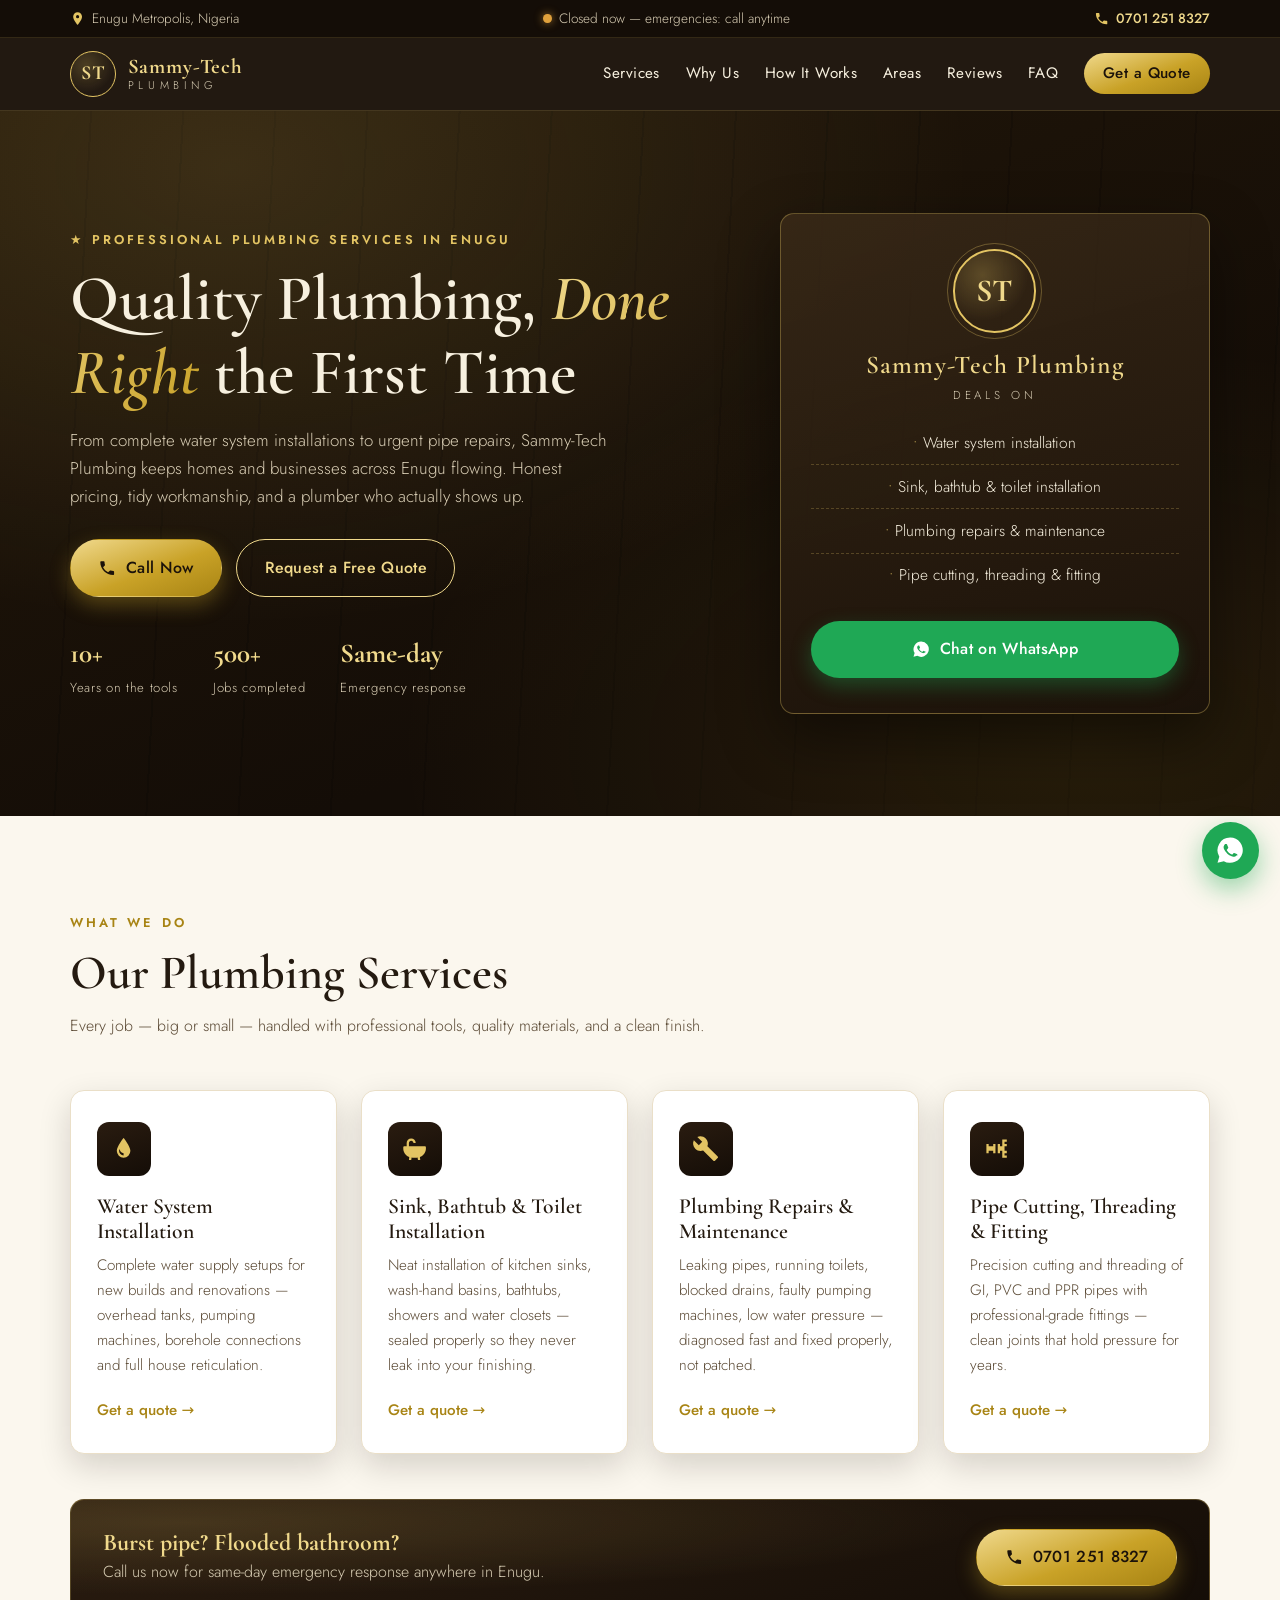
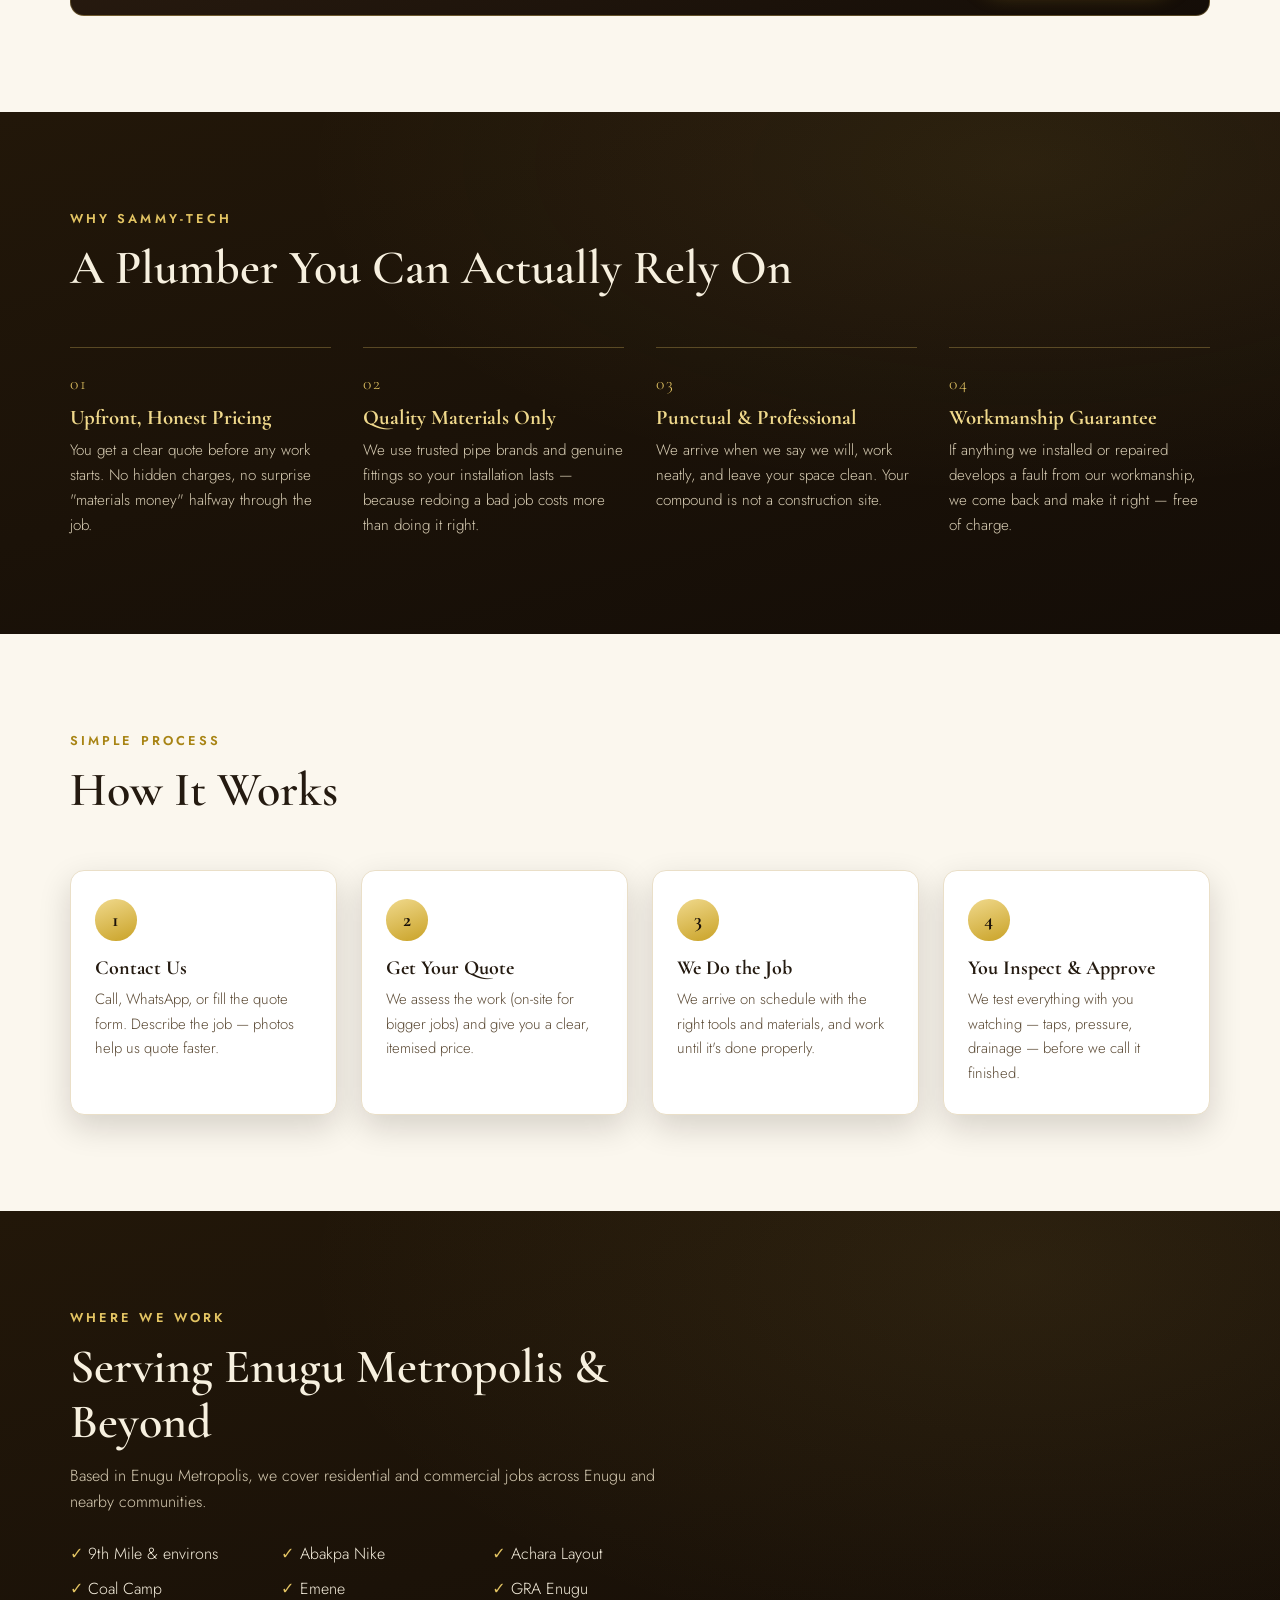
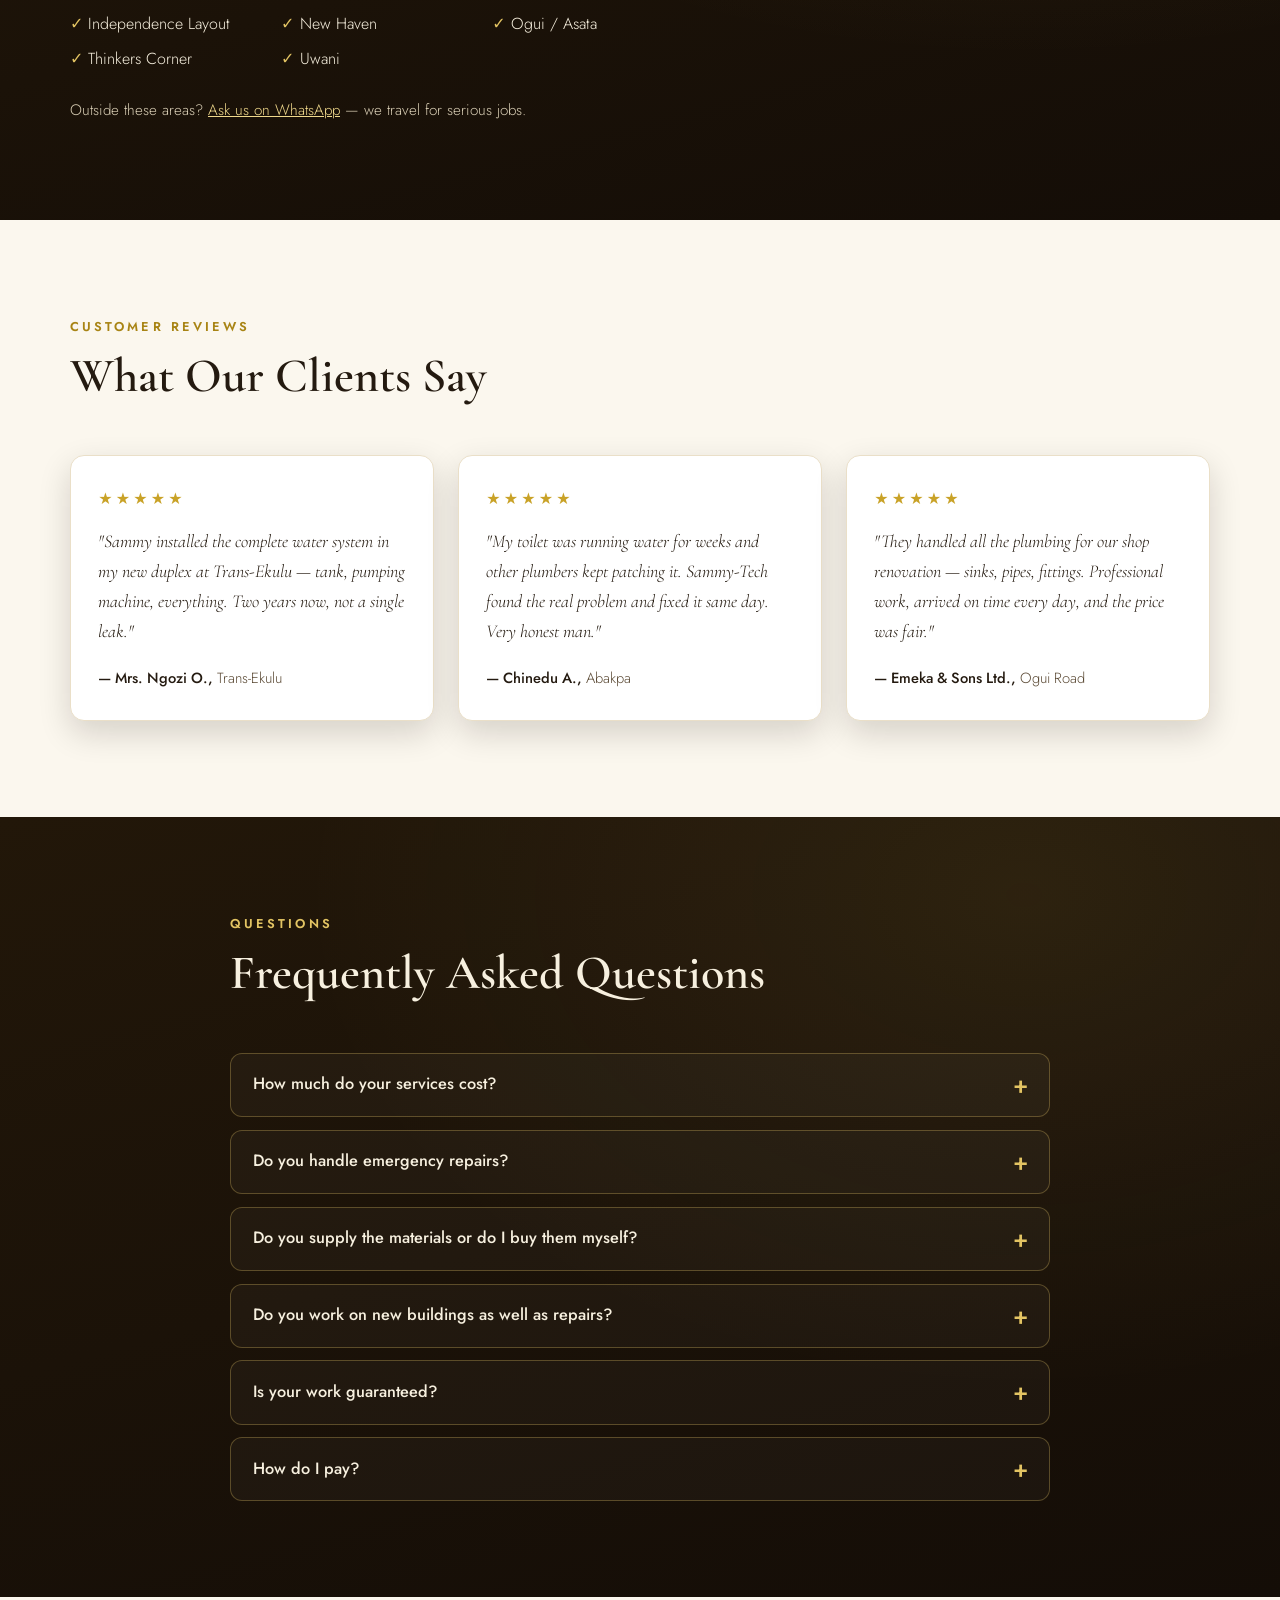
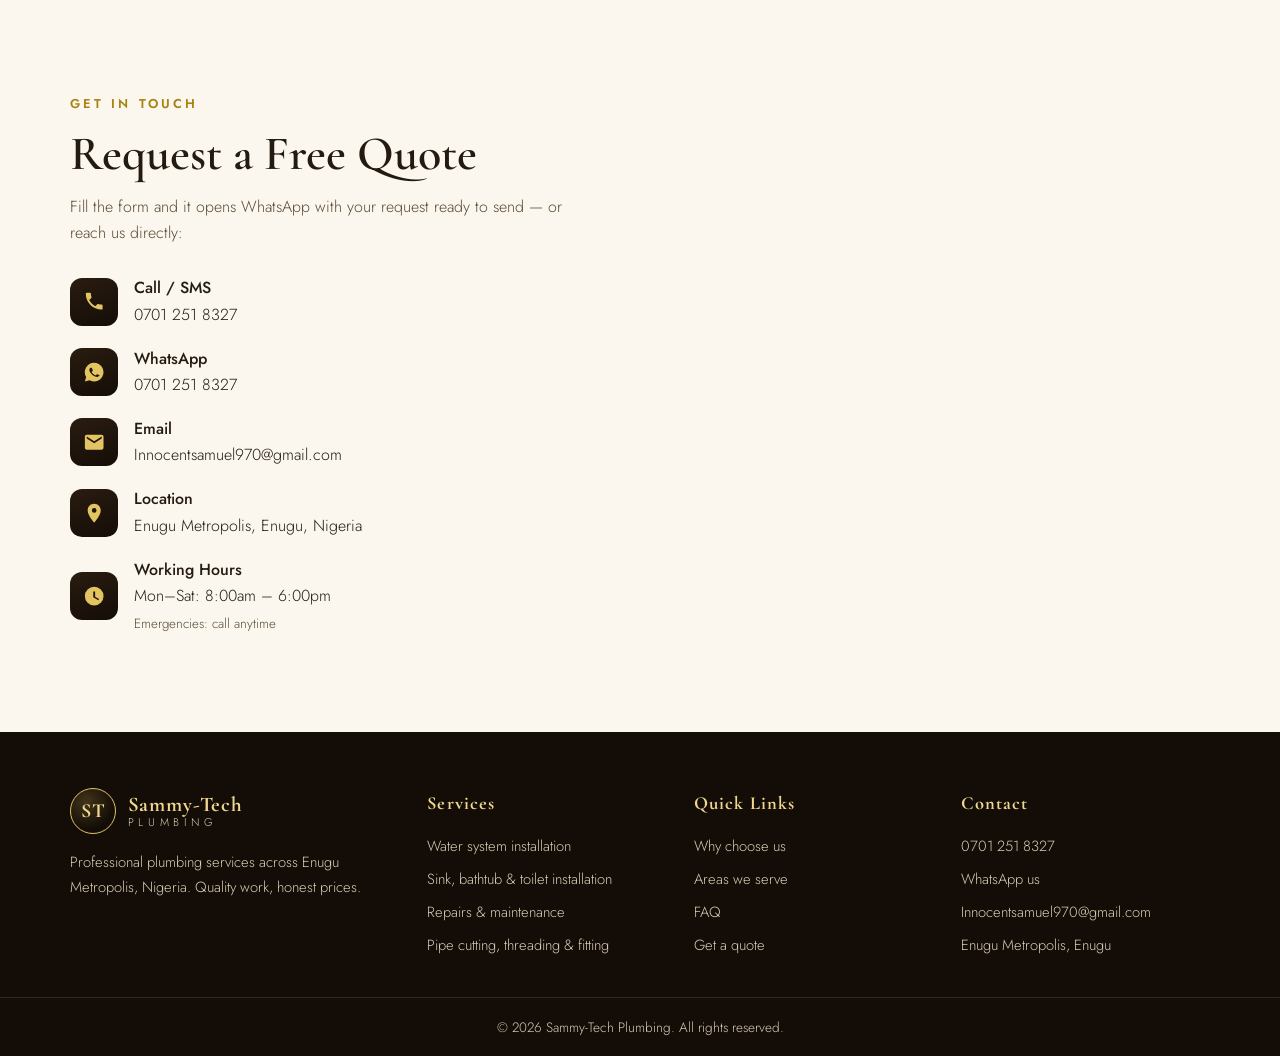
==== index.html @ 0fcf4b30 "Remove flyer from Where We Work section Removed the business flyer image and caption that appeared b" ====
<!DOCTYPE html>
<html lang="en-NG">
<head>
  <meta charset="UTF-8">
  <meta name="viewport" content="width=device-width, initial-scale=1.0">
  <!-- ============ SEO: replace https://sammytechplumbing.ng with your real domain after purchase (see README) ============ -->
  <title>Sammy-Tech Plumbing | Trusted Plumber in Trans-Ekulu, Enugu</title>
  <meta name="description" content="Sammy-Tech Plumbing — professional plumber in Trans-Ekulu, Enugu. Water system installation, sink, bathtub &amp; toilet installation, plumbing repairs and pipe fitting. Call 0701 251 8327 for a free quote.">
  <meta name="keywords" content="Sammy Tech Plumbing, Sammy-Tech Plumbing, plumber Enugu, plumber Trans-Ekulu, plumbing services Enugu, water system installation Enugu, toilet installation Enugu, sink installation, bathtub installation, plumbing repairs Enugu, pipe fitting Enugu, emergency plumber Enugu, borehole plumbing Nigeria">
  <meta name="author" content="Sammy-Tech Plumbing">
  <meta name="robots" content="index, follow, max-image-preview:large, max-snippet:-1">
  <meta name="theme-color" content="#1b120a">
  <link rel="canonical" href="https://sammytechplumbing.ng/">

  <!-- Local geo signals -->
  <meta name="geo.region" content="NG-EN">
  <meta name="geo.placename" content="Trans-Ekulu, Enugu, Nigeria">
  <meta name="geo.position" content="6.478;7.512">
  <meta name="ICBM" content="6.478, 7.512">

  <!-- Open Graph (Facebook / WhatsApp link previews) -->
  <meta property="og:type" content="website">
  <meta property="og:site_name" content="Sammy-Tech Plumbing">
  <meta property="og:url" content="https://sammytechplumbing.ng/">
  <meta property="og:title" content="Sammy-Tech Plumbing | Trusted Plumber in Trans-Ekulu, Enugu">
  <meta property="og:description" content="Water systems, sinks, bathtubs, toilets, repairs &amp; pipe fitting — serving all of Enugu. Call or WhatsApp 0701 251 8327 for a free quote.">
  <meta property="og:image" content="https://sammytechplumbing.ng/assets/flyer.jpeg">
  <meta property="og:image:alt" content="Sammy-Tech Plumbing business flyer with services and contact details">
  <meta property="og:locale" content="en_NG">

  <!-- Twitter / X cards -->
  <meta name="twitter:card" content="summary_large_image">
  <meta name="twitter:title" content="Sammy-Tech Plumbing | Trusted Plumber in Trans-Ekulu, Enugu">
  <meta name="twitter:description" content="Water systems, sinks, bathtubs, toilets, repairs &amp; pipe fitting — serving all of Enugu. Call or WhatsApp 0701 251 8327.">
  <meta name="twitter:image" content="https://sammytechplumbing.ng/assets/flyer.jpeg">

  <link rel="icon" type="image/svg+xml" href="assets/favicon.svg">
  <link rel="preconnect" href="https://fonts.googleapis.com">
  <link rel="preconnect" href="https://fonts.gstatic.com" crossorigin>
  <link href="https://fonts.googleapis.com/css2?family=Cormorant+Garamond:ital,wght@0,500;0,600;0,700;1,500&family=Jost:wght@300;400;500;600&display=swap" rel="stylesheet">
  <link rel="stylesheet" href="css/styles.css">

  <!-- Structured data: local business (Google Search / Maps) -->
  <script type="application/ld+json">
  {
    "@context": "https://schema.org",
    "@type": "Plumber",
    "@id": "https://sammytechplumbing.ng/#business",
    "name": "Sammy-Tech Plumbing",
    "alternateName": ["Sammy Tech Plumbing", "SammyTech Plumbing", "Sammy-Tech"],
    "url": "https://sammytechplumbing.ng/",
    "image": "https://sammytechplumbing.ng/assets/flyer.jpeg",
    "logo": "https://sammytechplumbing.ng/assets/favicon.svg",
    "description": "Professional plumbing services in Trans-Ekulu and across Enugu, Nigeria: water system installation, sink, bathtub and toilet installation, plumbing repairs and maintenance, pipe cutting, threading and fitting.",
    "slogan": "Quality plumbing, done right the first time",
    "telephone": "+2347012518327",
    "email": "Innocentsamuel970@gmail.com",
    "priceRange": "₦₦",
    "currenciesAccepted": "NGN",
    "paymentAccepted": "Cash, Bank Transfer",
    "address": {
      "@type": "PostalAddress",
      "addressLocality": "Trans-Ekulu",
      "addressRegion": "Enugu",
      "addressCountry": "NG"
    },
    "geo": { "@type": "GeoCoordinates", "latitude": 6.478, "longitude": 7.512 },
    "areaServed": ["Trans-Ekulu", "Enugu", "Abakpa Nike", "New Haven", "Independence Layout", "GRA Enugu", "Ogui", "Asata", "Achara Layout", "Emene", "Thinkers Corner", "Coal Camp", "Uwani", "9th Mile"],
    "openingHoursSpecification": [{
      "@type": "OpeningHoursSpecification",
      "dayOfWeek": ["Monday","Tuesday","Wednesday","Thursday","Friday","Saturday"],
      "opens": "08:00",
      "closes": "18:00"
    }],
    "contactPoint": {
      "@type": "ContactPoint",
      "telephone": "+2347012518327",
      "contactType": "customer service",
      "availableLanguage": "English",
      "areaServed": "NG"
    },
    "hasOfferCatalog": {
      "@type": "OfferCatalog",
      "name": "Plumbing services",
      "itemListElement": [
        {"@type": "Offer", "itemOffered": {"@type": "Service", "name": "Water system installation", "areaServed": "Enugu"}},
        {"@type": "Offer", "itemOffered": {"@type": "Service", "name": "Sink, bathtub & toilet installation", "areaServed": "Enugu"}},
        {"@type": "Offer", "itemOffered": {"@type": "Service", "name": "Plumbing repairs & maintenance", "areaServed": "Enugu"}},
        {"@type": "Offer", "itemOffered": {"@type": "Service", "name": "Pipe cutting, threading & fitting", "areaServed": "Enugu"}}
      ]
    }
  }
  </script>

  <!-- Structured data: FAQ rich results -->
  <script type="application/ld+json">
  {
    "@context": "https://schema.org",
    "@type": "FAQPage",
    "mainEntity": [
      {
        "@type": "Question",
        "name": "How much do plumbing services cost in Enugu?",
        "acceptedAnswer": {"@type": "Answer", "text": "Every job is different, so Sammy-Tech Plumbing quotes per job after understanding the work involved. Send a description and photos on WhatsApp (0701 251 8327) for a clear price. Site inspection for larger installations is free within Enugu."}
      },
      {
        "@type": "Question",
        "name": "Do you handle emergency plumbing repairs?",
        "acceptedAnswer": {"@type": "Answer", "text": "Yes. For burst pipes, major leaks or flooding, call 0701 251 8327 directly — emergencies are prioritised with same-day response within Enugu."}
      },
      {
        "@type": "Question",
        "name": "Do you supply plumbing materials or do I buy them myself?",
        "acceptedAnswer": {"@type": "Answer", "text": "Either works. We can supply quality pipes and fittings at market price with receipts, or work with materials you have already bought."}
      },
      {
        "@type": "Question",
        "name": "Do you work on new buildings as well as repairs?",
        "acceptedAnswer": {"@type": "Answer", "text": "Yes — full plumbing for new construction from carcass piping to final fixtures, renovations, and one-off repairs on existing buildings."}
      },
      {
        "@type": "Question",
        "name": "Is your plumbing work guaranteed?",
        "acceptedAnswer": {"@type": "Answer", "text": "Yes. Any fault arising from our workmanship is corrected free of charge."}
      },
      {
        "@type": "Question",
        "name": "How do I pay for plumbing services?",
        "acceptedAnswer": {"@type": "Answer", "text": "Cash or bank transfer. For larger installations, a simple payment structure is agreed upfront — typically part payment to start and balance on completion after inspection."}
      }
    ]
  }
  </script>
</head>
<body>

  <!-- ======= Top bar ======= -->
  <div class="topbar">
    <div class="container topbar-inner">
      <span class="topbar-item">
        <svg viewBox="0 0 24 24" aria-hidden="true"><path d="M12 2C8.1 2 5 5.1 5 9c0 5.2 7 13 7 13s7-7.8 7-13c0-3.9-3.1-7-7-7zm0 9.5A2.5 2.5 0 1 1 12 6.5a2.5 2.5 0 0 1 0 5z"/></svg>
        Enugu Metropolis, Nigeria
      </span>
      <span class="topbar-item" id="open-status" aria-live="polite">
        <span class="status-dot"></span><span id="open-status-text">Checking hours…</span>
      </span>
      <a class="topbar-item topbar-phone" href="tel:+2347012518327">
        <svg viewBox="0 0 24 24" aria-hidden="true"><path d="M6.6 10.8c1.4 2.8 3.8 5.1 6.6 6.6l2.2-2.2c.3-.3.7-.4 1-.2 1.1.4 2.3.6 3.6.6.6 0 1 .4 1 1V20c0 .6-.4 1-1 1C10.6 21 3 13.4 3 4c0-.6.4-1 1-1h3.5c.6 0 1 .4 1 1 0 1.2.2 2.4.6 3.6.1.3 0 .7-.2 1l-2.3 2.2z"/></svg>
        0701 251 8327
      </a>
    </div>
  </div>

  <!-- ======= Header / navigation ======= -->
  <header class="site-header" id="site-header">
    <div class="container header-inner">
      <a href="#home" class="brand">
        <span class="brand-mark" aria-hidden="true">ST</span>
        <span class="brand-text">
          <strong>Sammy-Tech</strong>
          <small>Plumbing</small>
        </span>
      </a>

      <nav class="main-nav" id="main-nav" aria-label="Main navigation">
        <a href="#services">Services</a>
        <a href="#why-us">Why Us</a>
        <a href="#process">How It Works</a>
        <a href="#areas">Areas</a>
        <a href="#reviews">Reviews</a>
        <a href="#faq">FAQ</a>
        <a href="#quote" class="nav-cta">Get a Quote</a>
      </nav>

      <button class="nav-toggle" id="nav-toggle" aria-label="Open menu" aria-expanded="false" aria-controls="main-nav">
        <span></span><span></span><span></span>
      </button>
    </div>
  </header>

  <main>
    <!-- ======= Hero ======= -->
    <section class="hero" id="home">
      <div class="container hero-inner">
        <div class="hero-copy reveal">
          <p class="eyebrow">★ Professional Plumbing Services in Enugu</p>
          <h1>Quality Plumbing, <em>Done Right</em> the First Time</h1>
          <p class="hero-sub">
            From complete water system installations to urgent pipe repairs,
            Sammy-Tech Plumbing keeps homes and businesses across Enugu flowing.
            Honest pricing, tidy workmanship, and a plumber who actually shows up.
          </p>
          <div class="hero-actions">
            <a class="btn btn-gold" href="tel:+2347012518327">
              <svg viewBox="0 0 24 24" aria-hidden="true"><path d="M6.6 10.8c1.4 2.8 3.8 5.1 6.6 6.6l2.2-2.2c.3-.3.7-.4 1-.2 1.1.4 2.3.6 3.6.6.6 0 1 .4 1 1V20c0 .6-.4 1-1 1C10.6 21 3 13.4 3 4c0-.6.4-1 1-1h3.5c.6 0 1 .4 1 1 0 1.2.2 2.4.6 3.6.1.3 0 .7-.2 1l-2.3 2.2z"/></svg>
              Call Now
            </a>
            <a class="btn btn-outline" href="#quote">Request a Free Quote</a>
          </div>
          <ul class="hero-badges">
            <li><strong>10+</strong><span>Years on the tools</span></li>
            <li><strong>500+</strong><span>Jobs completed</span></li>
            <li><strong>Same-day</strong><span>Emergency response</span></li>
          </ul>
        </div>

        <div class="hero-card reveal delay-1" aria-hidden="false">
          <div class="monogram">
            <span>ST</span>
          </div>
          <h2>Sammy-Tech Plumbing</h2>
          <p class="hero-card-tag">Deals on</p>
          <ul class="hero-card-list">
            <li>Water system installation</li>
            <li>Sink, bathtub &amp; toilet installation</li>
            <li>Plumbing repairs &amp; maintenance</li>
            <li>Pipe cutting, threading &amp; fitting</li>
          </ul>
          <a class="btn btn-whatsapp btn-block" href="https://wa.me/2347012518327?text=Hello%20Sammy-Tech%20Plumbing%2C%20I%20need%20a%20plumber."
             target="_blank" rel="noopener">
            <svg viewBox="0 0 24 24" aria-hidden="true"><path d="M12 2a10 10 0 0 0-8.6 15.1L2 22l5-1.3A10 10 0 1 0 12 2zm5.1 13.9c-.2.6-1.2 1.1-1.7 1.2-.4.1-1 .1-1.6-.1-.4-.1-.9-.3-1.5-.6-2.6-1.1-4.3-3.8-4.4-4-.1-.2-1.1-1.4-1.1-2.7s.7-1.9.9-2.2c.2-.2.5-.3.7-.3h.5c.2 0 .4 0 .6.4l.9 2.1c.1.2.1.4 0 .6l-.4.6-.5.5c-.1.1-.3.3-.1.6.2.3.7 1.2 1.6 2 1.1 1 2 1.3 2.3 1.4.3.1.5.1.6-.1l.7-.9c.2-.2.4-.3.6-.2l2 .9c.2.1.4.2.4.3.1.1.1.5-.1 1z"/></svg>
            Chat on WhatsApp
          </a>
        </div>
      </div>
    </section>

    <!-- ======= Services ======= -->
    <section class="section" id="services">
      <div class="container">
        <div class="section-head reveal">
          <p class="eyebrow">What We Do</p>
          <h2>Our Plumbing Services</h2>
          <p class="section-sub">Every job — big or small — handled with professional tools, quality materials, and a clean finish.</p>
        </div>

        <div class="grid services-grid">
          <article class="card reveal">
            <div class="card-icon" aria-hidden="true">
              <svg viewBox="0 0 24 24"><path d="M12 2.7S6 10 6 14a6 6 0 0 0 12 0c0-4-6-11.3-6-11.3zM12 18a4 4 0 0 1-4-4c0-.5.1-1 .3-1.6.5 2 2 3.6 3.7 3.6v2z"/></svg>
            </div>
            <h3>Water System Installation</h3>
            <p>Complete water supply setups for new builds and renovations — overhead tanks, pumping machines, borehole connections and full house reticulation.</p>
            <a href="#quote" class="card-link" data-service="Water system installation">Get a quote →</a>
          </article>

          <article class="card reveal delay-1">
            <div class="card-icon" aria-hidden="true">
              <svg viewBox="0 0 24 24"><path d="M21 10H7V7c0-1.1.9-2 2-2s2 .9 2 2h2c0-2.2-1.8-4-4-4S5 4.8 5 7v3H3c-.6 0-1 .4-1 1v1c0 3.5 2.2 6.4 5.3 7.5L7 22h2l.4-2.1c.2 0 .4.1.6.1h4c.2 0 .4 0 .6-.1L15 22h2l-.3-2.5c3.1-1.1 5.3-4 5.3-7.5v-1c0-.6-.4-1-1-1z"/></svg>
            </div>
            <h3>Sink, Bathtub &amp; Toilet Installation</h3>
            <p>Neat installation of kitchen sinks, wash-hand basins, bathtubs, showers and water closets — sealed properly so they never leak into your finishing.</p>
            <a href="#quote" class="card-link" data-service="Sink, bathtub &amp; toilet installation">Get a quote →</a>
          </article>

          <article class="card reveal delay-2">
            <div class="card-icon" aria-hidden="true">
              <svg viewBox="0 0 24 24"><path d="M22.7 19l-9.1-9.1c.9-2.3.4-5-1.5-6.9-2-2-5-2.4-7.4-1.3L9 6 6 9 1.6 4.7C.4 7.1.9 10.1 2.9 12.1c1.9 1.9 4.6 2.4 6.9 1.5l9.1 9.1c.4.4 1 .4 1.4 0l2.3-2.3c.5-.4.5-1 .1-1.4z"/></svg>
            </div>
            <h3>Plumbing Repairs &amp; Maintenance</h3>
            <p>Leaking pipes, running toilets, blocked drains, faulty pumping machines, low water pressure — diagnosed fast and fixed properly, not patched.</p>
            <a href="#quote" class="card-link" data-service="Plumbing repairs &amp; maintenance">Get a quote →</a>
          </article>

          <article class="card reveal delay-3">
            <div class="card-icon" aria-hidden="true">
              <svg viewBox="0 0 24 24"><path d="M17 4v6h-2V8h-2v8h2v-2h2v6h4v-2h-2v-2h2v-2h-2v-4h2V8h-2V6h2V4h-4zM3 8v8h2v-2h4v2h2V8H9v2H5V8H3z"/></svg>
            </div>
            <h3>Pipe Cutting, Threading &amp; Fitting</h3>
            <p>Precision cutting and threading of GI, PVC and PPR pipes with professional-grade fittings — clean joints that hold pressure for years.</p>
            <a href="#quote" class="card-link" data-service="Pipe cutting, threading &amp; fitting">Get a quote →</a>
          </article>
        </div>

        <div class="emergency-strip reveal">
          <div>
            <h3>Burst pipe? Flooded bathroom?</h3>
            <p>Call us now for same-day emergency response anywhere in Enugu.</p>
          </div>
          <a class="btn btn-gold" href="tel:+2347012518327">
            <svg viewBox="0 0 24 24" aria-hidden="true"><path d="M6.6 10.8c1.4 2.8 3.8 5.1 6.6 6.6l2.2-2.2c.3-.3.7-.4 1-.2 1.1.4 2.3.6 3.6.6.6 0 1 .4 1 1V20c0 .6-.4 1-1 1C10.6 21 3 13.4 3 4c0-.6.4-1 1-1h3.5c.6 0 1 .4 1 1 0 1.2.2 2.4.6 3.6.1.3 0 .7-.2 1l-2.3 2.2z"/></svg>
            0701 251 8327
          </a>
        </div>
      </div>
    </section>

    <!-- ======= Why us ======= -->
    <section class="section section-dark" id="why-us">
      <div class="container">
        <div class="section-head reveal">
          <p class="eyebrow">Why Sammy-Tech</p>
          <h2>A Plumber You Can Actually Rely On</h2>
        </div>
        <div class="grid why-grid">
          <div class="why-item reveal">
            <span class="why-num">01</span>
            <h3>Upfront, Honest Pricing</h3>
            <p>You get a clear quote before any work starts. No hidden charges, no surprise "materials money" halfway through the job.</p>
          </div>
          <div class="why-item reveal delay-1">
            <span class="why-num">02</span>
            <h3>Quality Materials Only</h3>
            <p>We use trusted pipe brands and genuine fittings so your installation lasts — because redoing a bad job costs more than doing it right.</p>
          </div>
          <div class="why-item reveal delay-2">
            <span class="why-num">03</span>
            <h3>Punctual &amp; Professional</h3>
            <p>We arrive when we say we will, work neatly, and leave your space clean. Your compound is not a construction site.</p>
          </div>
          <div class="why-item reveal delay-3">
            <span class="why-num">04</span>
            <h3>Workmanship Guarantee</h3>
            <p>If anything we installed or repaired develops a fault from our workmanship, we come back and make it right — free of charge.</p>
          </div>
        </div>
      </div>
    </section>

    <!-- ======= Process ======= -->
    <section class="section" id="process">
      <div class="container">
        <div class="section-head reveal">
          <p class="eyebrow">Simple Process</p>
          <h2>How It Works</h2>
        </div>
        <ol class="steps">
          <li class="reveal">
            <span class="step-num">1</span>
            <h3>Contact Us</h3>
            <p>Call, WhatsApp, or fill the quote form. Describe the job — photos help us quote faster.</p>
          </li>
          <li class="reveal delay-1">
            <span class="step-num">2</span>
            <h3>Get Your Quote</h3>
            <p>We assess the work (on-site for bigger jobs) and give you a clear, itemised price.</p>
          </li>
          <li class="reveal delay-2">
            <span class="step-num">3</span>
            <h3>We Do the Job</h3>
            <p>We arrive on schedule with the right tools and materials, and work until it's done properly.</p>
          </li>
          <li class="reveal delay-3">
            <span class="step-num">4</span>
            <h3>You Inspect &amp; Approve</h3>
            <p>We test everything with you watching — taps, pressure, drainage — before we call it finished.</p>
          </li>
        </ol>
      </div>
    </section>

    <!-- ======= Areas served ======= -->
    <section class="section section-dark" id="areas">
      <div class="container areas-inner">
        <div class="reveal">
          <p class="eyebrow">Where We Work</p>
          <h2>Serving Enugu Metropolis &amp; Beyond</h2>
          <p class="section-sub">Based in Enugu Metropolis, we cover residential and commercial jobs across Enugu and nearby communities.</p>
          <ul class="areas-list">
            <li>9th Mile &amp; environs</li>
            <li>Abakpa Nike</li>
            <li>Achara Layout</li>
            <li>Coal Camp</li>
            <li>Emene</li>
            <li>GRA Enugu</li>
            <li>Independence Layout</li>
            <li>New Haven</li>
            <li>Ogui / Asata</li>
            <li>Thinkers Corner</li>
            <li>Uwani</li>
          </ul>
          <p class="areas-note">Outside these areas? <a href="https://wa.me/2347012518327?text=Hello%20Sammy-Tech%2C%20do%20you%20cover%20my%20area%3F" target="_blank" rel="noopener">Ask us on WhatsApp</a> — we travel for serious jobs.</p>
        </div>
      </div>
    </section>

    <!-- ======= Reviews ======= -->
    <section class="section" id="reviews">
      <div class="container">
        <div class="section-head reveal">
          <p class="eyebrow">Customer Reviews</p>
          <h2>What Our Clients Say</h2>
        </div>
        <div class="grid reviews-grid">
          <blockquote class="review reveal">
            <div class="stars" aria-label="5 out of 5 stars">★★★★★</div>
            <p>"Sammy installed the complete water system in my new duplex at Trans-Ekulu — tank, pumping machine, everything. Two years now, not a single leak."</p>
            <footer>— Mrs. Ngozi O., <span>Trans-Ekulu</span></footer>
          </blockquote>
          <blockquote class="review reveal delay-1">
            <div class="stars" aria-label="5 out of 5 stars">★★★★★</div>
            <p>"My toilet was running water for weeks and other plumbers kept patching it. Sammy-Tech found the real problem and fixed it same day. Very honest man."</p>
            <footer>— Chinedu A., <span>Abakpa</span></footer>
          </blockquote>
          <blockquote class="review reveal delay-2">
            <div class="stars" aria-label="5 out of 5 stars">★★★★★</div>
            <p>"They handled all the plumbing for our shop renovation — sinks, pipes, fittings. Professional work, arrived on time every day, and the price was fair."</p>
            <footer>— Emeka &amp; Sons Ltd., <span>Ogui Road</span></footer>
          </blockquote>
        </div>
      </div>
    </section>

    <!-- ======= FAQ ======= -->
    <section class="section section-dark" id="faq">
      <div class="container faq-container">
        <div class="section-head reveal">
          <p class="eyebrow">Questions</p>
          <h2>Frequently Asked Questions</h2>
        </div>

        <div class="faq-list reveal">
          <details class="faq-item">
            <summary>How much do your services cost?</summary>
            <p>Every job is different, so we quote per job after understanding the work involved. Send us a description (and photos if possible) on WhatsApp or through the quote form, and we'll respond with a clear price. Site inspection for larger installations is free within Enugu.</p>
          </details>
          <details class="faq-item">
            <summary>Do you handle emergency repairs?</summary>
            <p>Yes. For burst pipes, major leaks or flooding, call <a href="tel:+2347012518327">0701 251 8327</a> directly — we prioritise emergencies and offer same-day response within Enugu.</p>
          </details>
          <details class="faq-item">
            <summary>Do you supply the materials or do I buy them myself?</summary>
            <p>Either works. We can supply quality pipes and fittings at market price (with receipts), or work with materials you've already bought. Most clients prefer we handle it so everything is compatible and guaranteed.</p>
          </details>
          <details class="faq-item">
            <summary>Do you work on new buildings as well as repairs?</summary>
            <p>Yes — we do full plumbing for new construction (carcass piping through to final fixtures), renovations, and one-off repairs on existing buildings.</p>
          </details>
          <details class="faq-item">
            <summary>Is your work guaranteed?</summary>
            <p>Yes. Any fault arising from our workmanship is corrected free of charge. We build our business on referrals, so we don't leave jobs half-done.</p>
          </details>
          <details class="faq-item">
            <summary>How do I pay?</summary>
            <p>Cash or bank transfer, whichever is convenient. For larger installations we agree a simple payment structure upfront — typically part payment to start and balance on completion after your inspection.</p>
          </details>
        </div>
      </div>
    </section>

    <!-- ======= Quote / contact ======= -->
    <section class="section" id="quote">
      <div class="container quote-inner">
        <div class="quote-info reveal">
          <p class="eyebrow">Get In Touch</p>
          <h2>Request a Free Quote</h2>
          <p class="section-sub">Fill the form and it opens WhatsApp with your request ready to send — or reach us directly:</p>

          <ul class="contact-list">
            <li>
              <a href="tel:+2347012518327">
                <span class="contact-icon"><svg viewBox="0 0 24 24" aria-hidden="true"><path d="M6.6 10.8c1.4 2.8 3.8 5.1 6.6 6.6l2.2-2.2c.3-.3.7-.4 1-.2 1.1.4 2.3.6 3.6.6.6 0 1 .4 1 1V20c0 .6-.4 1-1 1C10.6 21 3 13.4 3 4c0-.6.4-1 1-1h3.5c.6 0 1 .4 1 1 0 1.2.2 2.4.6 3.6.1.3 0 .7-.2 1l-2.3 2.2z"/></svg></span>
                <span><strong>Call / SMS</strong><br>0701 251 8327</span>
              </a>
            </li>
            <li>
              <a href="https://wa.me/2347012518327" target="_blank" rel="noopener">
                <span class="contact-icon"><svg viewBox="0 0 24 24" aria-hidden="true"><path d="M12 2a10 10 0 0 0-8.6 15.1L2 22l5-1.3A10 10 0 1 0 12 2zm5.1 13.9c-.2.6-1.2 1.1-1.7 1.2-.4.1-1 .1-1.6-.1-.4-.1-.9-.3-1.5-.6-2.6-1.1-4.3-3.8-4.4-4-.1-.2-1.1-1.4-1.1-2.7s.7-1.9.9-2.2c.2-.2.5-.3.7-.3h.5c.2 0 .4 0 .6.4l.9 2.1c.1.2.1.4 0 .6l-.4.6-.5.5c-.1.1-.3.3-.1.6.2.3.7 1.2 1.6 2 1.1 1 2 1.3 2.3 1.4.3.1.5.1.6-.1l.7-.9c.2-.2.4-.3.6-.2l2 .9c.2.1.4.2.4.3.1.1.1.5-.1 1z"/></svg></span>
                <span><strong>WhatsApp</strong><br>0701 251 8327</span>
              </a>
            </li>
            <li>
              <a href="mailto:Innocentsamuel970@gmail.com">
                <span class="contact-icon"><svg viewBox="0 0 24 24" aria-hidden="true"><path d="M20 4H4c-1.1 0-2 .9-2 2v12c0 1.1.9 2 2 2h16c1.1 0 2-.9 2-2V6c0-1.1-.9-2-2-2zm0 4-8 5-8-5V6l8 5 8-5v2z"/></svg></span>
                <span><strong>Email</strong><br>Innocentsamuel970@gmail.com</span>
              </a>
            </li>
            <li>
              <span class="contact-static">
                <span class="contact-icon"><svg viewBox="0 0 24 24" aria-hidden="true"><path d="M12 2C8.1 2 5 5.1 5 9c0 5.2 7 13 7 13s7-7.8 7-13c0-3.9-3.1-7-7-7zm0 9.5A2.5 2.5 0 1 1 12 6.5a2.5 2.5 0 0 1 0 5z"/></svg></span>
                <span><strong>Location</strong><br>Enugu Metropolis, Enugu, Nigeria</span>
              </span>
            </li>
            <li>
              <span class="contact-static">
                <span class="contact-icon"><svg viewBox="0 0 24 24" aria-hidden="true"><path d="M12 2a10 10 0 1 0 0 20 10 10 0 0 0 0-20zm1 10.6 4.2 2.5-.8 1.3L11 13V7h2v5.6z"/></svg></span>
                <span><strong>Working Hours</strong><br>Mon–Sat: 8:00am – 6:00pm<br><small>Emergencies: call anytime</small></span>
              </span>
            </li>
          </ul>
        </div>
      </div>
    </section>
  </main>

  <!-- ======= Footer ======= -->
  <footer class="site-footer">
    <div class="container footer-inner">
      <div class="footer-brand">
        <a href="#home" class="brand">
          <span class="brand-mark" aria-hidden="true">ST</span>
          <span class="brand-text"><strong>Sammy-Tech</strong><small>Plumbing</small></span>
        </a>
        <p>Professional plumbing services across Enugu Metropolis, Nigeria. Quality work, honest prices.</p>
      </div>
      <div class="footer-col">
        <h4>Services</h4>
        <a href="#services">Water system installation</a>
        <a href="#services">Sink, bathtub &amp; toilet installation</a>
        <a href="#services">Repairs &amp; maintenance</a>
        <a href="#services">Pipe cutting, threading &amp; fitting</a>
      </div>
      <div class="footer-col">
        <h4>Quick Links</h4>
        <a href="#why-us">Why choose us</a>
        <a href="#areas">Areas we serve</a>
        <a href="#faq">FAQ</a>
        <a href="#quote">Get a quote</a>
      </div>
      <div class="footer-col">
        <h4>Contact</h4>
        <a href="tel:+2347012518327">0701 251 8327</a>
        <a href="https://wa.me/2347012518327" target="_blank" rel="noopener">WhatsApp us</a>
        <a href="mailto:Innocentsamuel970@gmail.com">Innocentsamuel970@gmail.com</a>
        <span>Enugu Metropolis, Enugu</span>
      </div>
    </div>
    <div class="footer-bottom">
      <p>© <span id="year">2026</span> Sammy-Tech Plumbing. All rights reserved.</p>
    </div>
  </footer>

  <!-- Floating WhatsApp button -->
  <a class="wa-float" href="https://wa.me/2347012518327?text=Hello%20Sammy-Tech%20Plumbing%2C%20I%20need%20a%20plumber."
     target="_blank" rel="noopener" aria-label="Chat with Sammy-Tech Plumbing on WhatsApp">
    <svg viewBox="0 0 24 24" aria-hidden="true"><path d="M12 2a10 10 0 0 0-8.6 15.1L2 22l5-1.3A10 10 0 1 0 12 2zm5.1 13.9c-.2.6-1.2 1.1-1.7 1.2-.4.1-1 .1-1.6-.1-.4-.1-.9-.3-1.5-.6-2.6-1.1-4.3-3.8-4.4-4-.1-.2-1.1-1.4-1.1-2.7s.7-1.9.9-2.2c.2-.2.5-.3.7-.3h.5c.2 0 .4 0 .6.4l.9 2.1c.1.2.1.4 0 .6l-.4.6-.5.5c-.1.1-.3.3-.1.6.2.3.7 1.2 1.6 2 1.1 1 2 1.3 2.3 1.4.3.1.5.1.6-.1l.7-.9c.2-.2.4-.3.6-.2l2 .9c.2.1.4.2.4.3.1.1.1.5-.1 1z"/></svg>
  </a>

  <script src="js/main.js"></script>
</body>
</html>
---- css/styles.css ----
/* ============================================================
   Sammy-Tech Plumbing — styles.css
   Gold-on-dark luxury aesthetic, matching the business flyer.
   ============================================================ */

:root {
  --wood-950: #140d07;
  --wood-900: #1b120a;
  --wood-850: #221709;
  --wood-800: #2a1c10;
  --wood-700: #3a2a18;
  --gold-300: #f0d98c;
  --gold-400: #e3c463;
  --gold-500: #c9a227;
  --gold-600: #a88414;
  --cream: #f7f0df;
  --cream-dim: #d8cdb4;
  --ink: #241a10;
  --ink-soft: #5b4a35;
  --paper: #fbf7ee;
  --paper-2: #f3ecdc;
  --whatsapp: #1fa855;
  --whatsapp-dark: #178a45;
  --shadow: 0 12px 32px rgba(20, 13, 7, 0.16);
  --radius: 14px;
  --font-display: "Cormorant Garamond", Georgia, serif;
  --font-body: "Jost", "Segoe UI", system-ui, sans-serif;
}

* { margin: 0; padding: 0; box-sizing: border-box; }

html { scroll-behavior: smooth; scroll-padding-top: 96px; }

body {
  font-family: var(--font-body);
  font-weight: 300;
  color: var(--ink);
  background: var(--paper);
  line-height: 1.65;
  -webkit-font-smoothing: antialiased;
}

img { max-width: 100%; display: block; }

.container {
  width: min(1140px, 92%);
  margin-inline: auto;
}

h1, h2, h3 { font-family: var(--font-display); line-height: 1.15; }

h2 { font-size: clamp(2rem, 4.5vw, 3rem); font-weight: 600; }

.eyebrow {
  font-family: var(--font-body);
  font-size: 0.8rem;
  font-weight: 600;
  letter-spacing: 0.24em;
  text-transform: uppercase;
  color: var(--gold-600);
  margin-bottom: 0.75rem;
}

.section-dark .eyebrow { color: var(--gold-400); }

.section-sub {
  max-width: 46rem;
  color: var(--ink-soft);
  margin-top: 0.75rem;
}

.section-dark .section-sub { color: var(--cream-dim); }

/* ---------- Buttons ---------- */
.btn {
  display: inline-flex;
  align-items: center;
  justify-content: center;
  gap: 0.6rem;
  padding: 0.9rem 1.7rem;
  border-radius: 999px;
  border: 1.5px solid transparent;
  font-family: var(--font-body);
  font-weight: 500;
  font-size: 1rem;
  letter-spacing: 0.02em;
  text-decoration: none;
  cursor: pointer;
  transition: transform 0.2s ease, box-shadow 0.2s ease, background 0.2s ease, color 0.2s ease;
}

.btn svg { width: 1.15em; height: 1.15em; fill: currentColor; flex-shrink: 0; }

.btn:hover { transform: translateY(-2px); }
.btn:active { transform: translateY(0); }

.btn-gold {
  background: linear-gradient(160deg, var(--gold-300), var(--gold-500) 55%, var(--gold-600));
  color: var(--wood-900);
  box-shadow: 0 8px 20px rgba(201, 162, 39, 0.35);
}
.btn-gold:hover { box-shadow: 0 12px 26px rgba(201, 162, 39, 0.5); }

.btn-outline {
  border-color: currentColor;
  color: inherit;
  background: transparent;
}

.btn-whatsapp {
  background: var(--whatsapp);
  color: #fff;
  box-shadow: 0 8px 20px rgba(31, 168, 85, 0.35);
}
.btn-whatsapp:hover { background: var(--whatsapp-dark); }

.btn-block { width: 100%; }

/* ---------- Top bar ---------- */
.topbar {
  background: var(--wood-950);
  color: var(--cream-dim);
  font-size: 0.85rem;
  border-bottom: 1px solid rgba(227, 196, 99, 0.15);
}

.topbar-inner {
  display: flex;
  align-items: center;
  justify-content: space-between;
  gap: 1rem;
  padding: 0.45rem 0;
  flex-wrap: wrap;
}

.topbar-item {
  display: inline-flex;
  align-items: center;
  gap: 0.4rem;
  color: inherit;
  text-decoration: none;
}

.topbar-item svg { width: 0.95rem; height: 0.95rem; fill: var(--gold-400); }

.topbar-phone { color: var(--gold-300); font-weight: 500; }

.status-dot {
  width: 0.55rem; height: 0.55rem;
  border-radius: 50%;
  background: #7c7c7c;
  display: inline-block;
}
.status-dot.open { background: #38c96f; box-shadow: 0 0 8px rgba(56, 201, 111, 0.8); }
.status-dot.closed { background: #e0a13c; box-shadow: 0 0 8px rgba(224, 161, 60, 0.7); }

/* ---------- Header ---------- */
.site-header {
  position: sticky;
  top: 0;
  z-index: 50;
  background: rgba(27, 18, 10, 0.97);
  backdrop-filter: blur(8px);
  border-bottom: 1px solid rgba(227, 196, 99, 0.18);
}

.header-inner {
  display: flex;
  align-items: center;
  justify-content: space-between;
  gap: 1.5rem;
  padding: 0.8rem 0;
}

.brand {
  display: inline-flex;
  align-items: center;
  gap: 0.7rem;
  text-decoration: none;
}

.brand-mark {
  display: grid;
  place-items: center;
  width: 2.9rem;
  height: 2.9rem;
  border-radius: 50%;
  border: 1.5px solid var(--gold-400);
  color: var(--gold-300);
  font-family: var(--font-display);
  font-weight: 700;
  font-size: 1.25rem;
  letter-spacing: 0.02em;
  background: radial-gradient(circle at 35% 30%, rgba(227, 196, 99, 0.22), transparent 65%);
}

.brand-text { display: flex; flex-direction: column; line-height: 1.1; }
.brand-text strong {
  font-family: var(--font-display);
  font-size: 1.3rem;
  font-weight: 700;
  color: var(--gold-300);
  letter-spacing: 0.04em;
}
.brand-text small {
  font-size: 0.7rem;
  letter-spacing: 0.42em;
  text-transform: uppercase;
  color: var(--cream-dim);
}

.main-nav { display: flex; align-items: center; gap: 1.6rem; }

.main-nav a {
  color: var(--cream);
  text-decoration: none;
  font-size: 0.95rem;
  font-weight: 400;
  letter-spacing: 0.03em;
  transition: color 0.2s ease;
}
.main-nav a:hover { color: var(--gold-300); }

.nav-cta {
  padding: 0.5rem 1.2rem;
  border-radius: 999px;
  background: linear-gradient(160deg, var(--gold-300), var(--gold-500) 55%, var(--gold-600));
  color: var(--wood-900) !important;
  font-weight: 500 !important;
}

.nav-toggle {
  display: none;
  flex-direction: column;
  gap: 5px;
  background: none;
  border: 0;
  cursor: pointer;
  padding: 0.4rem;
}
.nav-toggle span {
  width: 26px; height: 2px;
  background: var(--gold-300);
  transition: transform 0.25s ease, opacity 0.25s ease;
}
.nav-toggle.active span:nth-child(1) { transform: translateY(7px) rotate(45deg); }
.nav-toggle.active span:nth-child(2) { opacity: 0; }
.nav-toggle.active span:nth-child(3) { transform: translateY(-7px) rotate(-45deg); }

/* ---------- Hero ---------- */
.hero {
  background:
    radial-gradient(ellipse at 18% 8%, rgba(227, 196, 99, 0.14), transparent 50%),
    radial-gradient(ellipse at 85% 90%, rgba(201, 162, 39, 0.10), transparent 45%),
    repeating-linear-gradient(93deg, transparent 0 90px, rgba(0, 0, 0, 0.16) 90px 92px),
    linear-gradient(160deg, var(--wood-850), var(--wood-950) 70%);
  color: var(--cream);
  padding: clamp(3.5rem, 8vw, 6.5rem) 0;
  overflow: hidden;
}

.hero-inner {
  display: grid;
  grid-template-columns: 1.25fr 0.85fr;
  gap: clamp(2rem, 6vw, 5rem);
  align-items: center;
}

.hero h1 {
  font-size: clamp(2.5rem, 6vw, 4rem);
  font-weight: 600;
  color: var(--cream);
  margin-bottom: 1.1rem;
}
.hero h1 em {
  font-style: italic;
  background: linear-gradient(120deg, var(--gold-300), var(--gold-500));
  -webkit-background-clip: text;
  background-clip: text;
  color: transparent;
}

.hero .eyebrow { color: var(--gold-400); }

.hero-sub {
  color: var(--cream-dim);
  max-width: 34rem;
  font-size: 1.06rem;
  margin-bottom: 1.8rem;
}

.hero-actions { display: flex; gap: 0.9rem; flex-wrap: wrap; margin-bottom: 2.2rem; }
.hero-actions .btn-outline { color: var(--gold-300); }

.hero-badges {
  display: flex;
  gap: 2.2rem;
  list-style: none;
  flex-wrap: wrap;
}
.hero-badges li { display: flex; flex-direction: column; }
.hero-badges strong {
  font-family: var(--font-display);
  font-size: 1.7rem;
  color: var(--gold-300);
}
.hero-badges span { font-size: 0.82rem; color: var(--cream-dim); letter-spacing: 0.05em; }

.hero-card {
  background: linear-gradient(165deg, rgba(58, 42, 24, 0.85), rgba(27, 18, 10, 0.95));
  border: 1px solid rgba(227, 196, 99, 0.35);
  border-radius: var(--radius);
  padding: 2.2rem 1.9rem;
  text-align: center;
  box-shadow: 0 24px 60px rgba(0, 0, 0, 0.45);
}

.monogram {
  width: 5.2rem; height: 5.2rem;
  margin: 0 auto 1.1rem;
  border-radius: 50%;
  border: 2px solid var(--gold-400);
  display: grid;
  place-items: center;
  position: relative;
  background: radial-gradient(circle at 35% 30%, rgba(227, 196, 99, 0.25), transparent 60%);
}
.monogram::before {
  content: "";
  position: absolute;
  inset: -8px;
  border-radius: 50%;
  border: 1px solid rgba(227, 196, 99, 0.35);
}
.monogram span {
  font-family: var(--font-display);
  font-size: 2rem;
  font-weight: 700;
  color: var(--gold-300);
}

.hero-card h2 {
  font-size: 1.6rem;
  color: var(--gold-300);
  letter-spacing: 0.05em;
  margin-bottom: 0.4rem;
}

.hero-card-tag {
  font-size: 0.72rem;
  letter-spacing: 0.34em;
  text-transform: uppercase;
  color: var(--cream-dim);
  margin-bottom: 1rem;
}

.hero-card-list {
  list-style: none;
  margin-bottom: 1.5rem;
  color: var(--cream);
  font-size: 0.97rem;
}
.hero-card-list li {
  padding: 0.55rem 0;
  border-bottom: 1px dashed rgba(227, 196, 99, 0.25);
}
.hero-card-list li:last-child { border-bottom: 0; }
.hero-card-list li::before { content: "• "; color: var(--gold-400); }

/* ---------- Sections ---------- */
.section { padding: clamp(3.5rem, 8vw, 6rem) 0; }

.section-dark {
  background:
    radial-gradient(ellipse at 80% 10%, rgba(227, 196, 99, 0.08), transparent 50%),
    linear-gradient(165deg, var(--wood-850), var(--wood-950));
  color: var(--cream);
}
.section-dark h2 { color: var(--cream); }

.section-head { margin-bottom: clamp(2rem, 5vw, 3.2rem); max-width: 46rem; }

.grid { display: grid; gap: 1.5rem; }

/* ---------- Services ---------- */
.services-grid { grid-template-columns: repeat(auto-fit, minmax(250px, 1fr)); }

.card {
  background: #fff;
  border: 1px solid #eadfc8;
  border-radius: var(--radius);
  padding: 1.9rem 1.6rem;
  box-shadow: var(--shadow);
  display: flex;
  flex-direction: column;
  transition: transform 0.25s ease, box-shadow 0.25s ease;
}
.card:hover { transform: translateY(-6px); box-shadow: 0 20px 44px rgba(20, 13, 7, 0.2); }

.card-icon {
  width: 3.4rem; height: 3.4rem;
  border-radius: 12px;
  display: grid;
  place-items: center;
  background: linear-gradient(160deg, var(--wood-800), var(--wood-950));
  margin-bottom: 1.1rem;
}
.card-icon svg { width: 1.7rem; height: 1.7rem; fill: var(--gold-400); }

.card h3 { font-size: 1.35rem; font-weight: 600; margin-bottom: 0.6rem; }
.card p { color: var(--ink-soft); font-size: 0.95rem; flex: 1; }

.card-link {
  margin-top: 1.2rem;
  color: var(--gold-600);
  font-weight: 500;
  text-decoration: none;
  font-size: 0.95rem;
}
.card-link:hover { text-decoration: underline; }

.emergency-strip {
  margin-top: 2.8rem;
  border-radius: var(--radius);
  padding: 1.8rem 2rem;
  display: flex;
  align-items: center;
  justify-content: space-between;
  gap: 1.5rem;
  flex-wrap: wrap;
  color: var(--cream);
  background:
    radial-gradient(ellipse at 10% 20%, rgba(227, 196, 99, 0.16), transparent 55%),
    linear-gradient(160deg, var(--wood-800), var(--wood-950));
  border: 1px solid rgba(227, 196, 99, 0.3);
}
.emergency-strip h3 { font-size: 1.5rem; color: var(--gold-300); margin-bottom: 0.2rem; }
.emergency-strip p { color: var(--cream-dim); }

/* ---------- Why us ---------- */
.why-grid { grid-template-columns: repeat(auto-fit, minmax(240px, 1fr)); gap: 2rem; }

.why-item {
  border-top: 1px solid rgba(227, 196, 99, 0.3);
  padding-top: 1.3rem;
}
.why-num {
  font-family: var(--font-display);
  font-size: 1.1rem;
  color: var(--gold-400);
  letter-spacing: 0.1em;
}
.why-item h3 { font-size: 1.3rem; margin: 0.5rem 0 0.5rem; color: var(--gold-300); }
.why-item p { color: var(--cream-dim); font-size: 0.95rem; }

/* ---------- Steps ---------- */
.steps {
  list-style: none;
  display: grid;
  grid-template-columns: repeat(auto-fit, minmax(220px, 1fr));
  gap: 1.5rem;
  counter-reset: step;
}

.steps li {
  background: #fff;
  border: 1px solid #eadfc8;
  border-radius: var(--radius);
  padding: 1.8rem 1.5rem;
  box-shadow: var(--shadow);
  position: relative;
}

.step-num {
  display: grid;
  place-items: center;
  width: 2.6rem; height: 2.6rem;
  border-radius: 50%;
  font-family: var(--font-display);
  font-weight: 700;
  font-size: 1.25rem;
  color: var(--wood-900);
  background: linear-gradient(160deg, var(--gold-300), var(--gold-500));
  margin-bottom: 1rem;
}

.steps h3 { font-size: 1.25rem; margin-bottom: 0.45rem; }
.steps p { color: var(--ink-soft); font-size: 0.93rem; }

/* ---------- Areas ---------- */
.areas-inner {
  display: grid;
  grid-template-columns: 1.15fr 0.85fr;
  gap: clamp(2rem, 6vw, 4.5rem);
  align-items: center;
}

.areas-list {
  list-style: none;
  display: grid;
  grid-template-columns: repeat(auto-fill, minmax(160px, 1fr));
  gap: 0.55rem 1.2rem;
  margin-top: 1.6rem;
  color: var(--cream);
}
.areas-list li::before { content: "✓ "; color: var(--gold-400); font-weight: 600; }

.areas-note { margin-top: 1.6rem; color: var(--cream-dim); font-size: 0.95rem; }
.areas-note a { color: var(--gold-300); }

.flyer-frame {
  border: 1px solid rgba(227, 196, 99, 0.4);
  border-radius: var(--radius);
  padding: 0.7rem;
  background: rgba(0, 0, 0, 0.3);
  box-shadow: 0 24px 60px rgba(0, 0, 0, 0.45);
  max-width: 380px;
  justify-self: center;
}
.flyer-frame img { border-radius: calc(var(--radius) - 6px); }
.flyer-frame figcaption {
  text-align: center;
  font-size: 0.8rem;
  letter-spacing: 0.12em;
  text-transform: uppercase;
  color: var(--cream-dim);
  padding: 0.7rem 0 0.2rem;
}

/* ---------- Reviews ---------- */
.reviews-grid { grid-template-columns: repeat(auto-fit, minmax(260px, 1fr)); }

.review {
  background: #fff;
  border: 1px solid #eadfc8;
  border-radius: var(--radius);
  padding: 1.9rem 1.7rem;
  box-shadow: var(--shadow);
  display: flex;
  flex-direction: column;
}

.stars { color: var(--gold-500); letter-spacing: 0.2em; margin-bottom: 0.9rem; }

.review p {
  font-family: var(--font-display);
  font-size: 1.13rem;
  font-style: italic;
  flex: 1;
}

.review footer {
  margin-top: 1.2rem;
  font-weight: 500;
  font-size: 0.92rem;
}
.review footer span { color: var(--ink-soft); font-weight: 300; }

/* ---------- FAQ ---------- */
.faq-container { max-width: 820px; }

.faq-list { display: flex; flex-direction: column; gap: 0.8rem; }

.faq-item {
  border: 1px solid rgba(227, 196, 99, 0.3);
  border-radius: 12px;
  background: rgba(255, 255, 255, 0.03);
  overflow: hidden;
}

.faq-item summary {
  cursor: pointer;
  list-style: none;
  padding: 1.1rem 3rem 1.1rem 1.4rem;
  font-weight: 500;
  font-size: 1.02rem;
  color: var(--cream);
  position: relative;
  transition: color 0.2s ease;
}
.faq-item summary::-webkit-details-marker { display: none; }
.faq-item summary::after {
  content: "+";
  position: absolute;
  right: 1.3rem;
  top: 50%;
  transform: translateY(-50%);
  font-size: 1.5rem;
  color: var(--gold-400);
  transition: transform 0.25s ease;
}
.faq-item[open] summary { color: var(--gold-300); }
.faq-item[open] summary::after { transform: translateY(-50%) rotate(45deg); }

.faq-item p {
  padding: 0 1.4rem 1.3rem;
  color: var(--cream-dim);
  font-size: 0.96rem;
}
.faq-item a { color: var(--gold-300); }

/* ---------- Quote / contact ---------- */
.quote-inner {
  display: grid;
  grid-template-columns: 0.95fr 1.05fr;
  gap: clamp(2rem, 6vw, 4.5rem);
  align-items: start;
}

.contact-list { list-style: none; margin-top: 1.8rem; display: flex; flex-direction: column; gap: 1.1rem; }

.contact-list a, .contact-static {
  display: flex;
  align-items: center;
  gap: 1rem;
  text-decoration: none;
  color: var(--ink);
}
.contact-list a:hover strong { color: var(--gold-600); }

.contact-icon {
  flex-shrink: 0;
  width: 3rem; height: 3rem;
  border-radius: 12px;
  display: grid;
  place-items: center;
  background: linear-gradient(160deg, var(--wood-800), var(--wood-950));
}
.contact-icon svg { width: 1.4rem; height: 1.4rem; fill: var(--gold-400); }

.contact-list strong { font-weight: 500; transition: color 0.2s ease; }
.contact-list small { color: var(--ink-soft); }

.quote-form {
  background: #fff;
  border: 1px solid #eadfc8;
  border-radius: var(--radius);
  padding: 2.2rem 2rem;
  box-shadow: var(--shadow);
}

.quote-form h3 {
  font-size: 1.55rem;
  margin-bottom: 1.4rem;
}

.form-row { margin-bottom: 1.1rem; }

.form-row label {
  display: block;
  font-size: 0.88rem;
  font-weight: 500;
  margin-bottom: 0.35rem;
}
.form-row label span { color: #b0212e; }

.form-row input,
.form-row select,
.form-row textarea {
  width: 100%;
  padding: 0.75rem 0.9rem;
  border: 1.5px solid #ddd0b4;
  border-radius: 10px;
  background: var(--paper);
  font-family: var(--font-body);
  font-size: 0.97rem;
  color: var(--ink);
  transition: border-color 0.2s ease, box-shadow 0.2s ease;
}

.form-row textarea { resize: vertical; }

.form-row input:focus,
.form-row select:focus,
.form-row textarea:focus {
  outline: none;
  border-color: var(--gold-500);
  box-shadow: 0 0 0 3px rgba(201, 162, 39, 0.2);
}

.form-error {
  color: #b0212e;
  font-size: 0.9rem;
  margin-bottom: 0.9rem;
}

.quote-form .btn { margin-bottom: 0.7rem; }
.quote-form .btn-outline { color: var(--ink-soft); border-color: #ccbe9e; }

.form-note {
  font-size: 0.82rem;
  color: var(--ink-soft);
  text-align: center;
  margin-top: 0.4rem;
}

/* ---------- Footer ---------- */
.site-footer {
  background: var(--wood-950);
  color: var(--cream-dim);
  padding-top: 3.5rem;
}

.footer-inner {
  display: grid;
  grid-template-columns: 1.4fr 1fr 1fr 1.1fr;
  gap: 2.5rem;
  padding-bottom: 2.5rem;
}

.footer-brand p { margin-top: 1rem; font-size: 0.92rem; max-width: 22rem; }

.footer-col { display: flex; flex-direction: column; gap: 0.55rem; }

.footer-col h4 {
  font-family: var(--font-display);
  color: var(--gold-300);
  font-size: 1.15rem;
  letter-spacing: 0.06em;
  margin-bottom: 0.4rem;
}

.footer-col a, .footer-col span {
  color: var(--cream-dim);
  text-decoration: none;
  font-size: 0.92rem;
}
.footer-col a:hover { color: var(--gold-300); }

.footer-bottom {
  border-top: 1px solid rgba(227, 196, 99, 0.15);
  padding: 1.1rem 0;
  text-align: center;
  font-size: 0.85rem;
}

/* ---------- Floating WhatsApp ---------- */
.wa-float {
  position: fixed;
  right: 1.3rem;
  bottom: 1.3rem;
  z-index: 60;
  width: 3.6rem; height: 3.6rem;
  border-radius: 50%;
  display: grid;
  place-items: center;
  background: var(--whatsapp);
  box-shadow: 0 10px 26px rgba(31, 168, 85, 0.45);
  transition: transform 0.2s ease;
}
.wa-float:hover { transform: scale(1.08); }
.wa-float svg { width: 1.9rem; height: 1.9rem; fill: #fff; }

/* ---------- Scroll reveal ---------- */
.reveal {
  opacity: 0;
  transform: translateY(24px);
  transition: opacity 0.7s ease, transform 0.7s ease;
}
.reveal.visible { opacity: 1; transform: none; }
.delay-1 { transition-delay: 0.12s; }
.delay-2 { transition-delay: 0.24s; }
.delay-3 { transition-delay: 0.36s; }

@media (prefers-reduced-motion: reduce) {
  html { scroll-behavior: auto; }
  .reveal { opacity: 1; transform: none; transition: none; }
}

/* ---------- Responsive ---------- */
@media (max-width: 960px) {
  .hero-inner, .areas-inner, .quote-inner { grid-template-columns: 1fr; }
  .hero-card { max-width: 26rem; margin-inline: auto; }
  .flyer-frame { justify-self: start; }
  .footer-inner { grid-template-columns: 1fr 1fr; }
}

@media (max-width: 760px) {
  .topbar-inner { justify-content: center; }
  .topbar-item:first-child { display: none; }

  .nav-toggle { display: flex; }

  .main-nav {
    position: absolute;
    top: 100%;
    left: 0;
    right: 0;
    flex-direction: column;
    align-items: stretch;
    gap: 0;
    background: var(--wood-900);
    border-bottom: 1px solid rgba(227, 196, 99, 0.25);
    max-height: 0;
    overflow: hidden;
    transition: max-height 0.35s ease;
  }
  .main-nav.open { max-height: 420px; }
  .main-nav a {
    padding: 0.95rem 1.4rem;
    border-top: 1px solid rgba(227, 196, 99, 0.12);
  }
  .nav-cta { border-radius: 0; text-align: center; }

  .hero-badges { gap: 1.4rem; }
  .footer-inner { grid-template-columns: 1fr; gap: 1.8rem; }
}
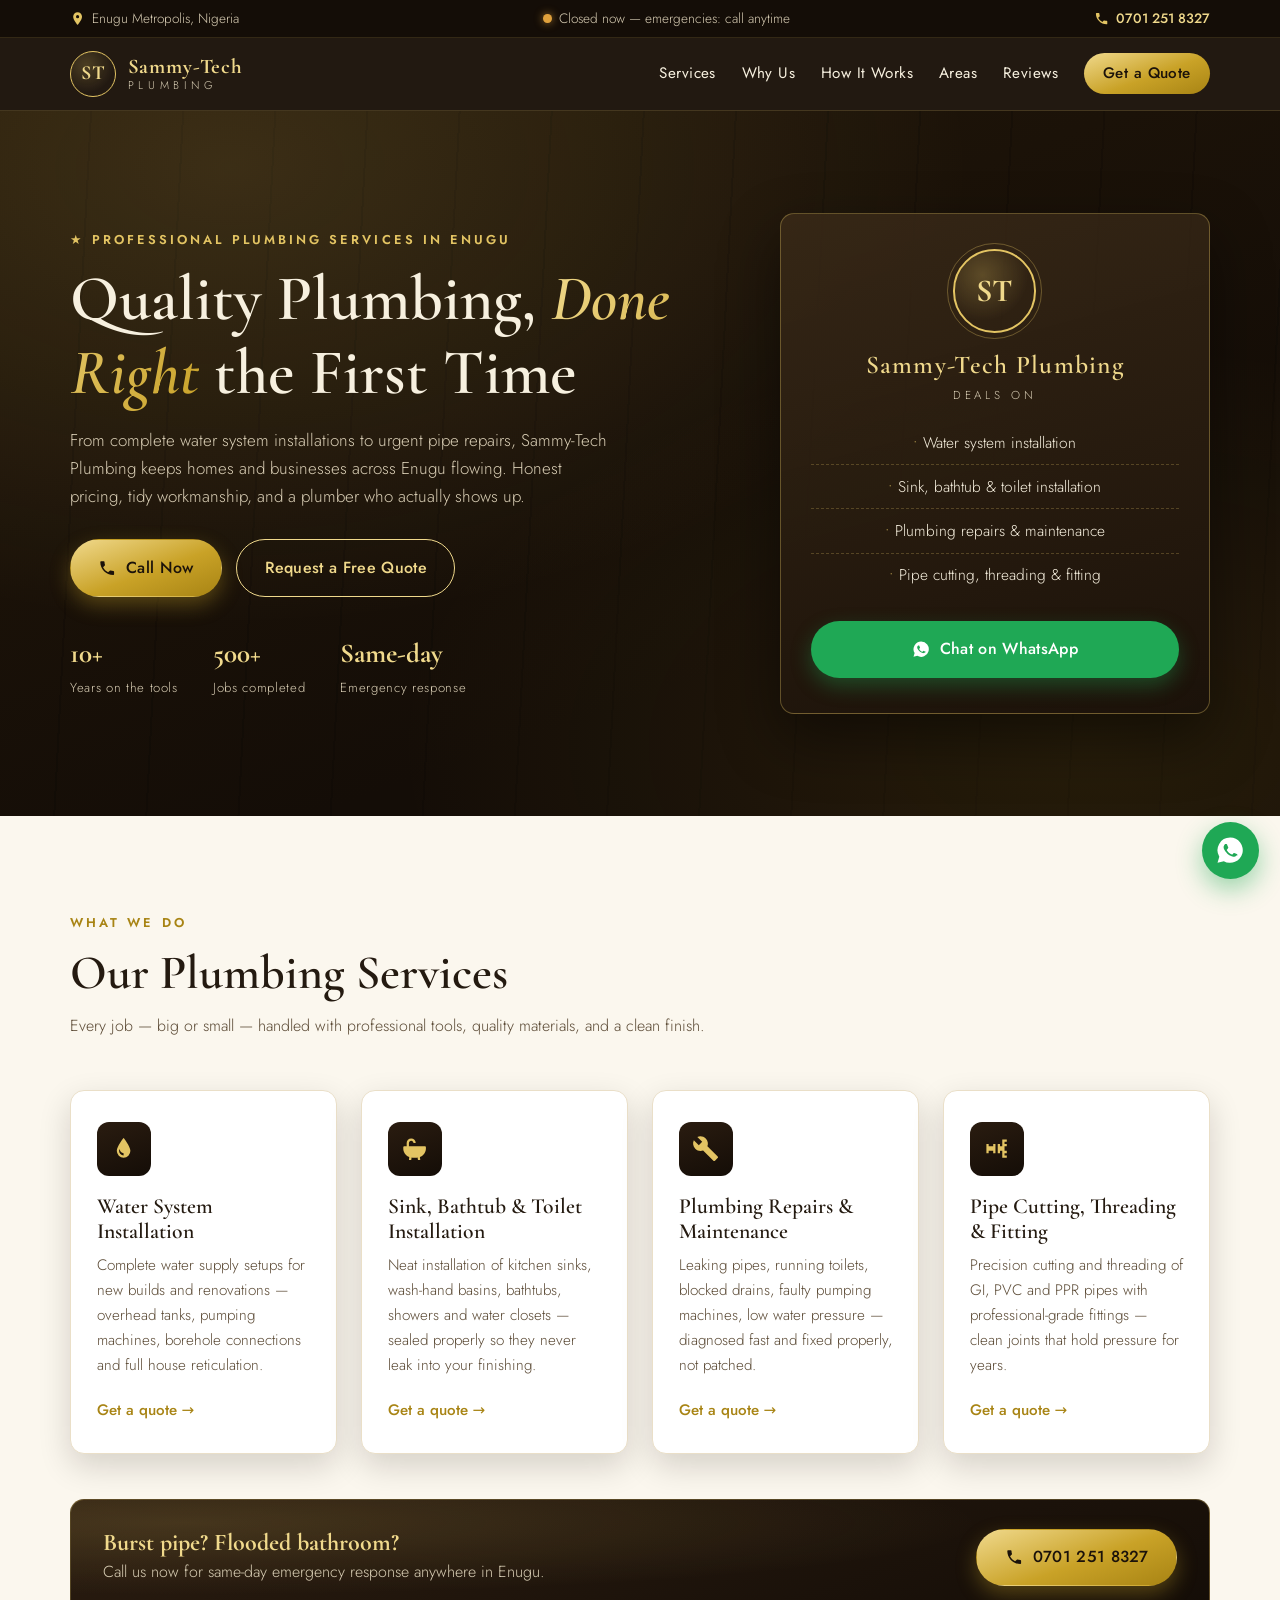
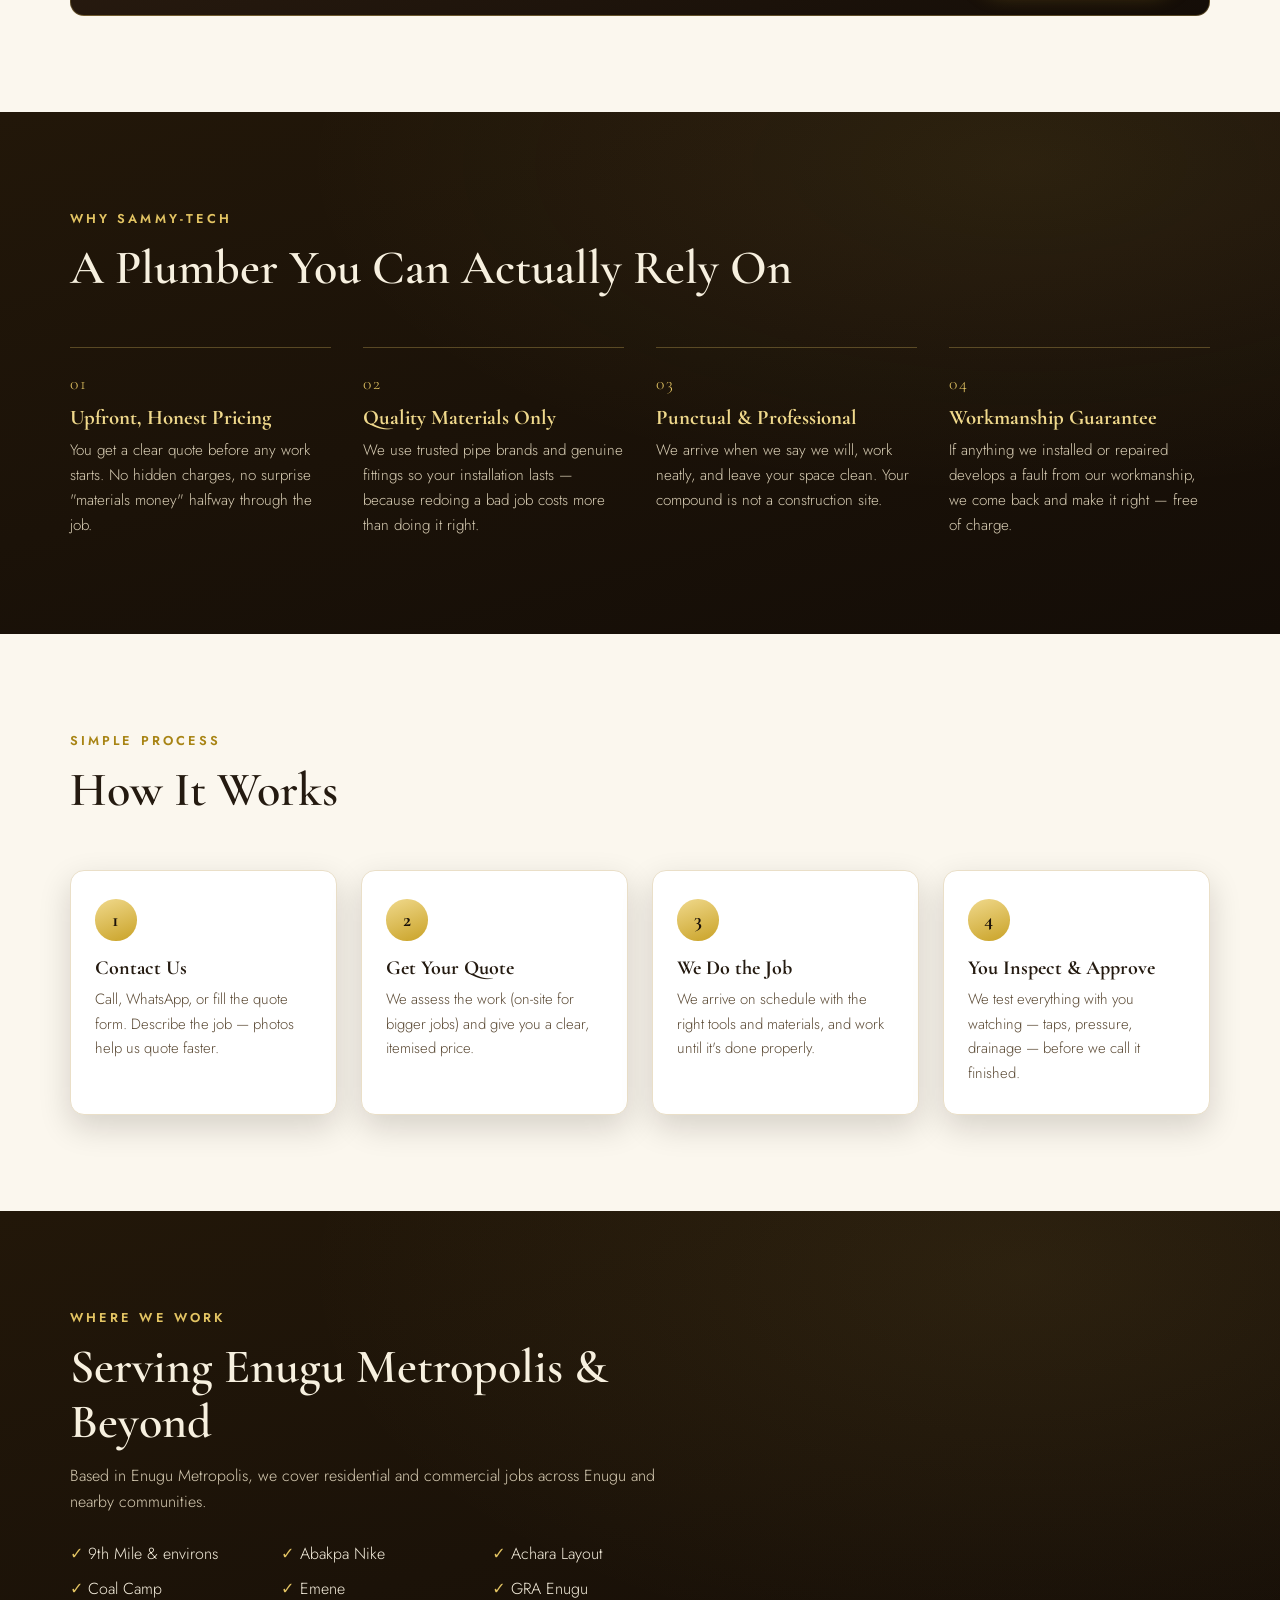
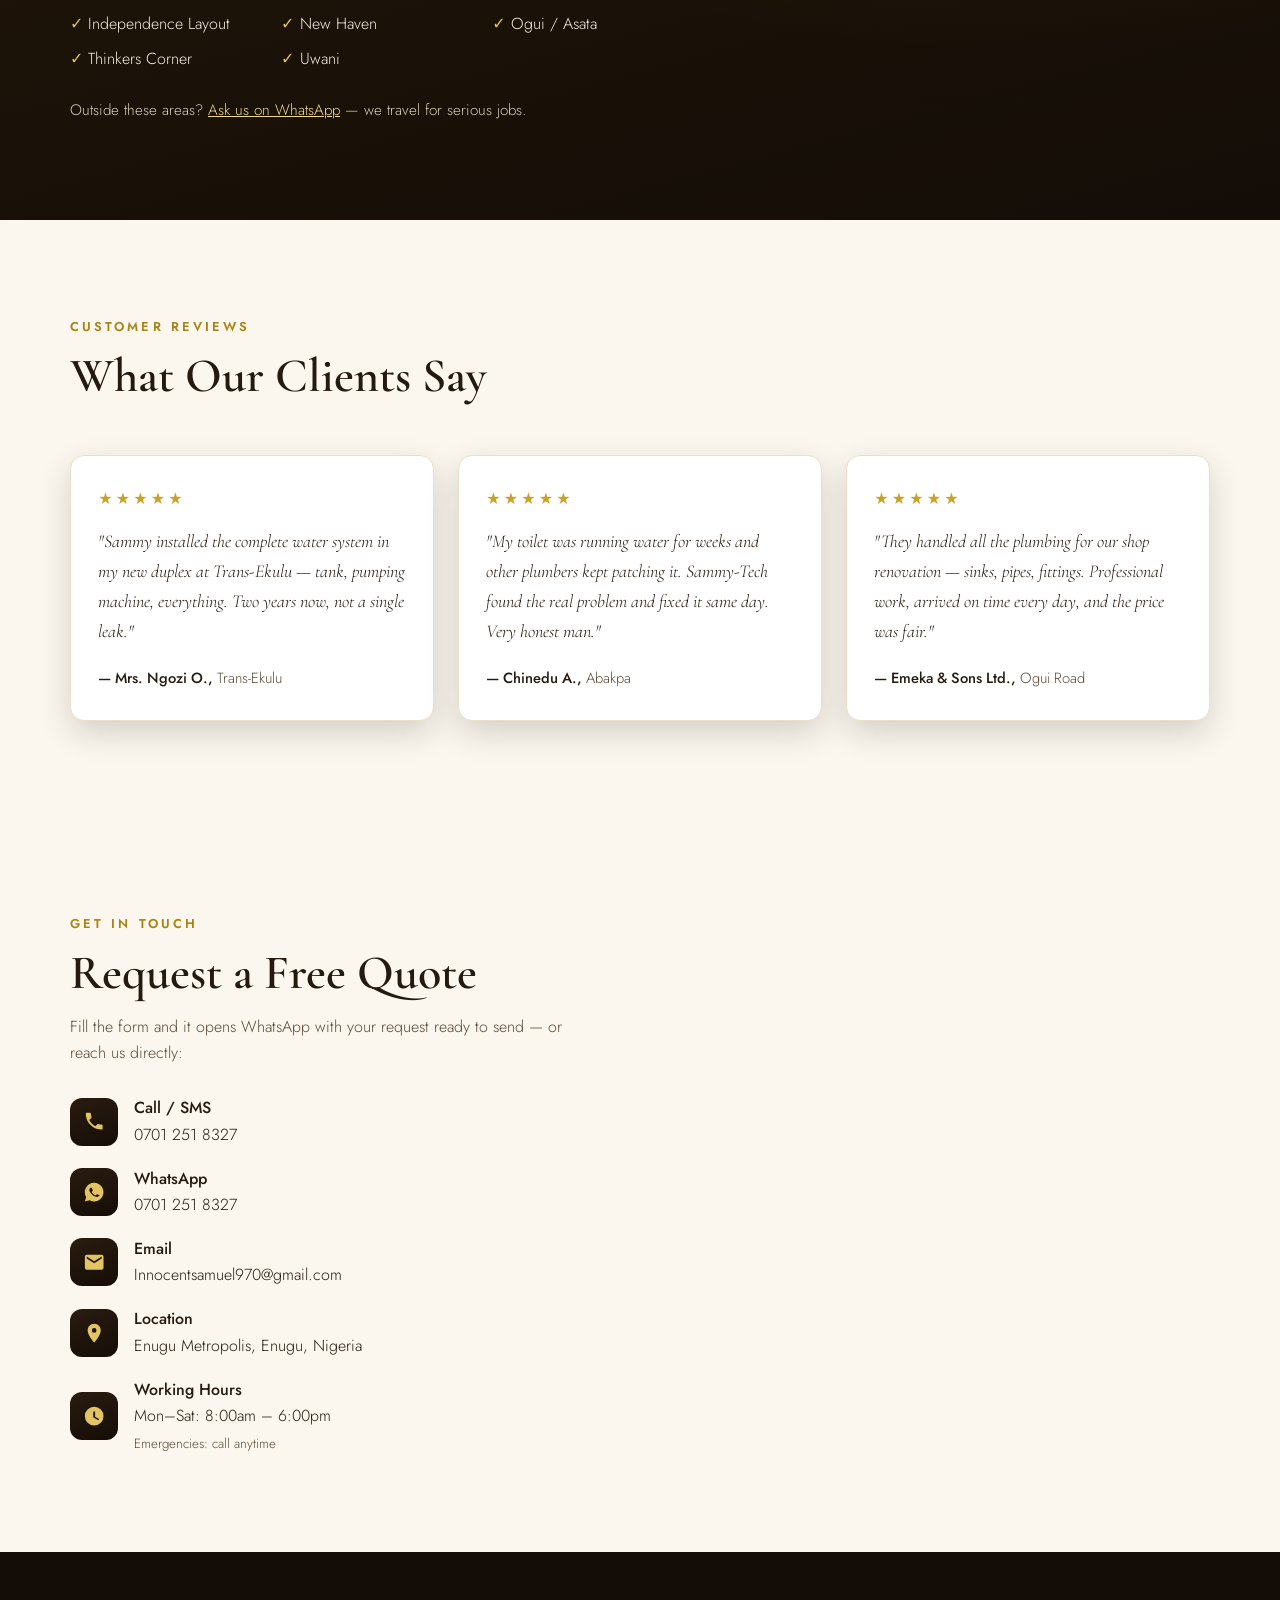
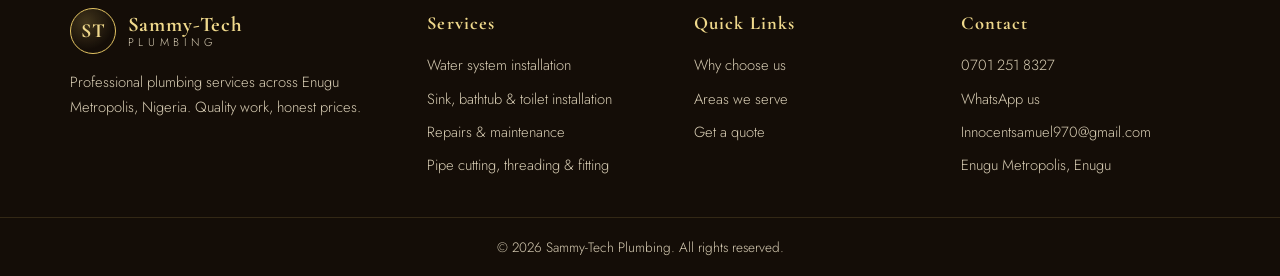
==== commit d1c07030: "Remove FAQ section and its footer reference - Removed entire FAQ section from main content - Removed" ====
--- a/index.html
+++ b/index.html
@@ -168,7 +168,6 @@
         <a href="#process">How It Works</a>
         <a href="#areas">Areas</a>
         <a href="#reviews">Reviews</a>
-        <a href="#faq">FAQ</a>
         <a href="#quote" class="nav-cta">Get a Quote</a>
       </nav>
 
@@ -397,43 +396,6 @@
             <p>"They handled all the plumbing for our shop renovation — sinks, pipes, fittings. Professional work, arrived on time every day, and the price was fair."</p>
             <footer>— Emeka &amp; Sons Ltd., <span>Ogui Road</span></footer>
           </blockquote>
-        </div>
-      </div>
-    </section>
-
-    <!-- ======= FAQ ======= -->
-    <section class="section section-dark" id="faq">
-      <div class="container faq-container">
-        <div class="section-head reveal">
-          <p class="eyebrow">Questions</p>
-          <h2>Frequently Asked Questions</h2>
-        </div>
-
-        <div class="faq-list reveal">
-          <details class="faq-item">
-            <summary>How much do your services cost?</summary>
-            <p>Every job is different, so we quote per job after understanding the work involved. Send us a description (and photos if possible) on WhatsApp or through the quote form, and we'll respond with a clear price. Site inspection for larger installations is free within Enugu.</p>
-          </details>
-          <details class="faq-item">
-            <summary>Do you handle emergency repairs?</summary>
-            <p>Yes. For burst pipes, major leaks or flooding, call <a href="tel:+2347012518327">0701 251 8327</a> directly — we prioritise emergencies and offer same-day response within Enugu.</p>
-          </details>
-          <details class="faq-item">
-            <summary>Do you supply the materials or do I buy them myself?</summary>
-            <p>Either works. We can supply quality pipes and fittings at market price (with receipts), or work with materials you've already bought. Most clients prefer we handle it so everything is compatible and guaranteed.</p>
-          </details>
-          <details class="faq-item">
-            <summary>Do you work on new buildings as well as repairs?</summary>
-            <p>Yes — we do full plumbing for new construction (carcass piping through to final fixtures), renovations, and one-off repairs on existing buildings.</p>
-          </details>
-          <details class="faq-item">
-            <summary>Is your work guaranteed?</summary>
-            <p>Yes. Any fault arising from our workmanship is corrected free of charge. We build our business on referrals, so we don't leave jobs half-done.</p>
-          </details>
-          <details class="faq-item">
-            <summary>How do I pay?</summary>
-            <p>Cash or bank transfer, whichever is convenient. For larger installations we agree a simple payment structure upfront — typically part payment to start and balance on completion after your inspection.</p>
-          </details>
         </div>
       </div>
     </section>
@@ -504,7 +466,6 @@
         <h4>Quick Links</h4>
         <a href="#why-us">Why choose us</a>
         <a href="#areas">Areas we serve</a>
-        <a href="#faq">FAQ</a>
         <a href="#quote">Get a quote</a>
       </div>
       <div class="footer-col">
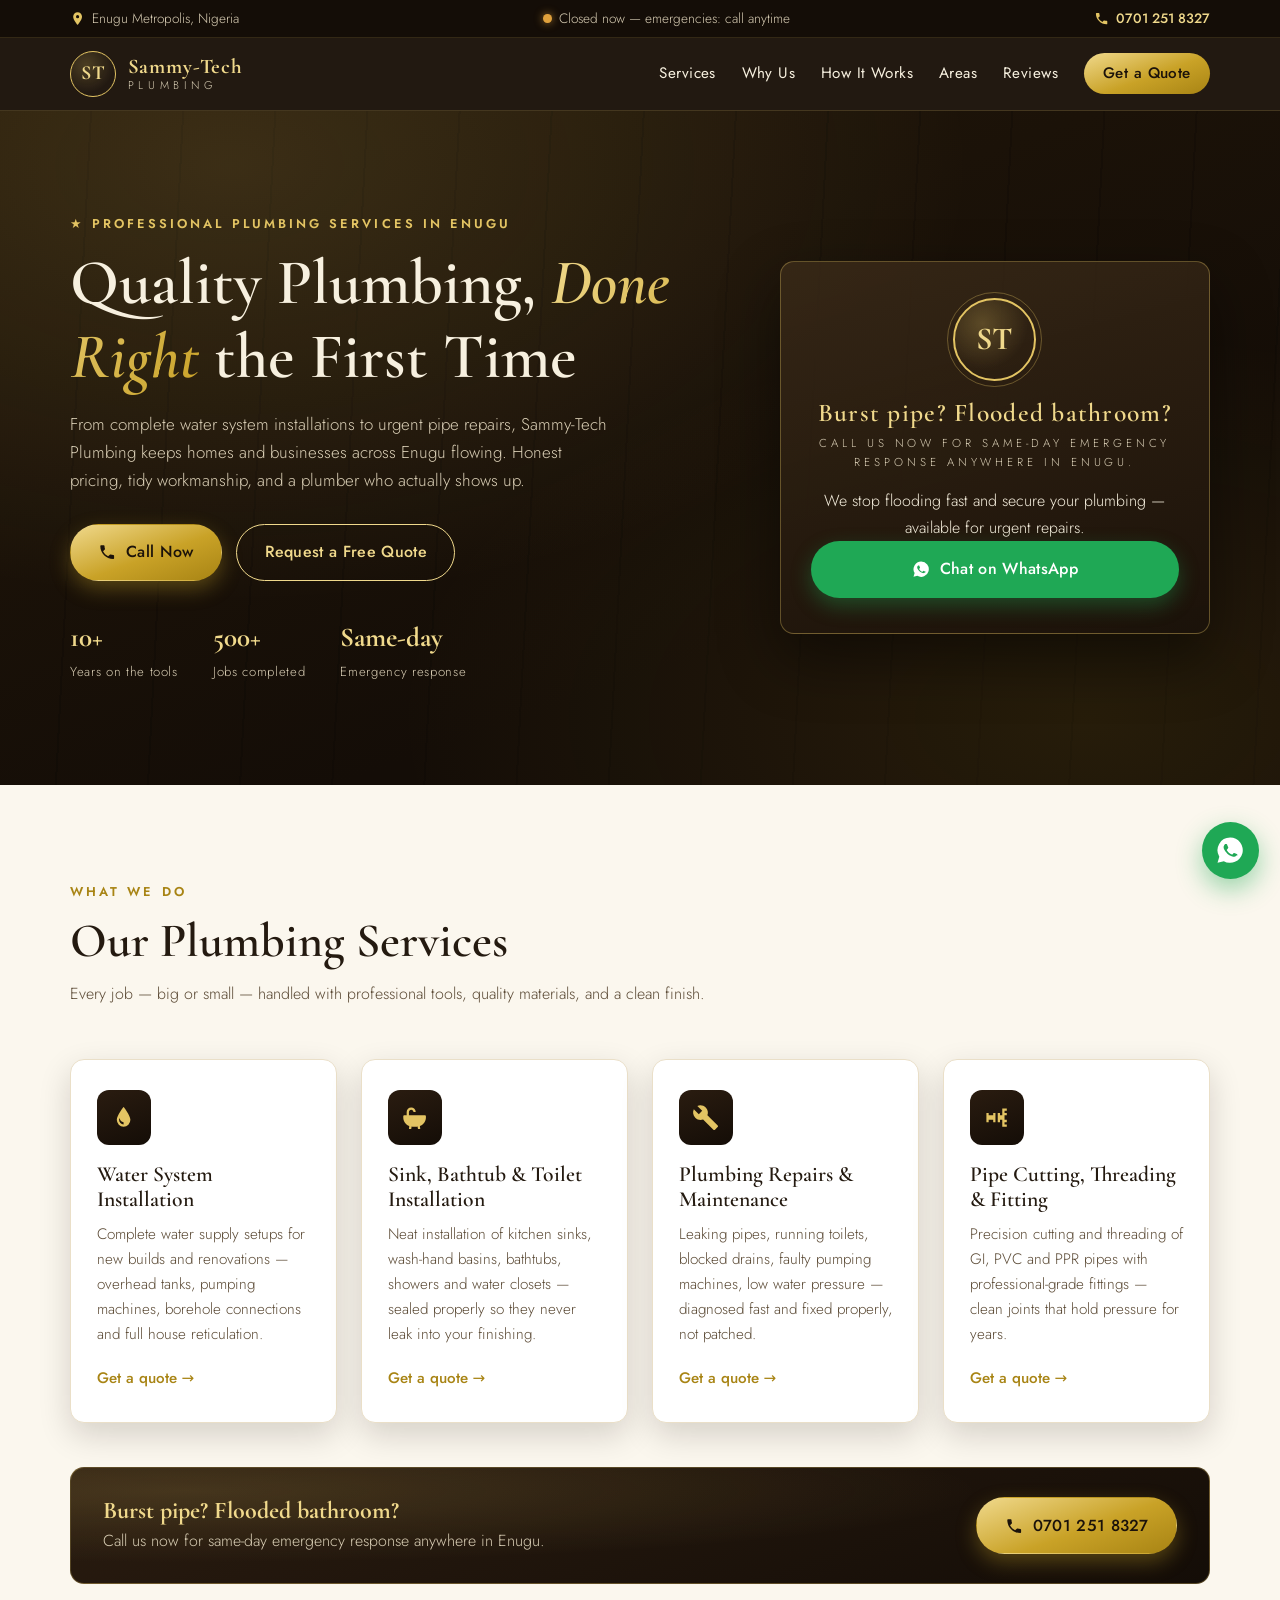
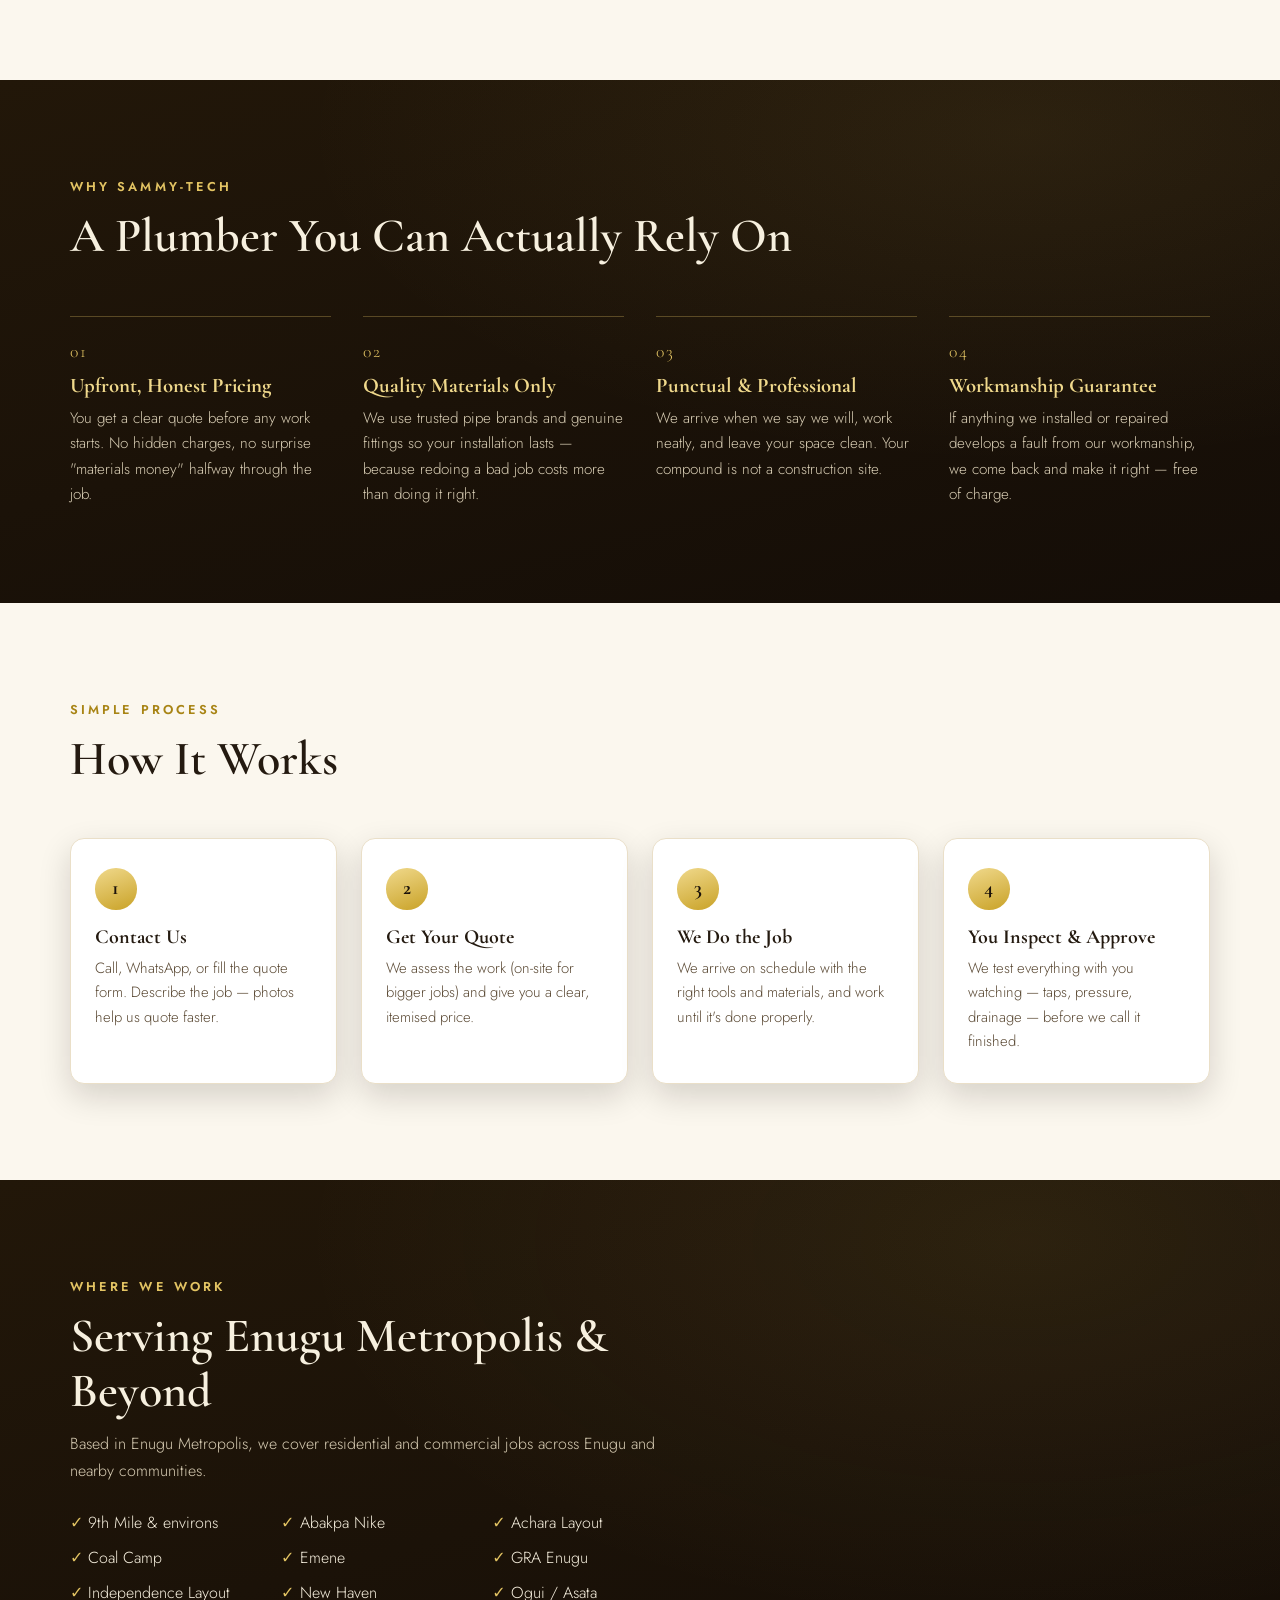
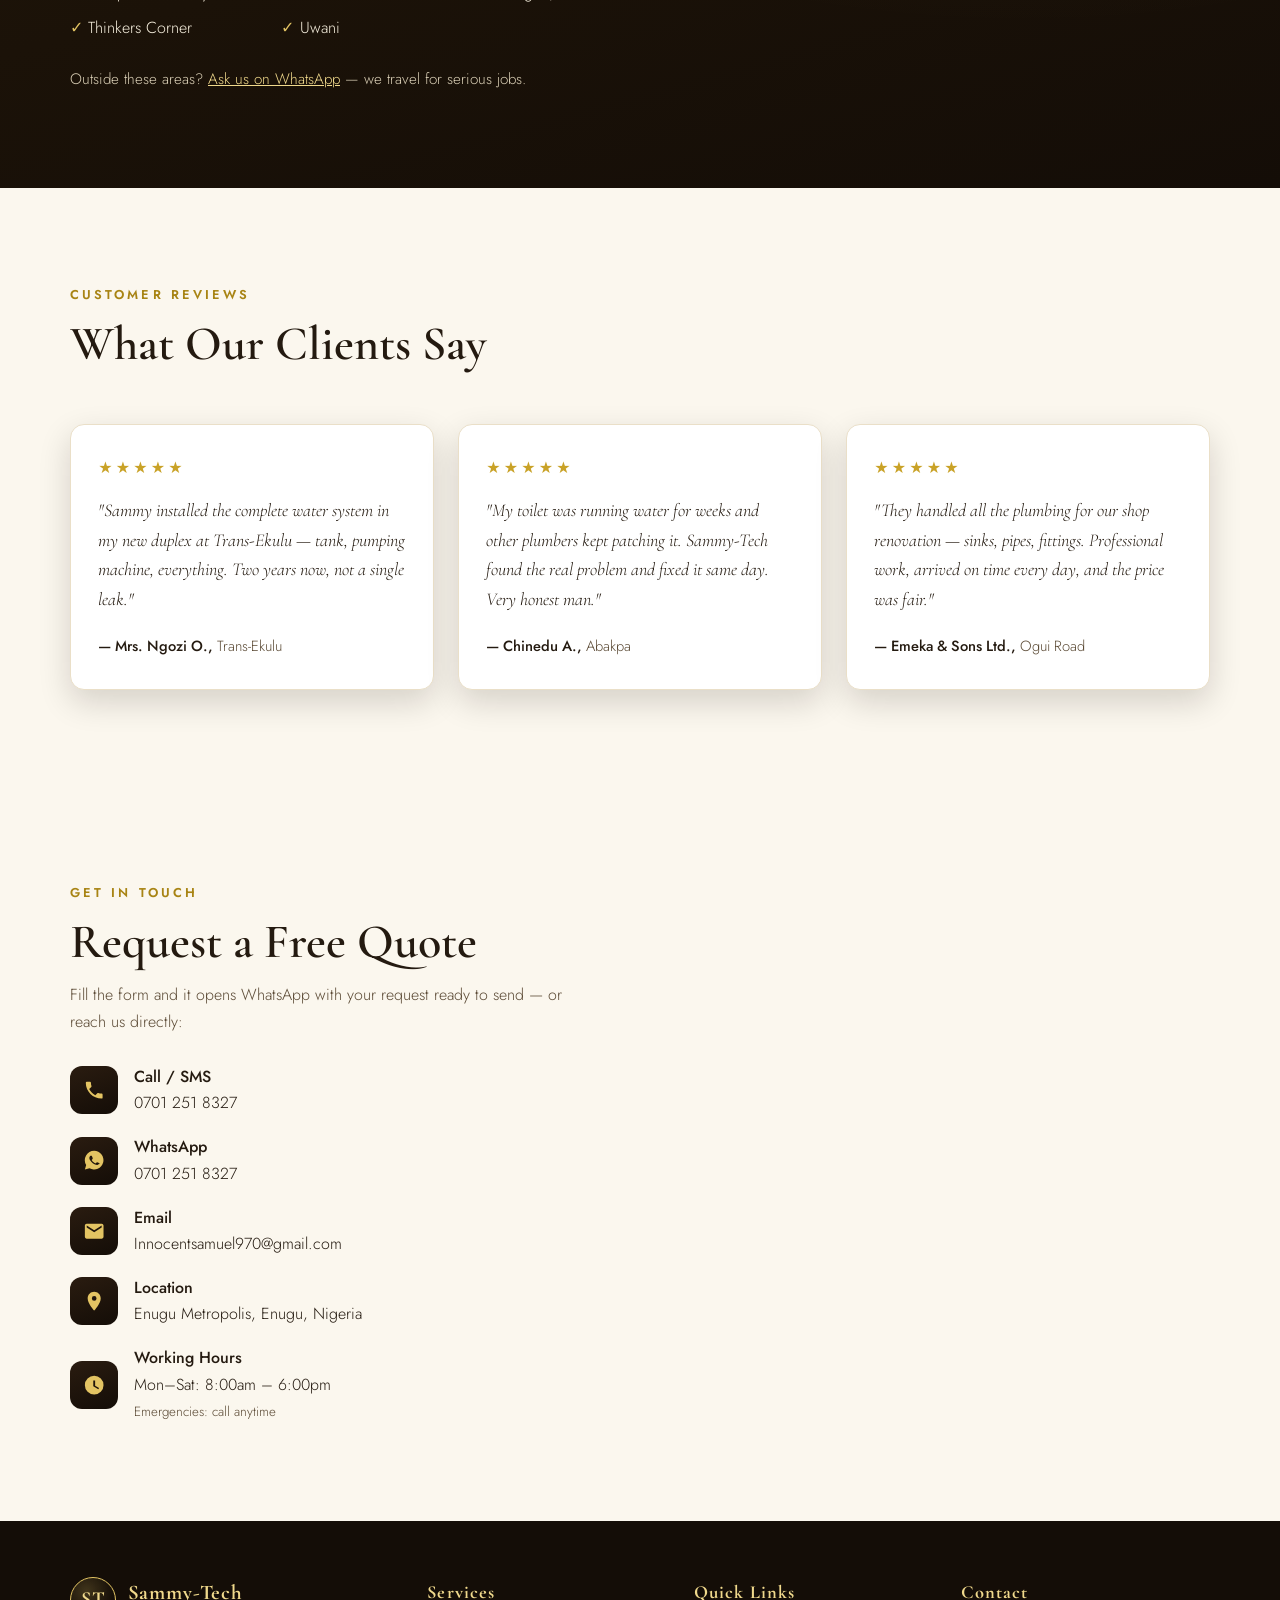
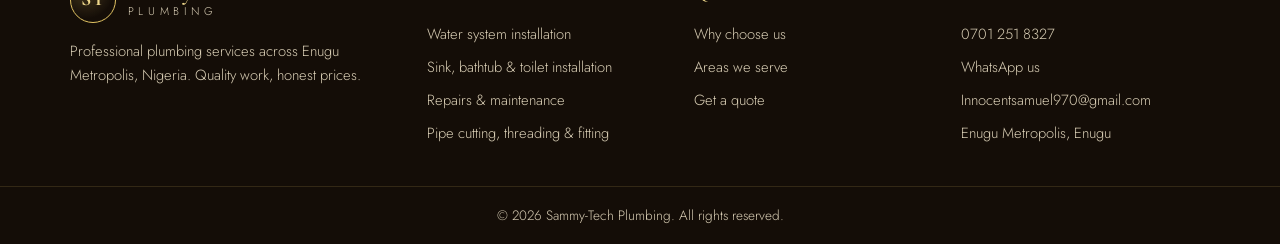
==== commit eff53cbf: "Replace hero card with emergency call card and WhatsApp chat button (gold) - Replaced hero card cont" ====
--- a/index.html
+++ b/index.html
@@ -207,16 +207,10 @@
           <div class="monogram">
             <span>ST</span>
           </div>
-          <h2>Sammy-Tech Plumbing</h2>
-          <p class="hero-card-tag">Deals on</p>
-          <ul class="hero-card-list">
-            <li>Water system installation</li>
-            <li>Sink, bathtub &amp; toilet installation</li>
-            <li>Plumbing repairs &amp; maintenance</li>
-            <li>Pipe cutting, threading &amp; fitting</li>
-          </ul>
-          <a class="btn btn-whatsapp btn-block" href="https://wa.me/2347012518327?text=Hello%20Sammy-Tech%20Plumbing%2C%20I%20need%20a%20plumber."
-             target="_blank" rel="noopener">
+          <h2>Burst pipe? Flooded bathroom?</h2>
+          <p class="hero-card-tag">Call us now for same-day emergency response anywhere in Enugu.</p>
+          <p class="hero-card-sub">We stop flooding fast and secure your plumbing — available for urgent repairs.</p>
+          <a class="btn btn-gold btn-whatsapp btn-block" href="https://wa.me/2347012518327?text=Hello%20Sammy-Tech%20Plumbing%2C%20I%20have%20an%20emergency%20(brief%20details)." target="_blank" rel="noopener">
             <svg viewBox="0 0 24 24" aria-hidden="true"><path d="M12 2a10 10 0 0 0-8.6 15.1L2 22l5-1.3A10 10 0 1 0 12 2zm5.1 13.9c-.2.6-1.2 1.1-1.7 1.2-.4.1-1 .1-1.6-.1-.4-.1-.9-.3-1.5-.6-2.6-1.1-4.3-3.8-4.4-4-.1-.2-1.1-1.4-1.1-2.7s.7-1.9.9-2.2c.2-.2.5-.3.7-.3h.5c.2 0 .4 0 .6.4l.9 2.1c.1.2.1.4 0 .6l-.4.6-.5.5c-.1.1-.3.3-.1.6.2.3.7 1.2 1.6 2 1.1 1 2 1.3 2.3 1.4.3.1.5.1.6-.1l.7-.9c.2-.2.4-.3.6-.2l2 .9c.2.1.4.2.4.3.1.1.1.5-.1 1z"/></svg>
             Chat on WhatsApp
           </a>
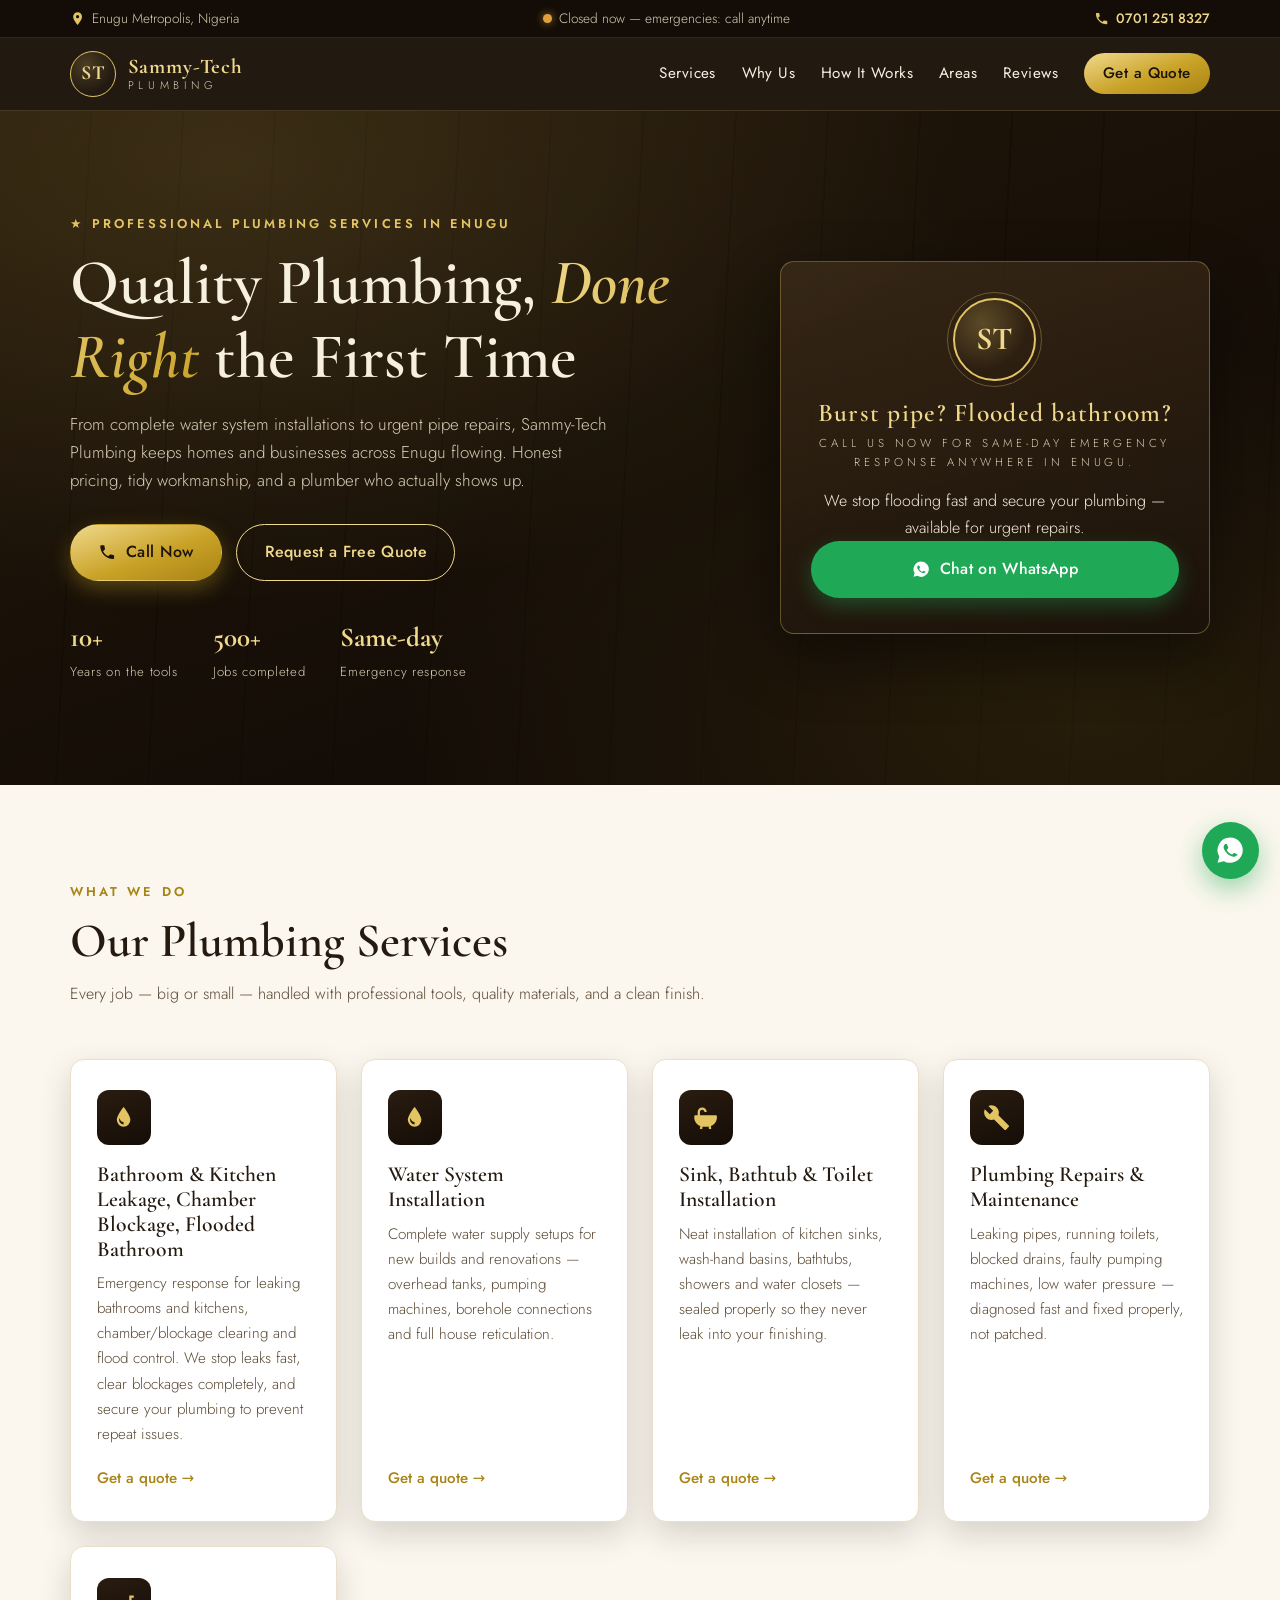
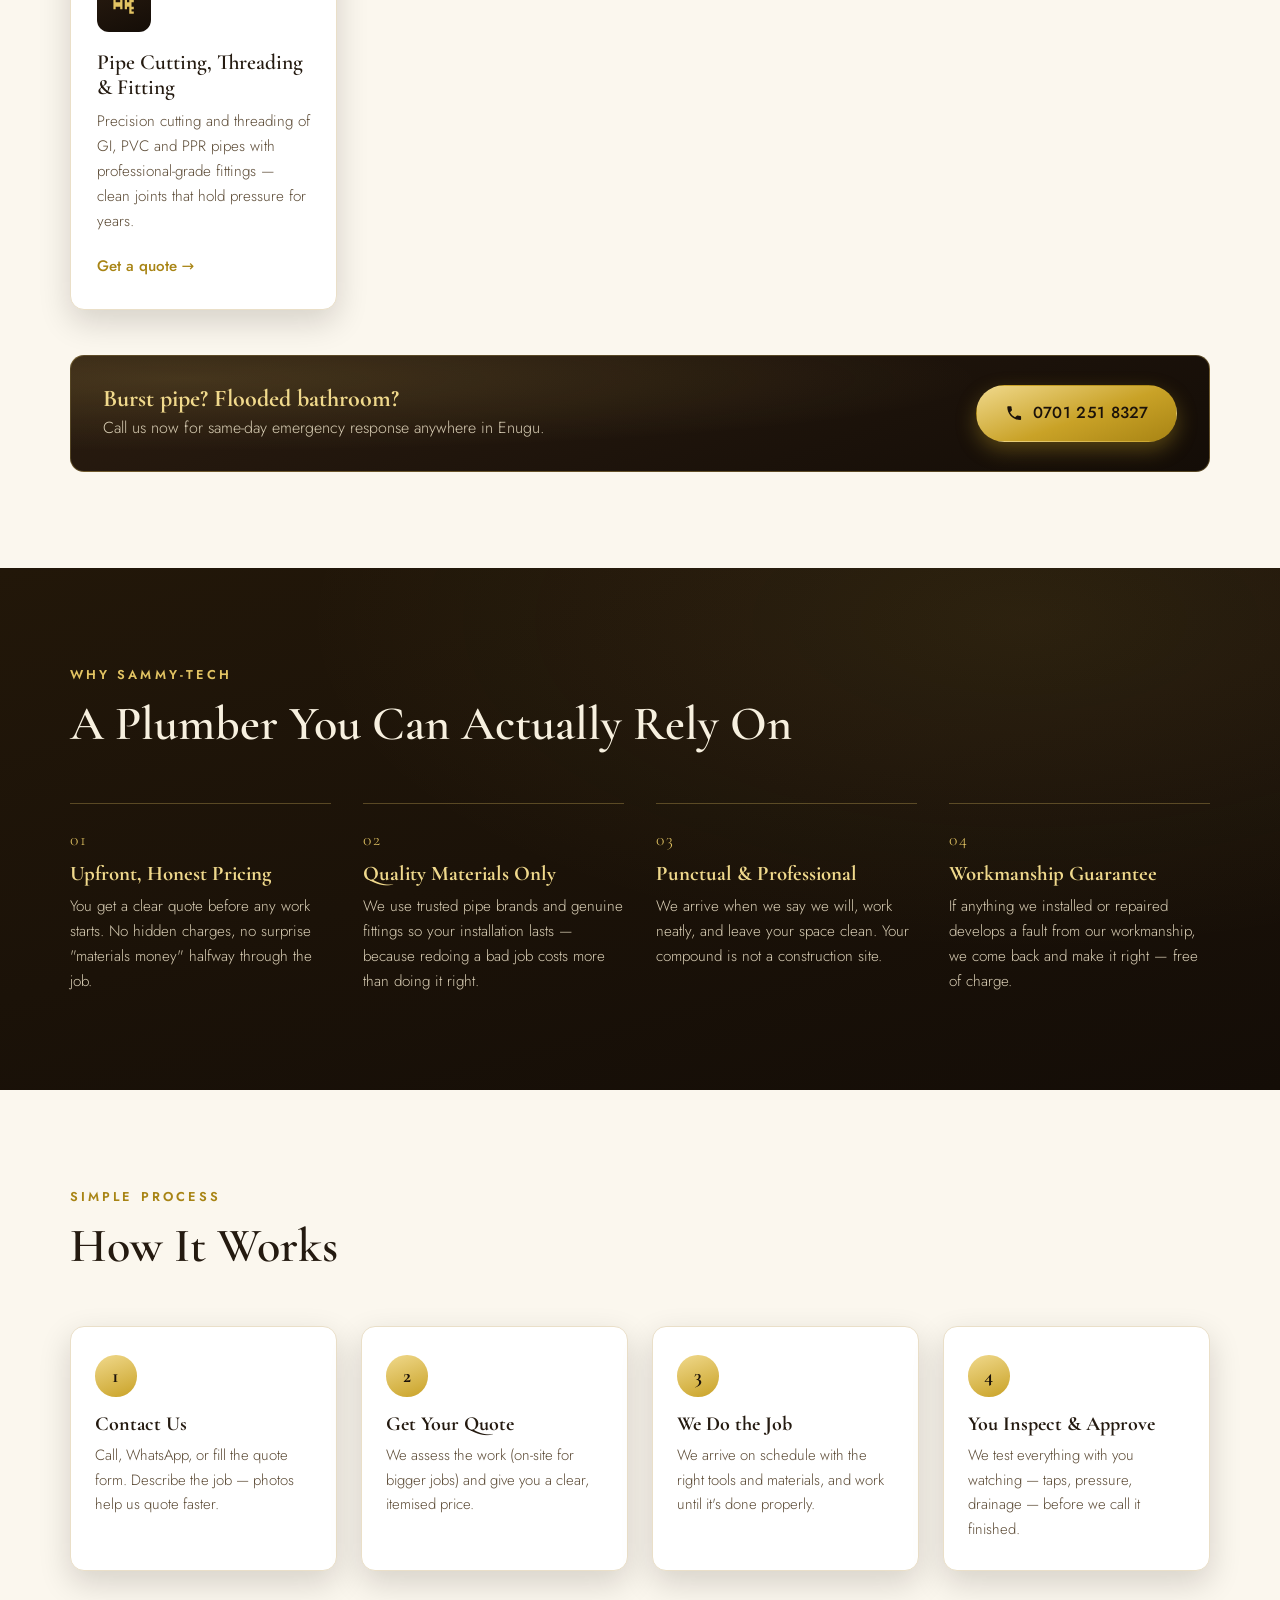
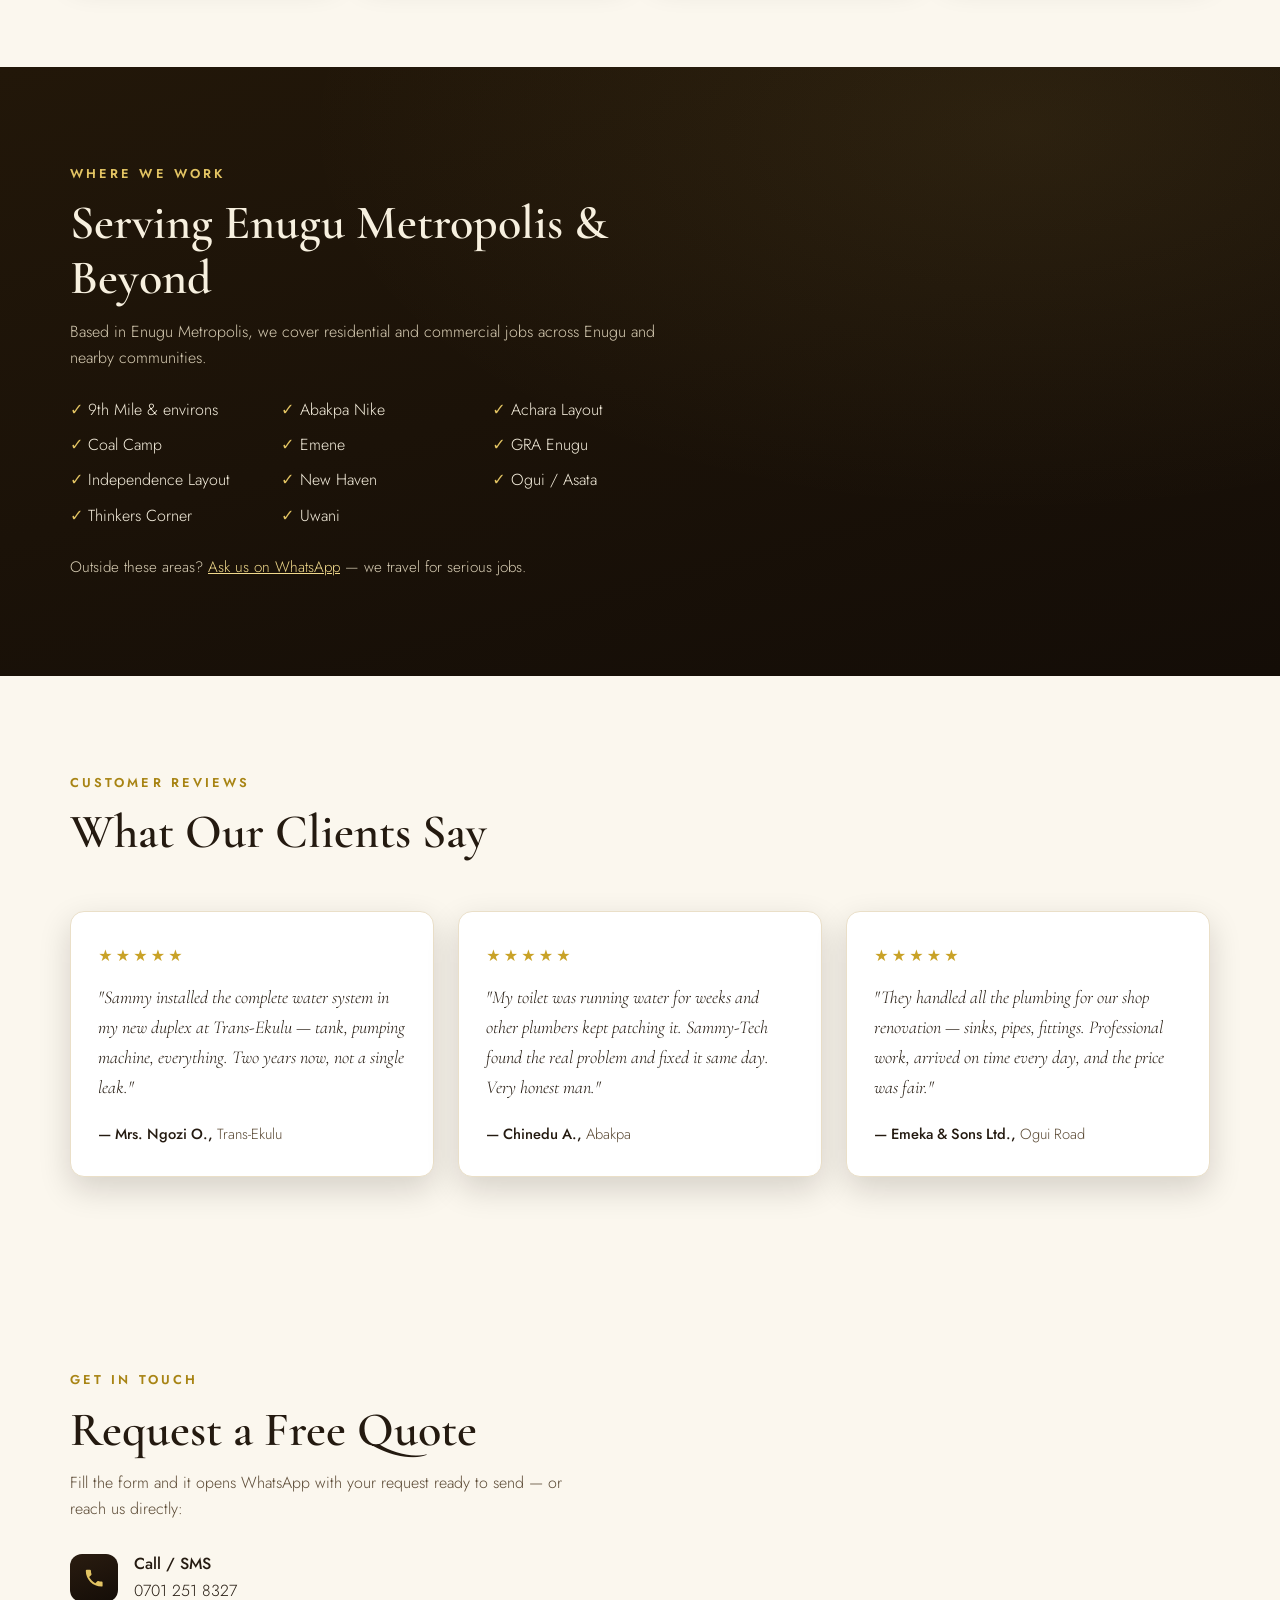
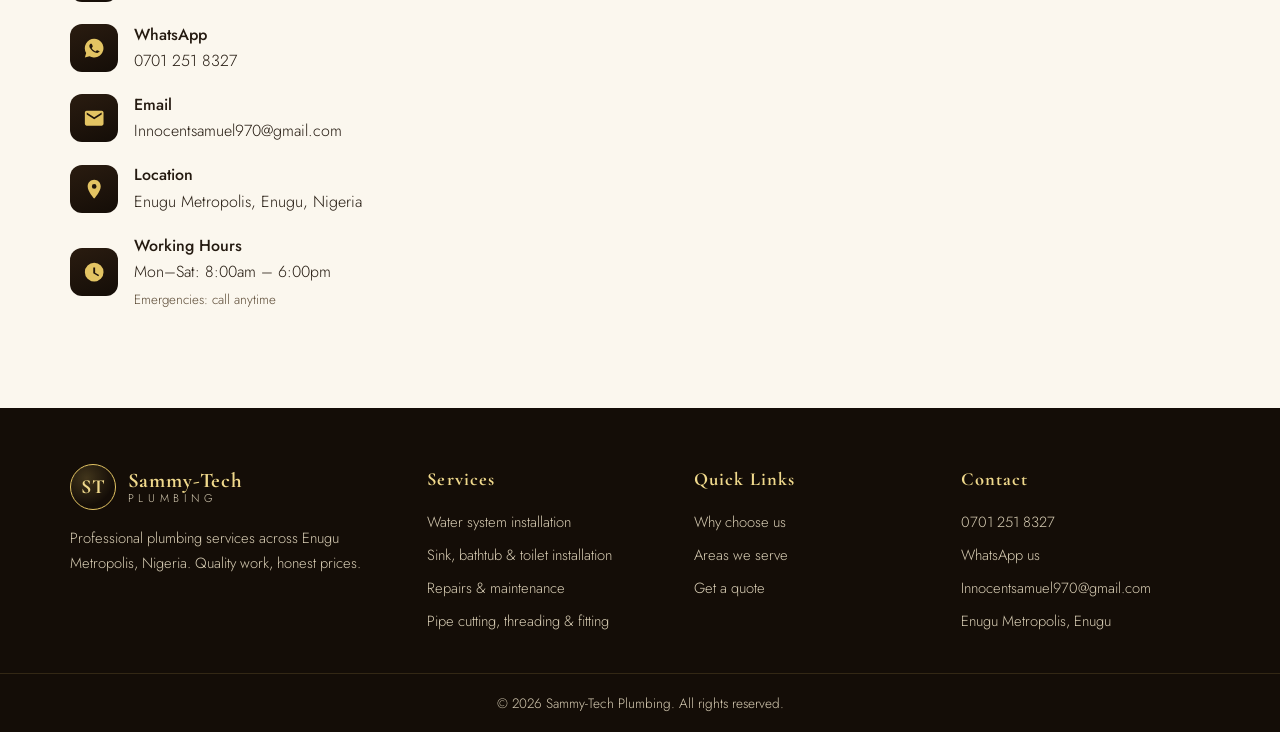
==== commit f09531f9: "Make primary service first: Bathroom/Kitchen leakage, chamber blockage, flooded bathroom - Added a d" ====
--- a/index.html
+++ b/index.html
@@ -232,12 +232,21 @@
             <div class="card-icon" aria-hidden="true">
               <svg viewBox="0 0 24 24"><path d="M12 2.7S6 10 6 14a6 6 0 0 0 12 0c0-4-6-11.3-6-11.3zM12 18a4 4 0 0 1-4-4c0-.5.1-1 .3-1.6.5 2 2 3.6 3.7 3.6v2z"/></svg>
             </div>
+            <h3>Bathroom &amp; Kitchen Leakage, Chamber Blockage, Flooded Bathroom</h3>
+            <p>Emergency response for leaking bathrooms and kitchens, chamber/blockage clearing and flood control. We stop leaks fast, clear blockages completely, and secure your plumbing to prevent repeat issues.</p>
+            <a href="#quote" class="card-link" data-service="Bathroom &amp; Kitchen Leakage, Chamber Blockage, Flooded Bathroom">Get a quote →</a>
+          </article>
+
+          <article class="card reveal delay-1">
+            <div class="card-icon" aria-hidden="true">
+              <svg viewBox="0 0 24 24"><path d="M12 2.7S6 10 6 14a6 6 0 0 0 12 0c0-4-6-11.3-6-11.3zM12 18a4 4 0 0 1-4-4c0-.5.1-1 .3-1.6.5 2 2 3.6 3.7 3.6v2z"/></svg>
+            </div>
             <h3>Water System Installation</h3>
             <p>Complete water supply setups for new builds and renovations — overhead tanks, pumping machines, borehole connections and full house reticulation.</p>
             <a href="#quote" class="card-link" data-service="Water system installation">Get a quote →</a>
           </article>
 
-          <article class="card reveal delay-1">
+          <article class="card reveal delay-2">
             <div class="card-icon" aria-hidden="true">
               <svg viewBox="0 0 24 24"><path d="M21 10H7V7c0-1.1.9-2 2-2s2 .9 2 2h2c0-2.2-1.8-4-4-4S5 4.8 5 7v3H3c-.6 0-1 .4-1 1v1c0 3.5 2.2 6.4 5.3 7.5L7 22h2l.4-2.1c.2 0 .4.1.6.1h4c.2 0 .4 0 .6-.1L15 22h2l-.3-2.5c3.1-1.1 5.3-4 5.3-7.5v-1c0-.6-.4-1-1-1z"/></svg>
             </div>
@@ -246,7 +255,7 @@
             <a href="#quote" class="card-link" data-service="Sink, bathtub &amp; toilet installation">Get a quote →</a>
           </article>
 
-          <article class="card reveal delay-2">
+          <article class="card reveal delay-3">
             <div class="card-icon" aria-hidden="true">
               <svg viewBox="0 0 24 24"><path d="M22.7 19l-9.1-9.1c.9-2.3.4-5-1.5-6.9-2-2-5-2.4-7.4-1.3L9 6 6 9 1.6 4.7C.4 7.1.9 10.1 2.9 12.1c1.9 1.9 4.6 2.4 6.9 1.5l9.1 9.1c.4.4 1 .4 1.4 0l2.3-2.3c.5-.4.5-1 .1-1.4z"/></svg>
             </div>
@@ -255,7 +264,7 @@
             <a href="#quote" class="card-link" data-service="Plumbing repairs &amp; maintenance">Get a quote →</a>
           </article>
 
-          <article class="card reveal delay-3">
+          <article class="card reveal delay-4">
             <div class="card-icon" aria-hidden="true">
               <svg viewBox="0 0 24 24"><path d="M17 4v6h-2V8h-2v8h2v-2h2v6h4v-2h-2v-2h2v-2h-2v-4h2V8h-2V6h2V4h-4zM3 8v8h2v-2h4v2h2V8H9v2H5V8H3z"/></svg>
             </div>
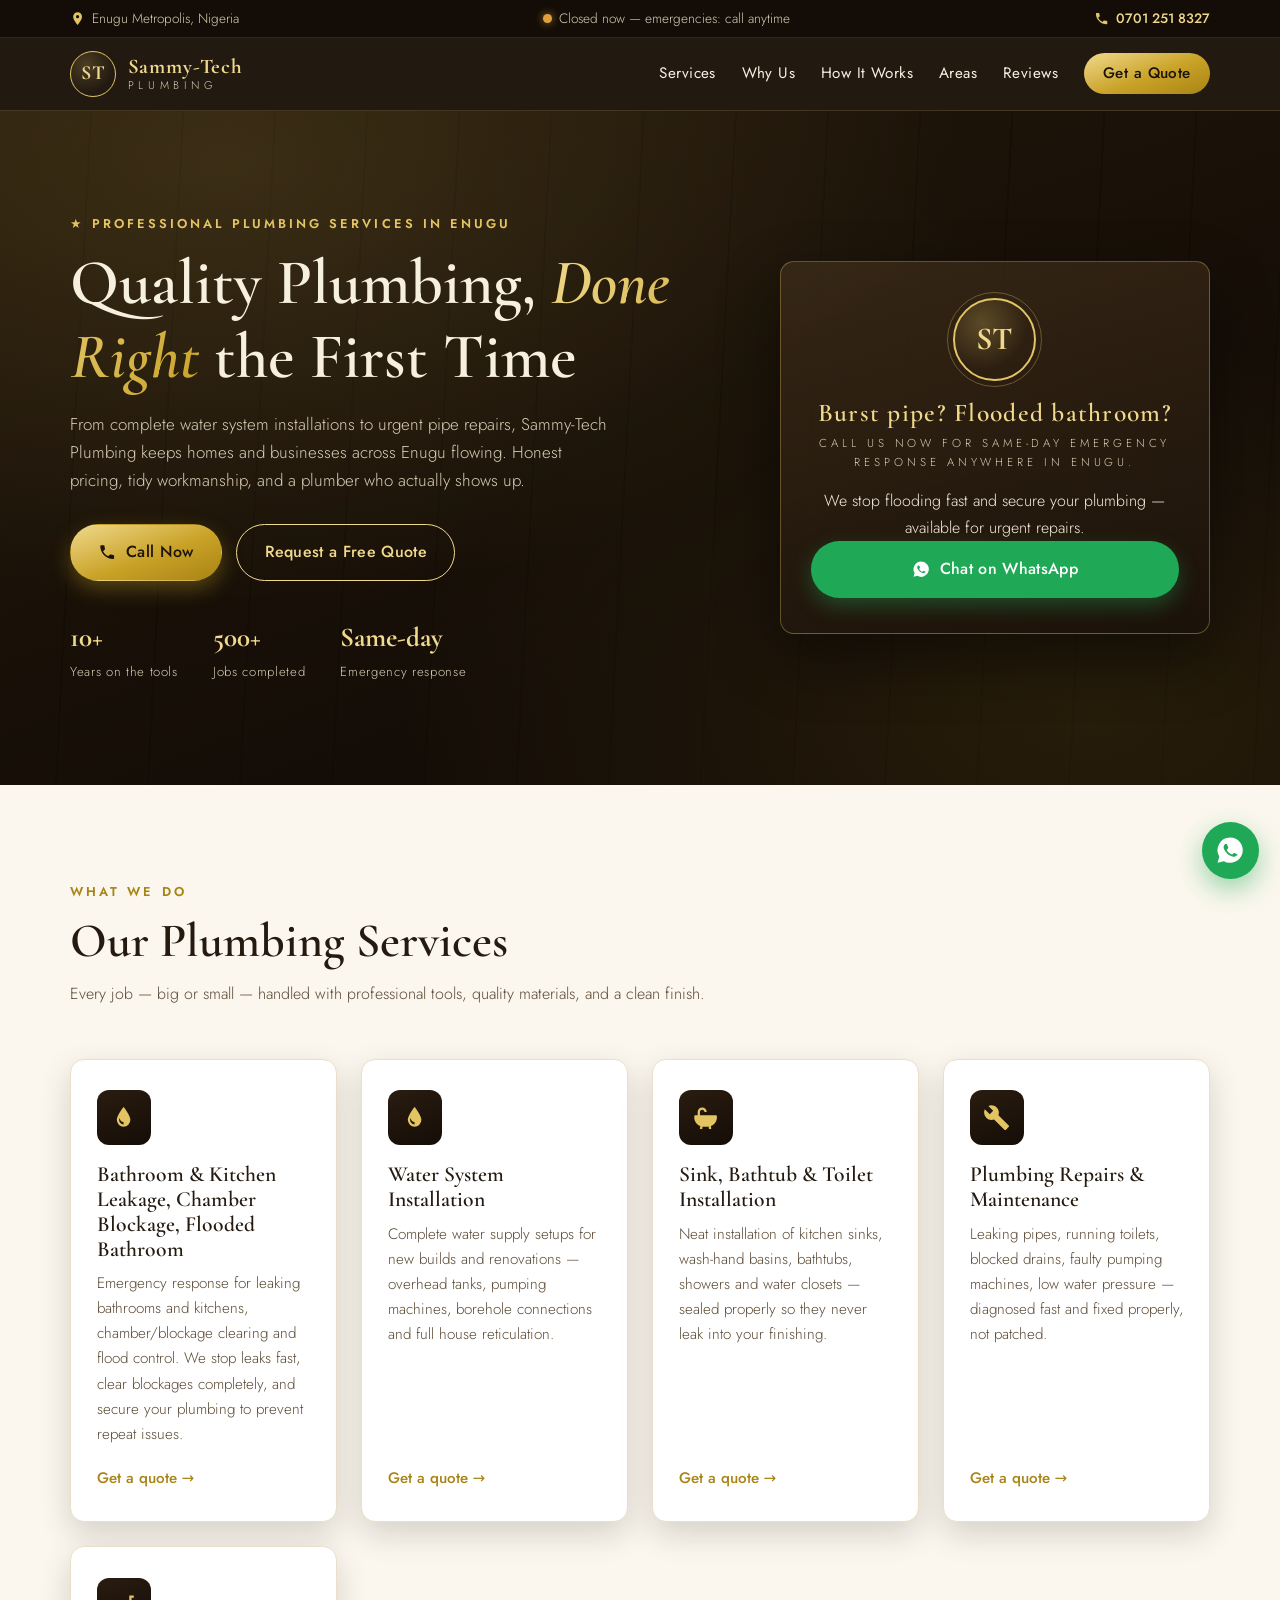
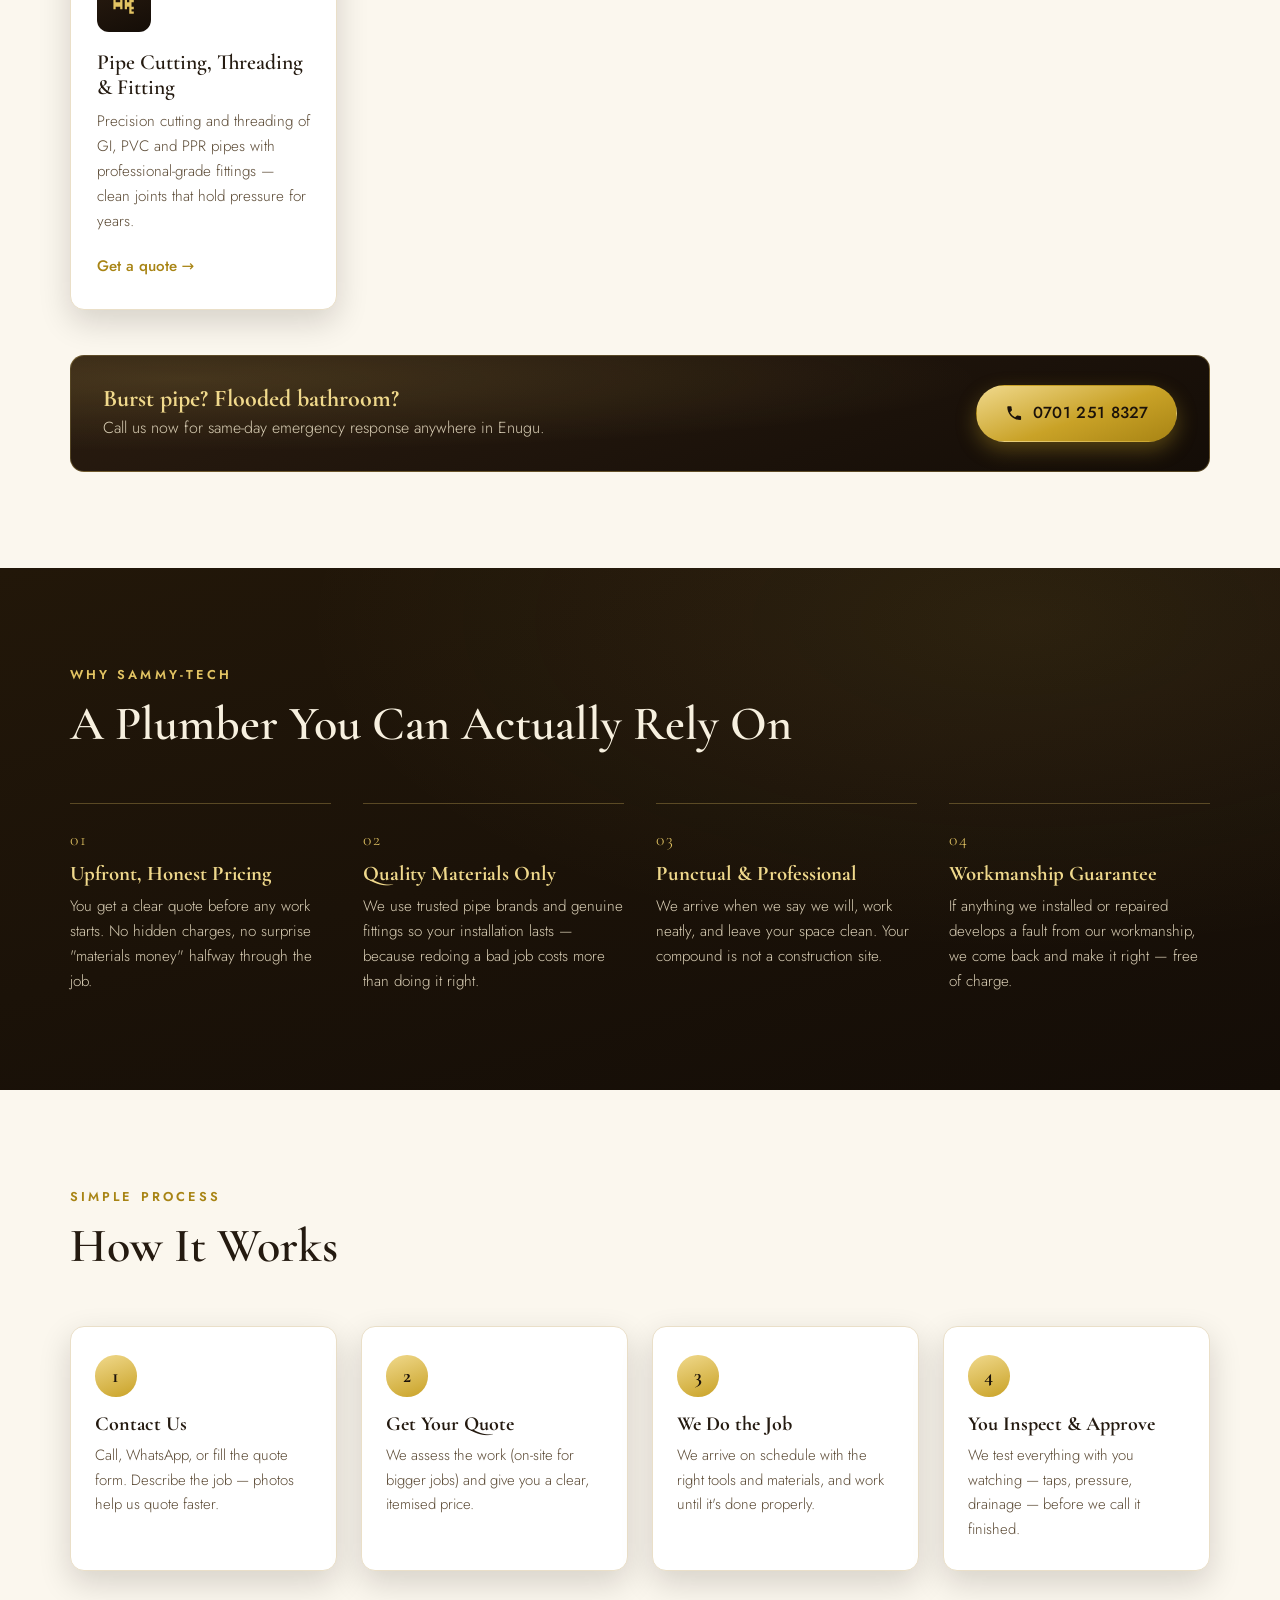
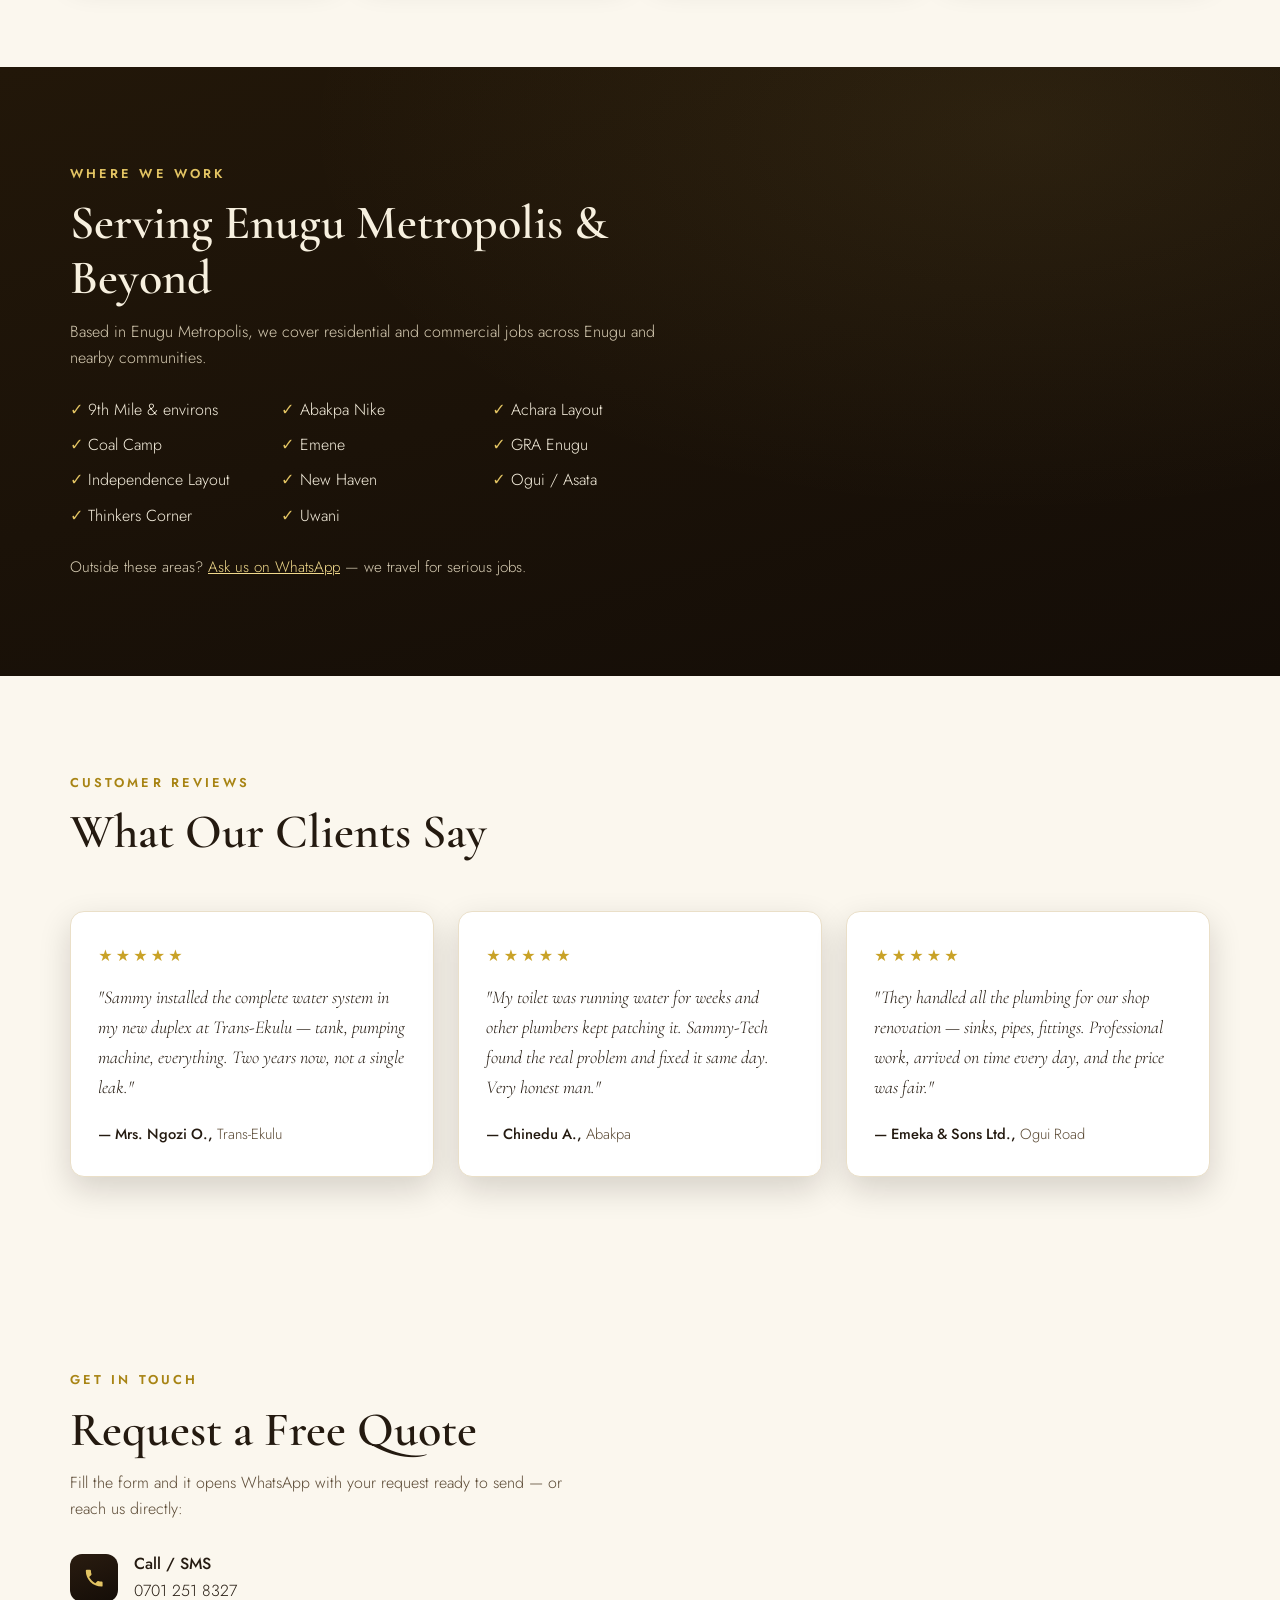
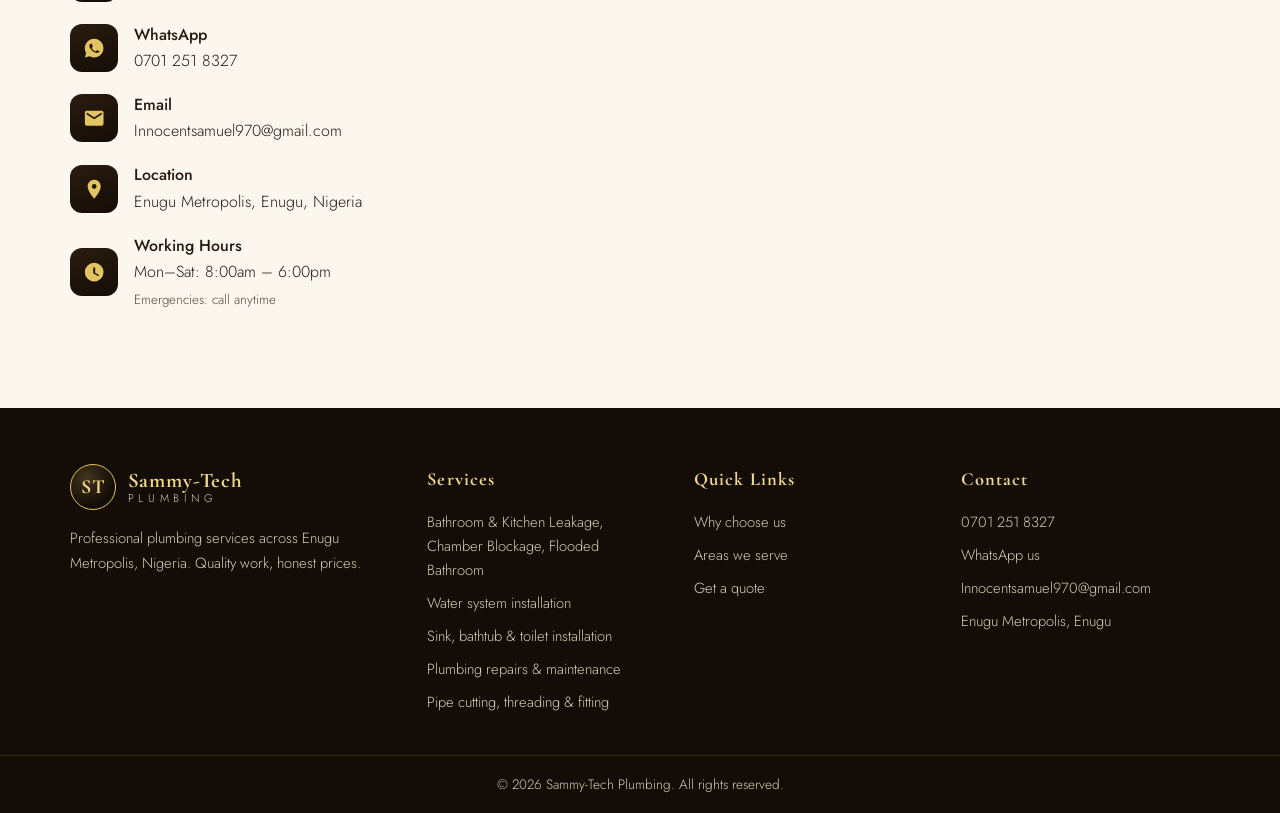
==== commit d50d2af7: "Footer: list services with primary service first (Bathroom/Kitchen leakage, chamber blockage, floode" ====
--- a/index.html
+++ b/index.html
@@ -460,9 +460,10 @@
       </div>
       <div class="footer-col">
         <h4>Services</h4>
+        <a href="#services">Bathroom &amp; Kitchen Leakage, Chamber Blockage, Flooded Bathroom</a>
         <a href="#services">Water system installation</a>
         <a href="#services">Sink, bathtub &amp; toilet installation</a>
-        <a href="#services">Repairs &amp; maintenance</a>
+        <a href="#services">Plumbing repairs &amp; maintenance</a>
         <a href="#services">Pipe cutting, threading &amp; fitting</a>
       </div>
       <div class="footer-col">
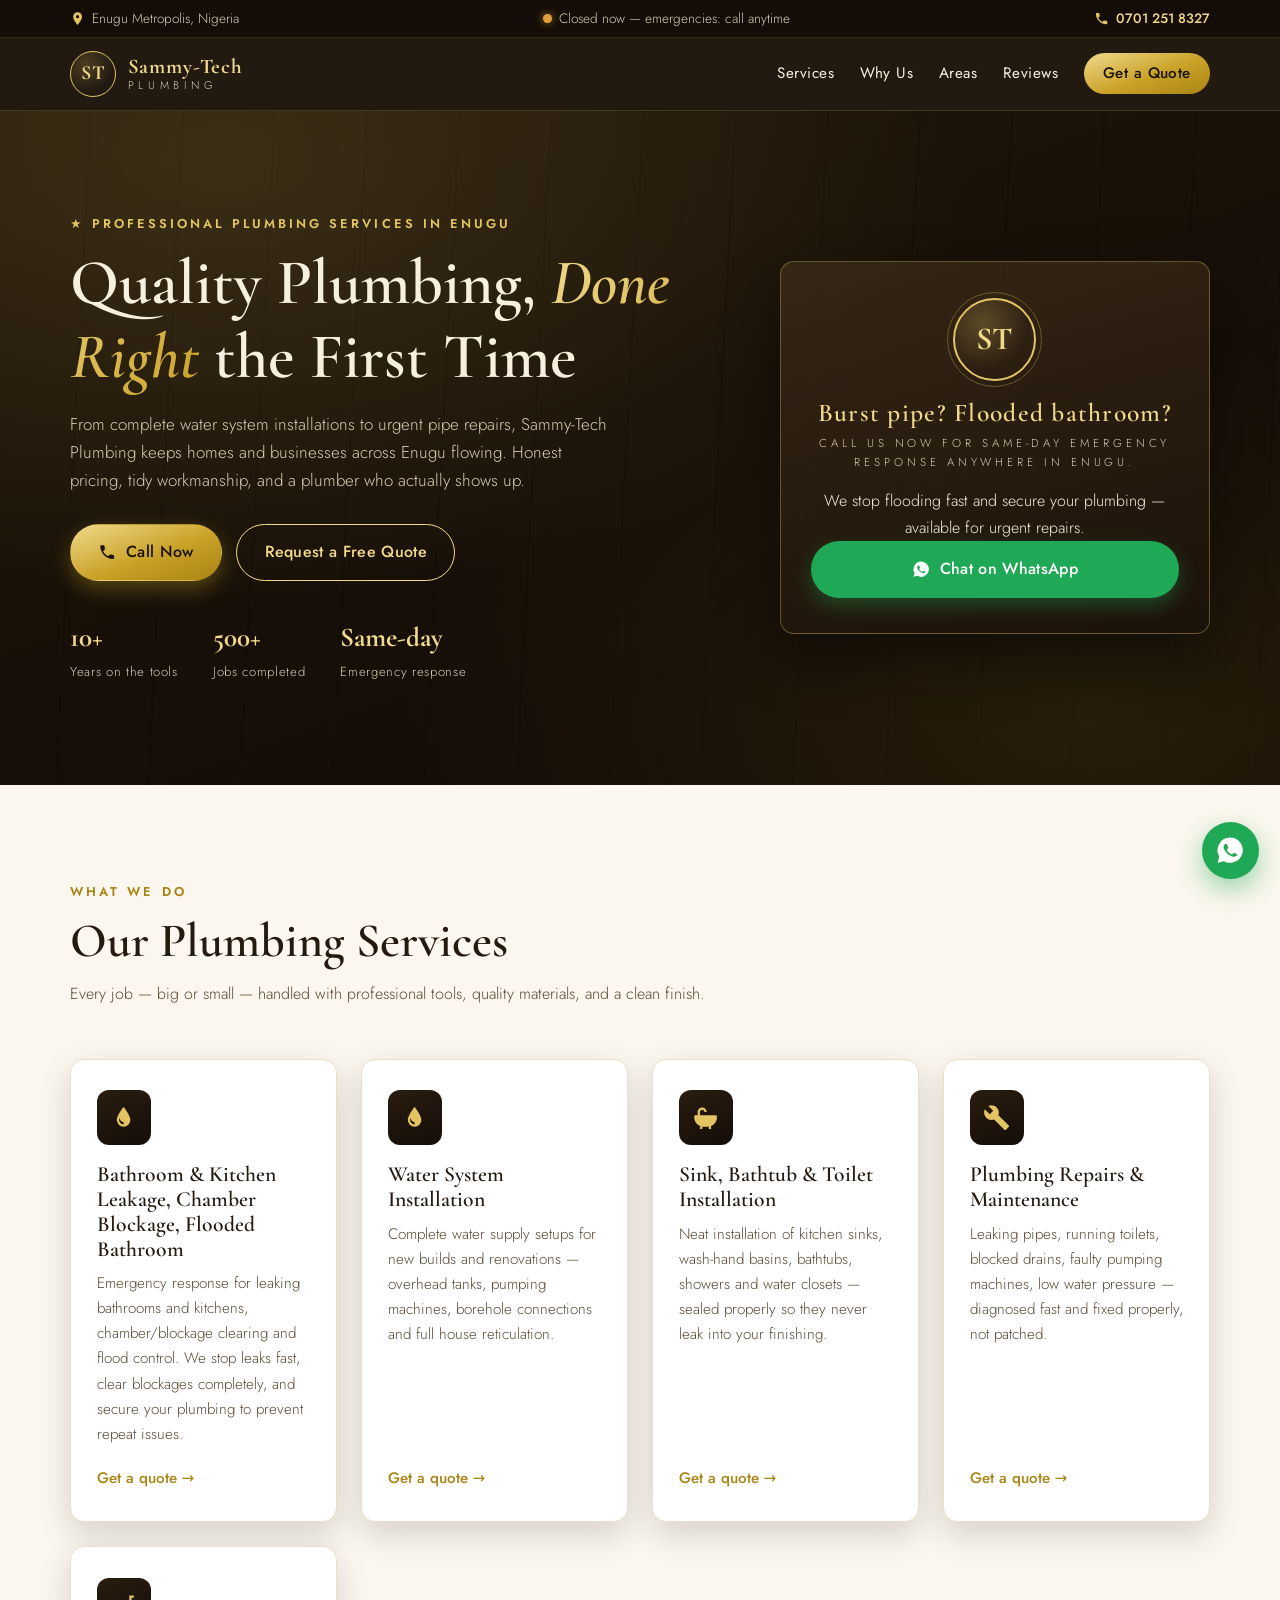
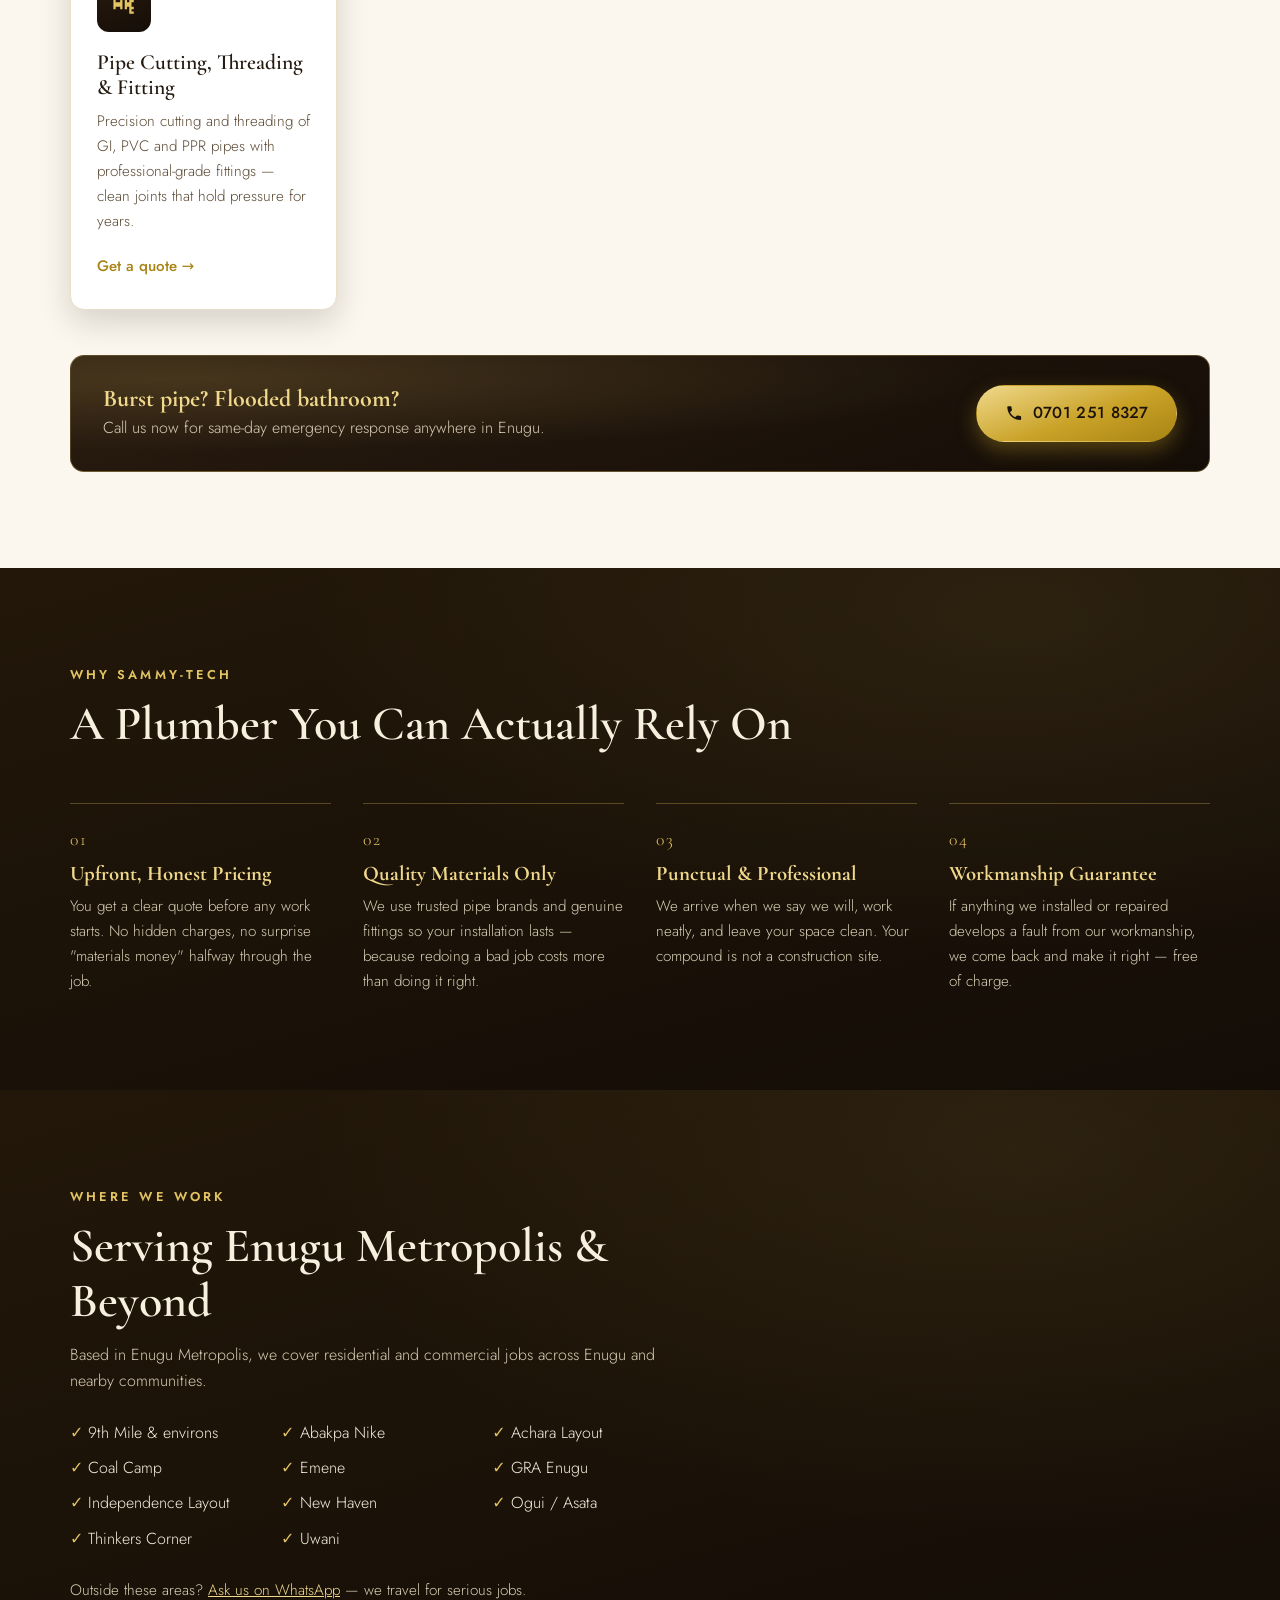
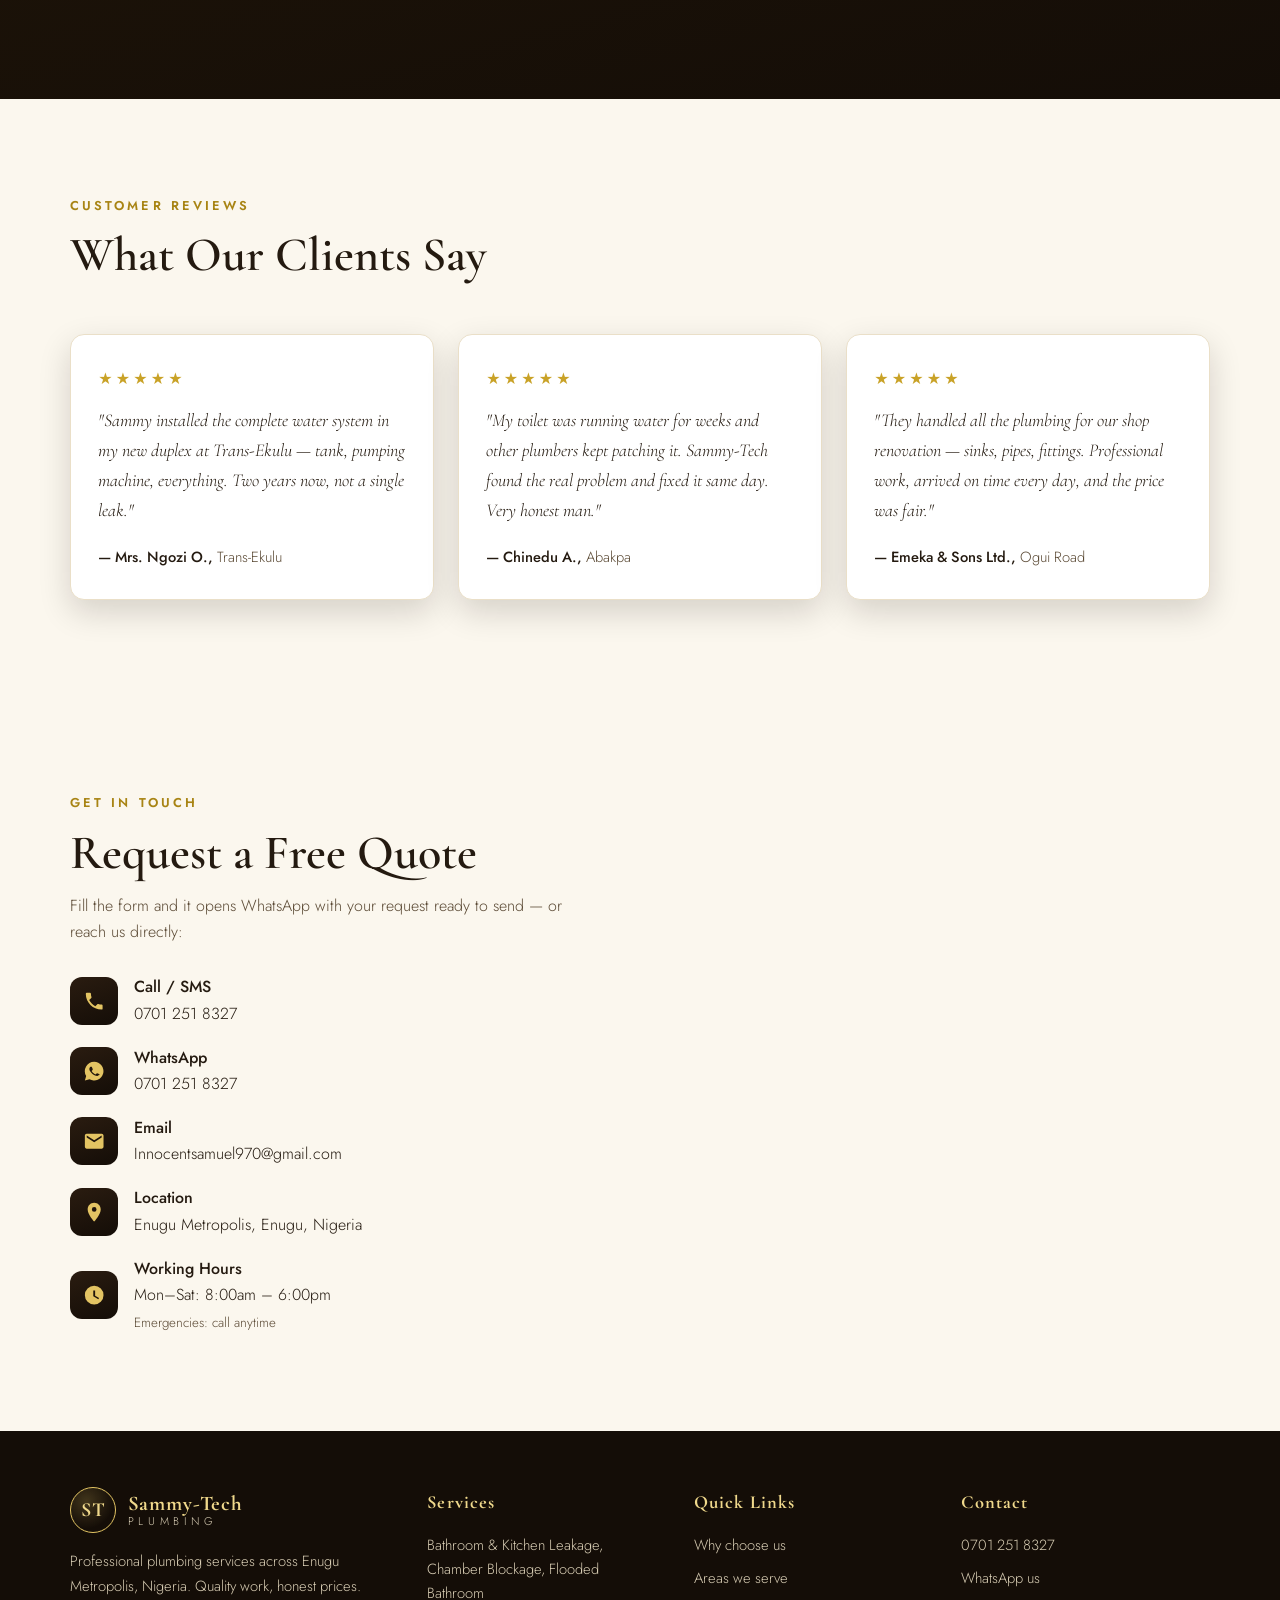
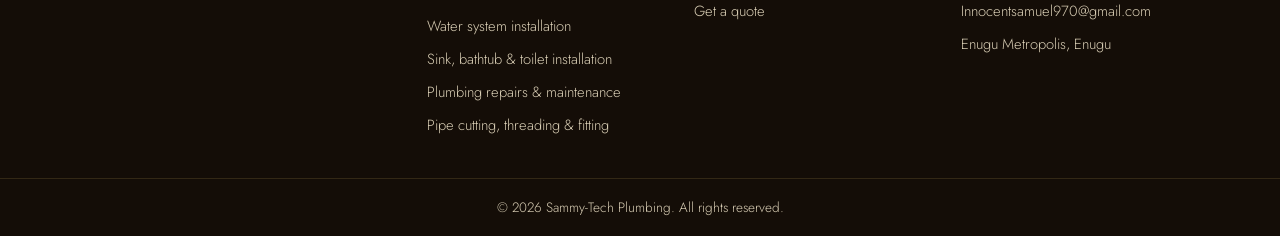
==== commit 39857849: "Remove How It Works section and its navigation link - Removed entire Process/How It Works section - " ====
--- a/index.html
+++ b/index.html
@@ -165,7 +165,6 @@
       <nav class="main-nav" id="main-nav" aria-label="Main navigation">
         <a href="#services">Services</a>
         <a href="#why-us">Why Us</a>
-        <a href="#process">How It Works</a>
         <a href="#areas">Areas</a>
         <a href="#reviews">Reviews</a>
         <a href="#quote" class="nav-cta">Get a Quote</a>
@@ -316,38 +315,6 @@
             <p>If anything we installed or repaired develops a fault from our workmanship, we come back and make it right — free of charge.</p>
           </div>
         </div>
-      </div>
-    </section>
-
-    <!-- ======= Process ======= -->
-    <section class="section" id="process">
-      <div class="container">
-        <div class="section-head reveal">
-          <p class="eyebrow">Simple Process</p>
-          <h2>How It Works</h2>
-        </div>
-        <ol class="steps">
-          <li class="reveal">
-            <span class="step-num">1</span>
-            <h3>Contact Us</h3>
-            <p>Call, WhatsApp, or fill the quote form. Describe the job — photos help us quote faster.</p>
-          </li>
-          <li class="reveal delay-1">
-            <span class="step-num">2</span>
-            <h3>Get Your Quote</h3>
-            <p>We assess the work (on-site for bigger jobs) and give you a clear, itemised price.</p>
-          </li>
-          <li class="reveal delay-2">
-            <span class="step-num">3</span>
-            <h3>We Do the Job</h3>
-            <p>We arrive on schedule with the right tools and materials, and work until it's done properly.</p>
-          </li>
-          <li class="reveal delay-3">
-            <span class="step-num">4</span>
-            <h3>You Inspect &amp; Approve</h3>
-            <p>We test everything with you watching — taps, pressure, drainage — before we call it finished.</p>
-          </li>
-        </ol>
       </div>
     </section>
 
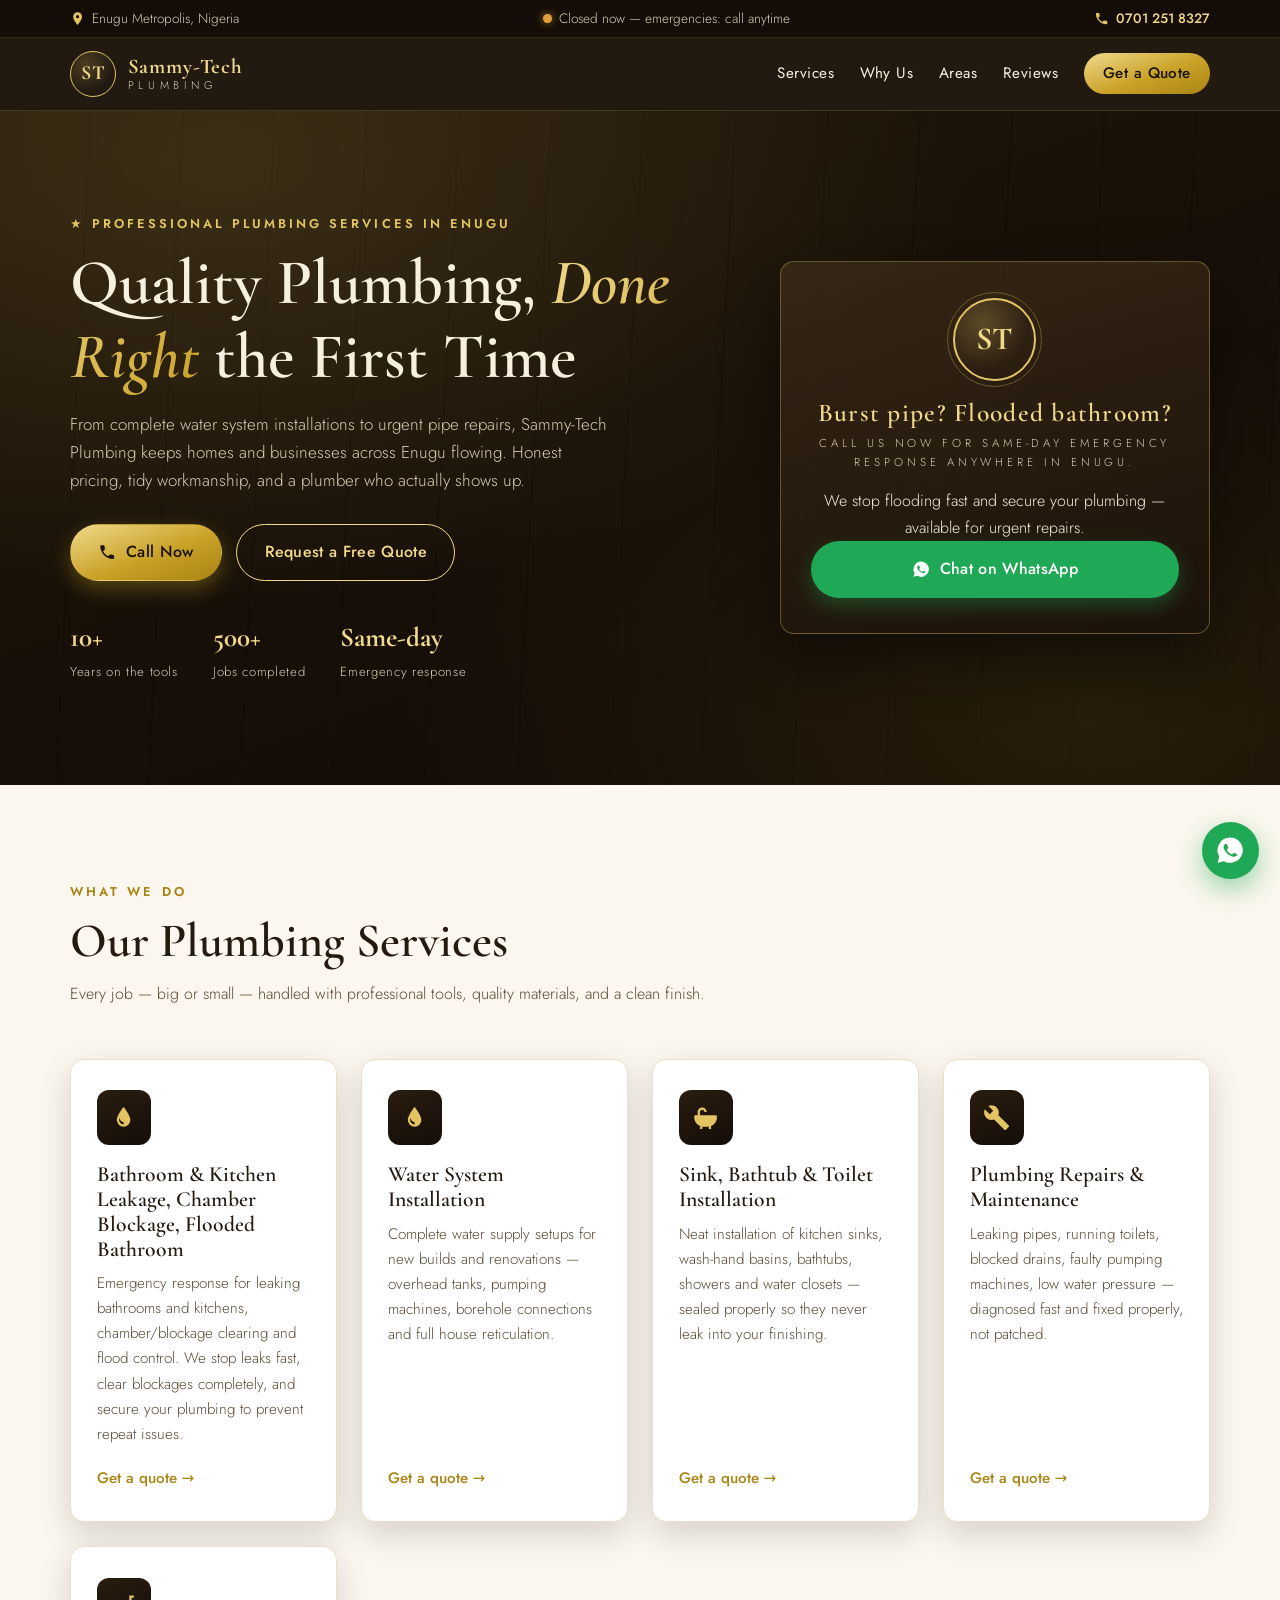
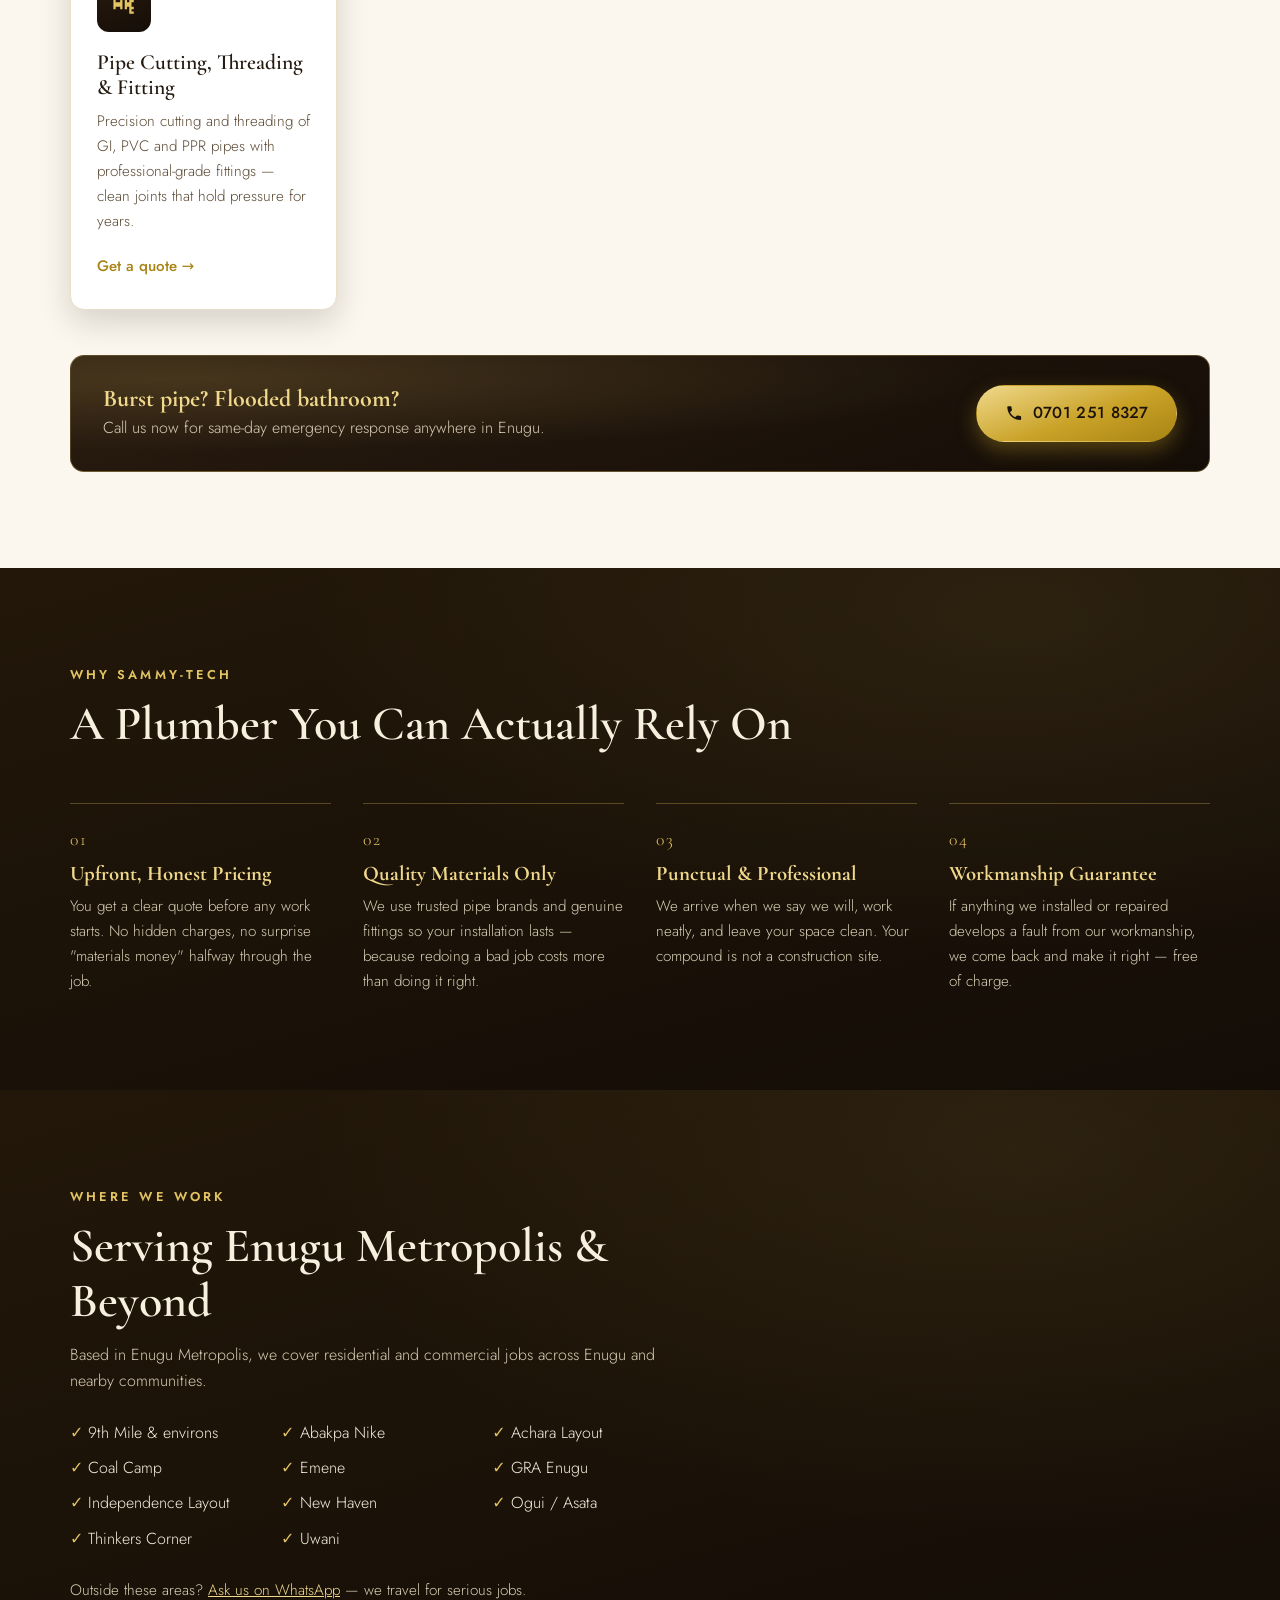
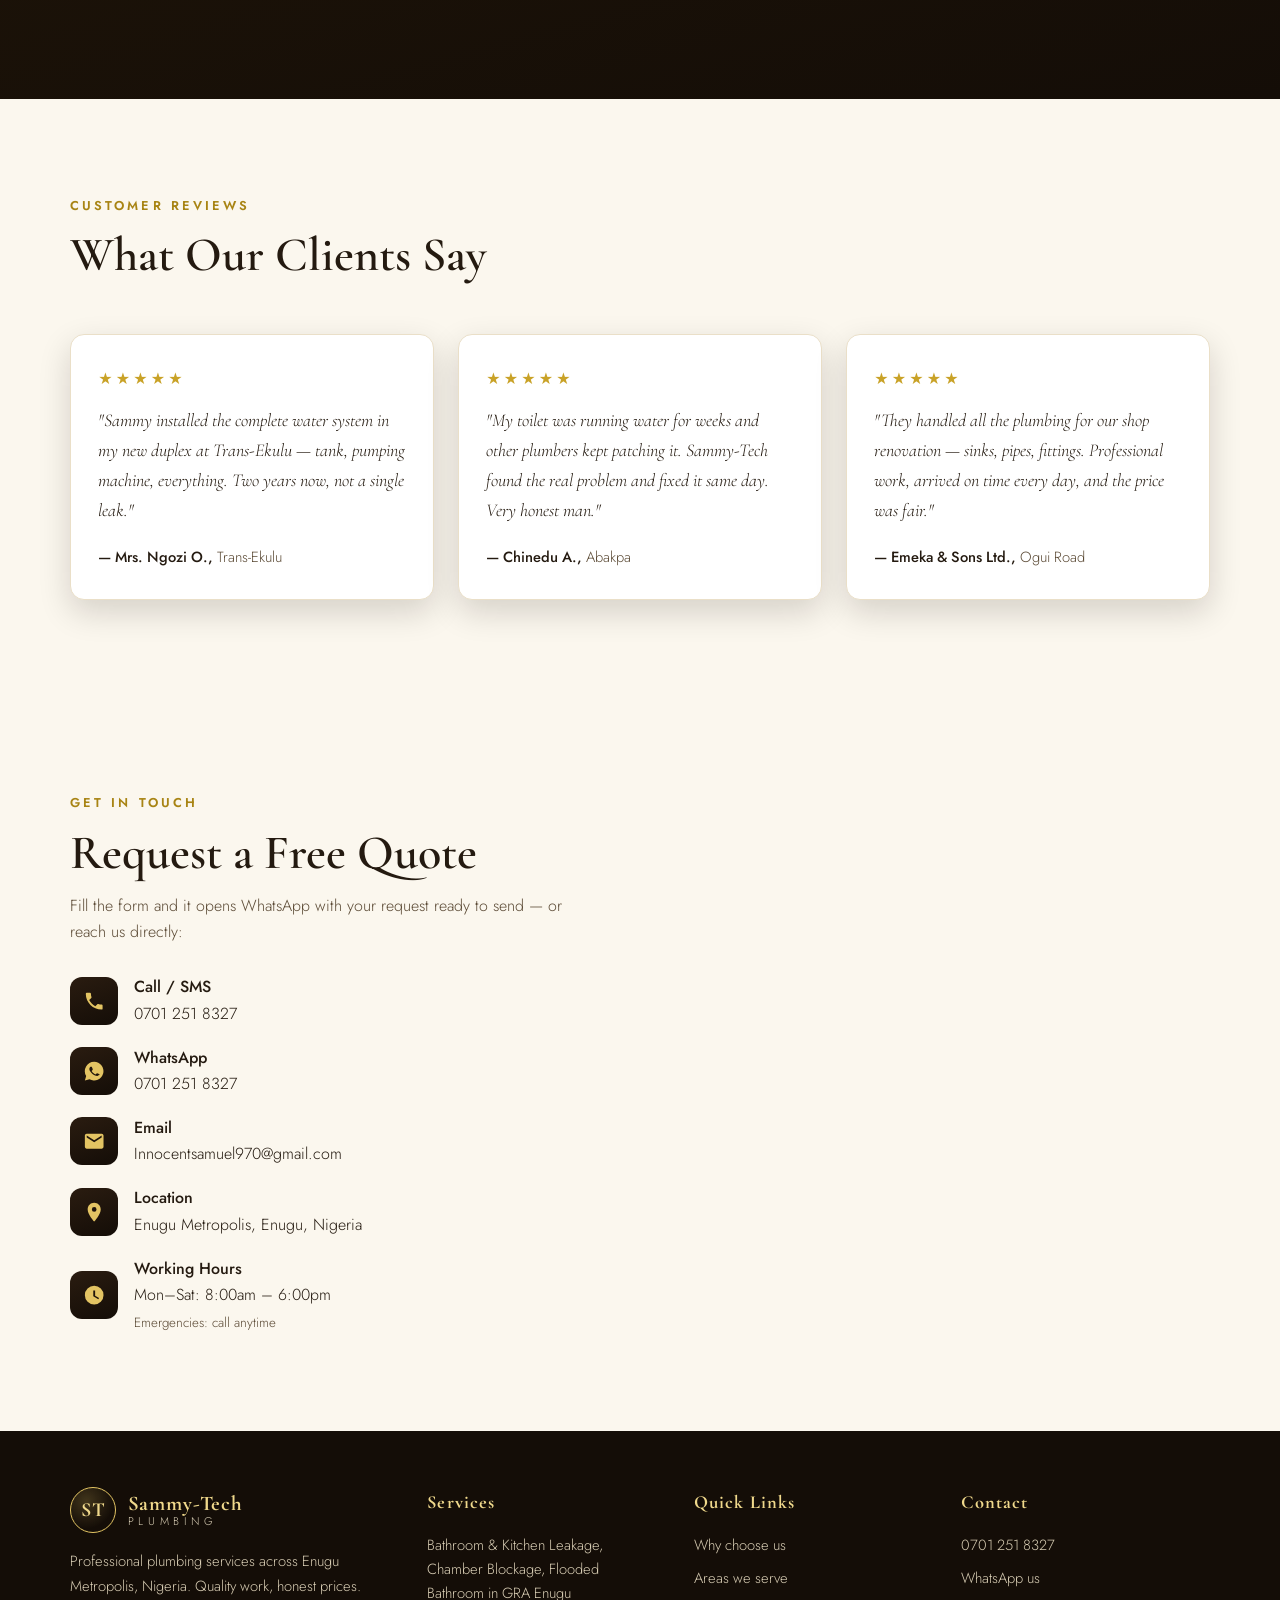
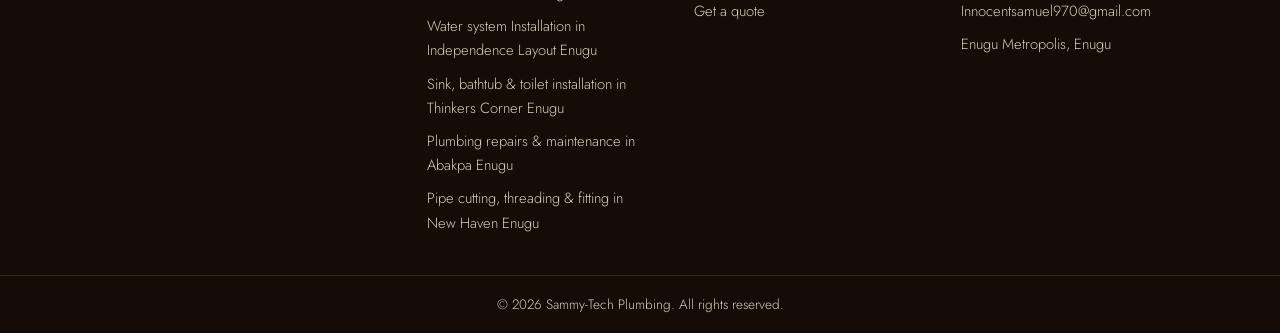
==== commit f13f824d: "Update footer services with specific location references - Bathroom & Kitchen Leakage, Chamber Block" ====
--- a/index.html
+++ b/index.html
@@ -427,11 +427,11 @@
       </div>
       <div class="footer-col">
         <h4>Services</h4>
-        <a href="#services">Bathroom &amp; Kitchen Leakage, Chamber Blockage, Flooded Bathroom</a>
-        <a href="#services">Water system installation</a>
-        <a href="#services">Sink, bathtub &amp; toilet installation</a>
-        <a href="#services">Plumbing repairs &amp; maintenance</a>
-        <a href="#services">Pipe cutting, threading &amp; fitting</a>
+        <a href="#services">Bathroom &amp; Kitchen Leakage, Chamber Blockage, Flooded Bathroom in GRA Enugu</a>
+        <a href="#services">Water system Installation in Independence Layout Enugu</a>
+        <a href="#services">Sink, bathtub &amp; toilet installation in Thinkers Corner Enugu</a>
+        <a href="#services">Plumbing repairs &amp; maintenance in Abakpa Enugu</a>
+        <a href="#services">Pipe cutting, threading &amp; fitting in New Haven Enugu</a>
       </div>
       <div class="footer-col">
         <h4>Quick Links</h4>
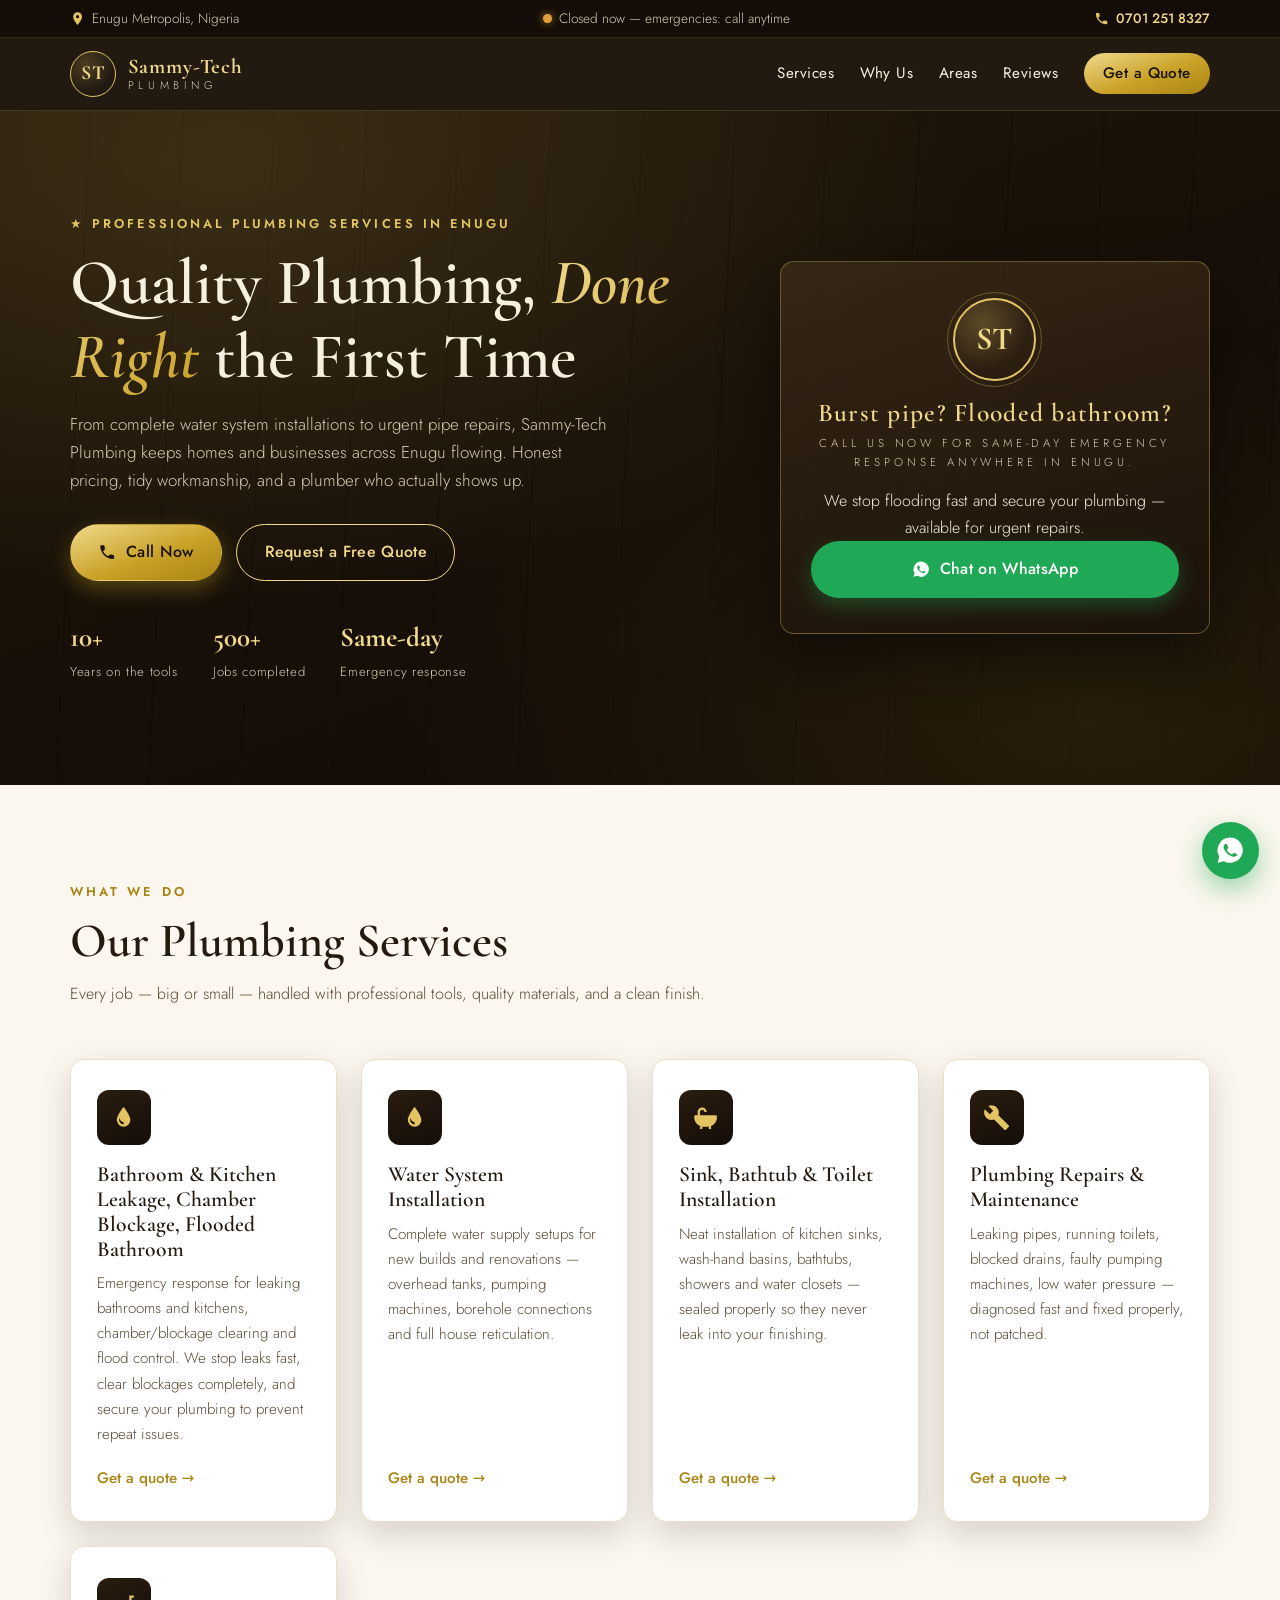
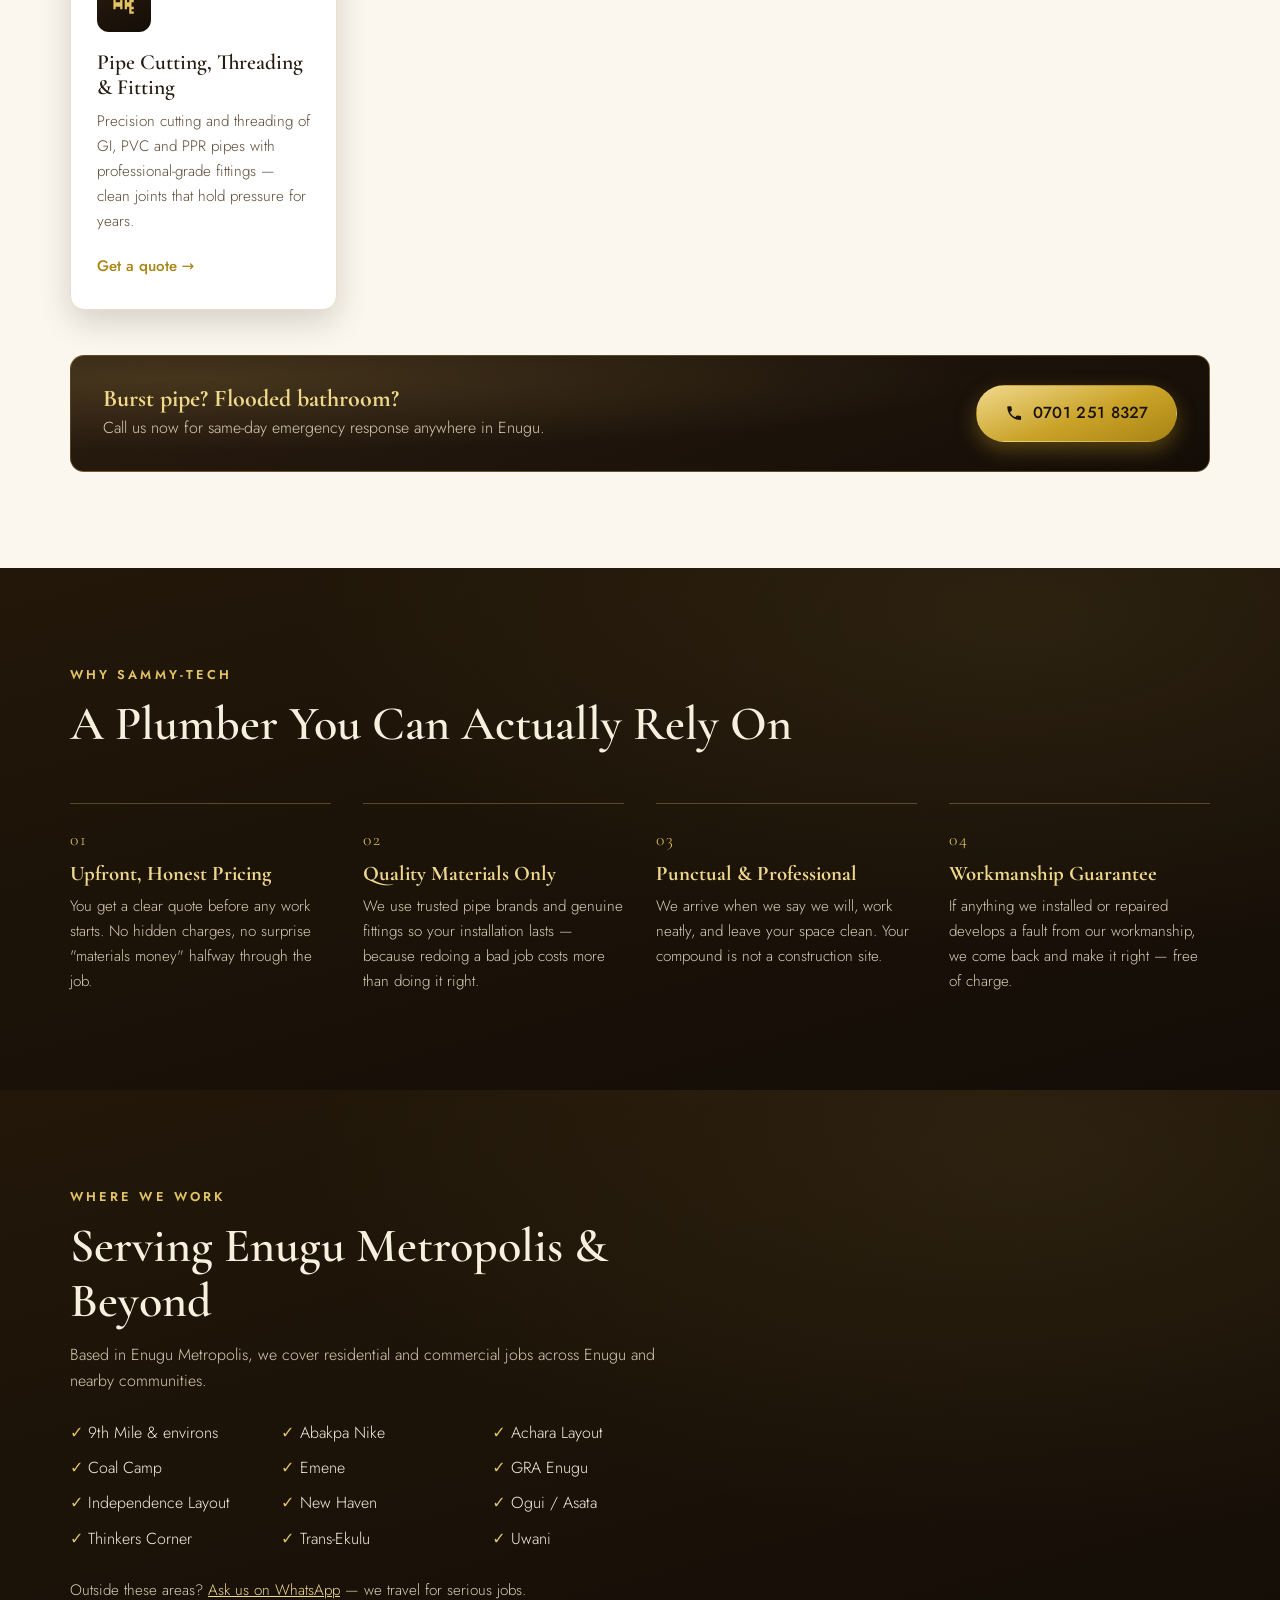
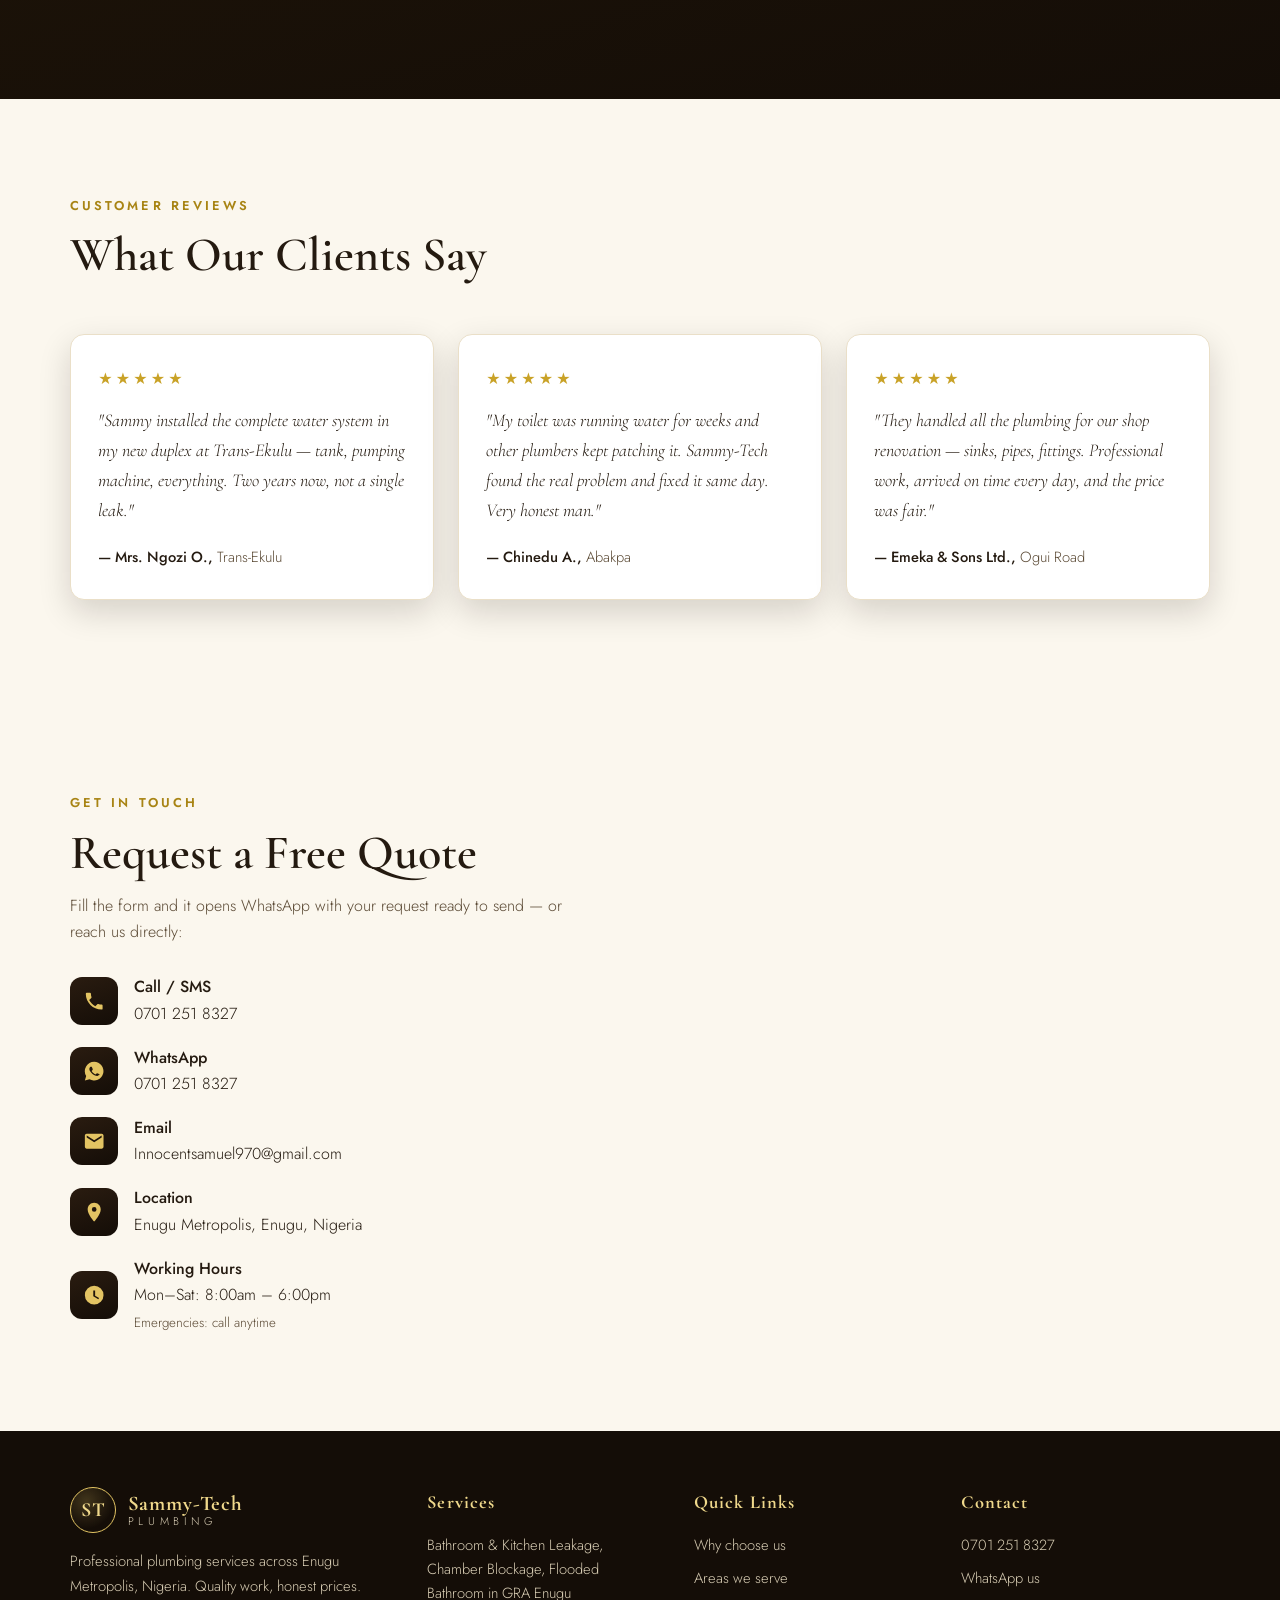
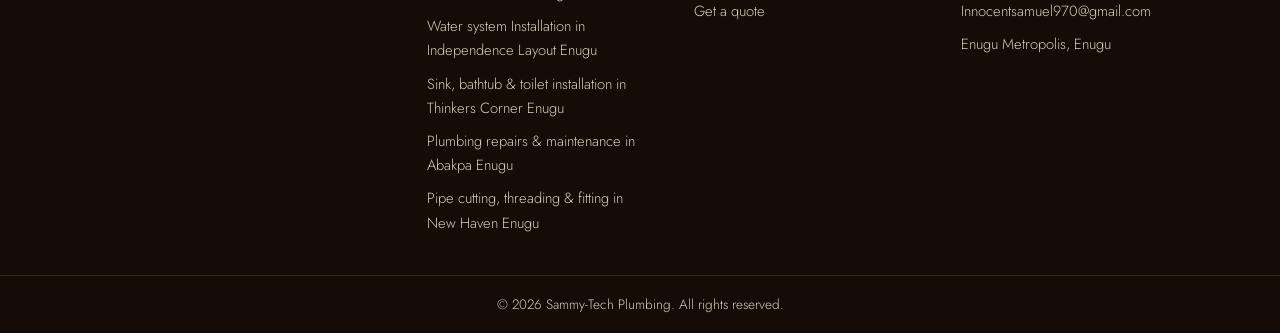
==== commit 22f9ae57: "Add Trans-Ekulu back to areas list in alphabetical order - Added Trans-Ekulu to the Where We Work se" ====
--- a/index.html
+++ b/index.html
@@ -336,6 +336,7 @@
             <li>New Haven</li>
             <li>Ogui / Asata</li>
             <li>Thinkers Corner</li>
+            <li>Trans-Ekulu</li>
             <li>Uwani</li>
           </ul>
           <p class="areas-note">Outside these areas? <a href="https://wa.me/2347012518327?text=Hello%20Sammy-Tech%2C%20do%20you%20cover%20my%20area%3F" target="_blank" rel="noopener">Ask us on WhatsApp</a> — we travel for serious jobs.</p>
